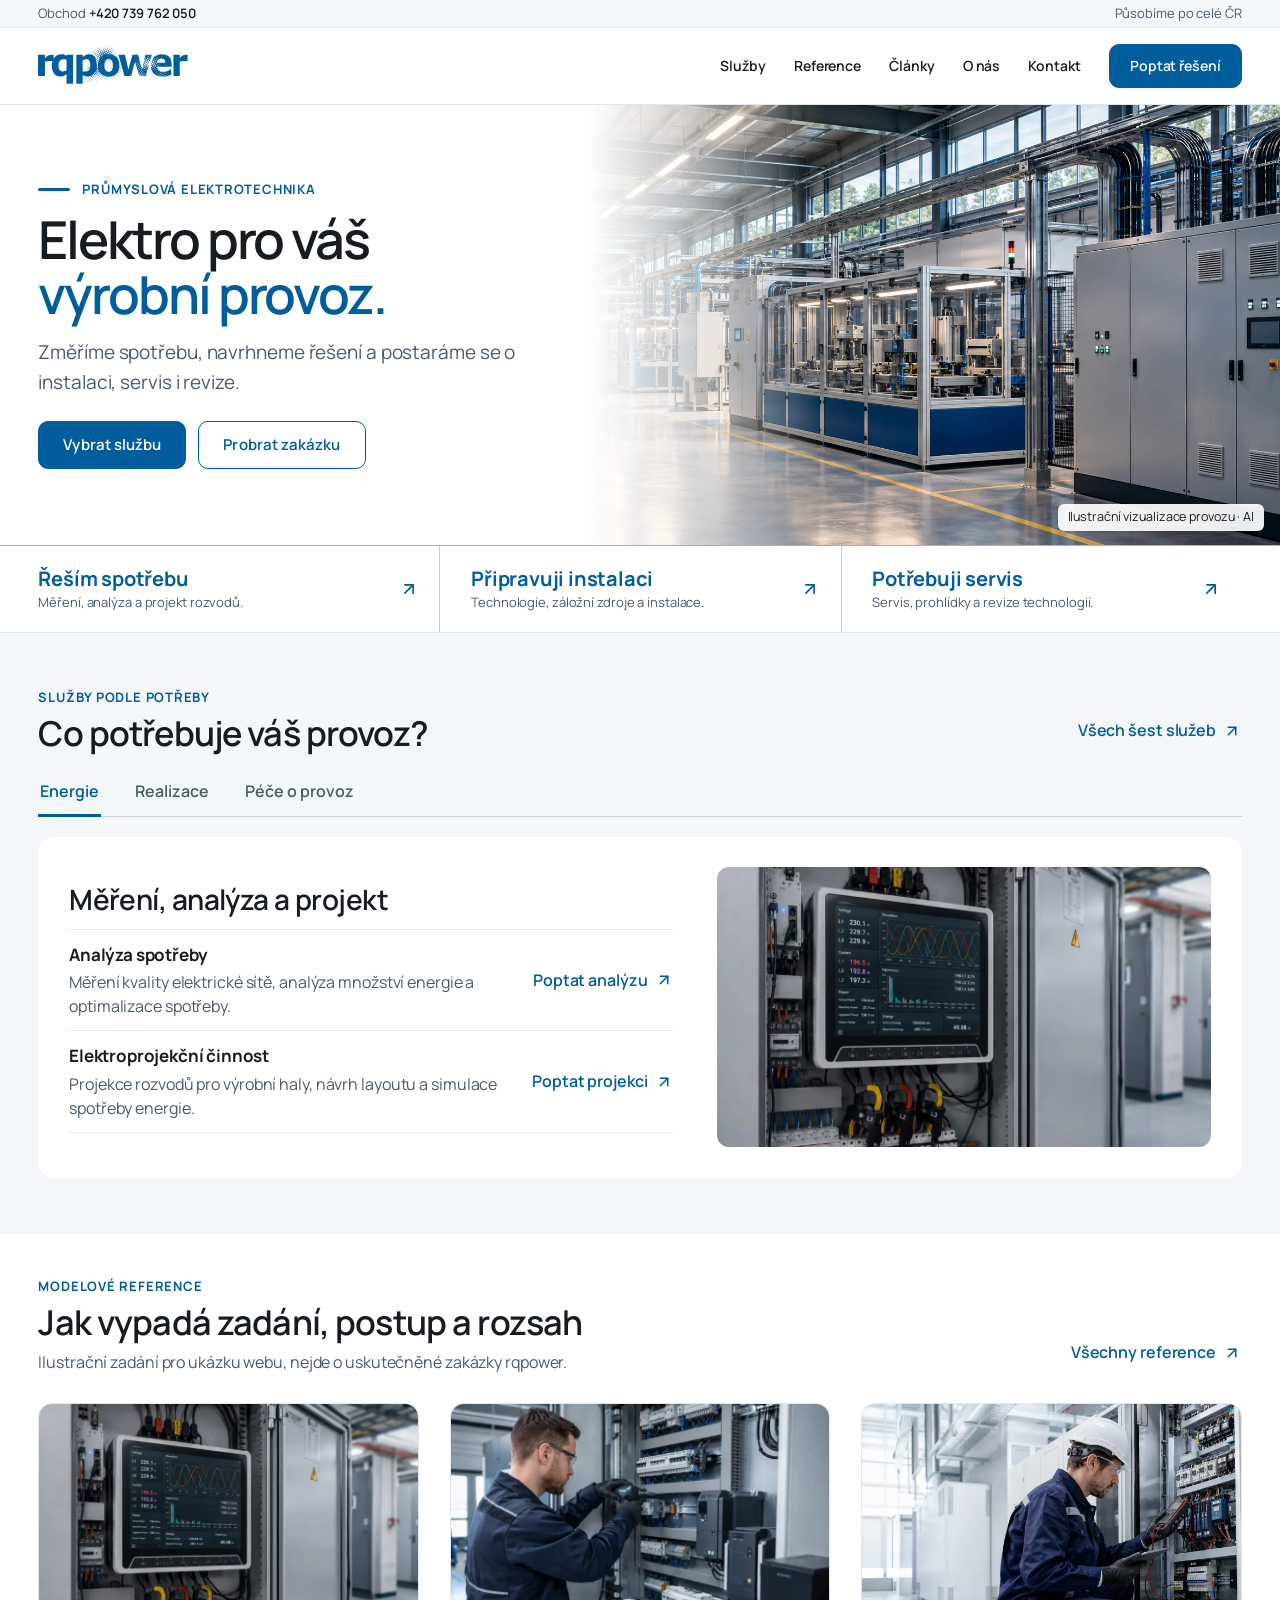
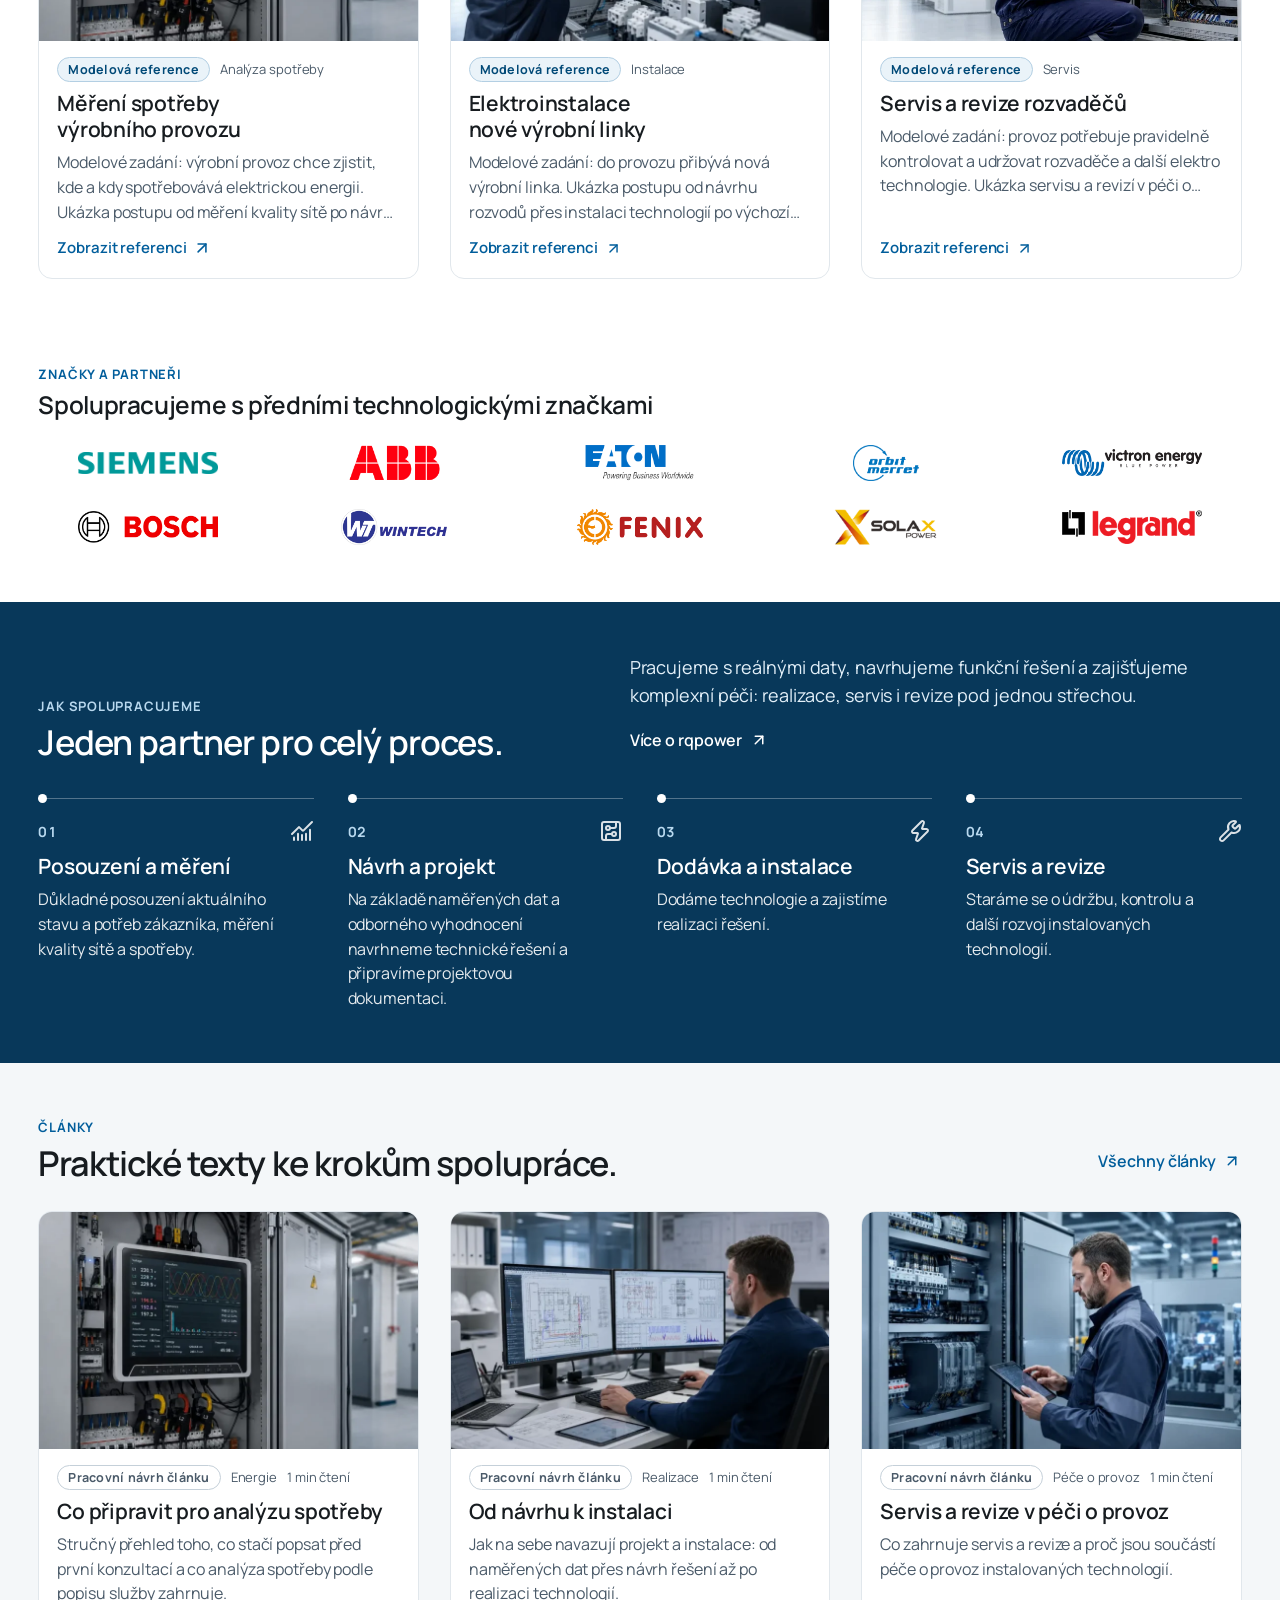
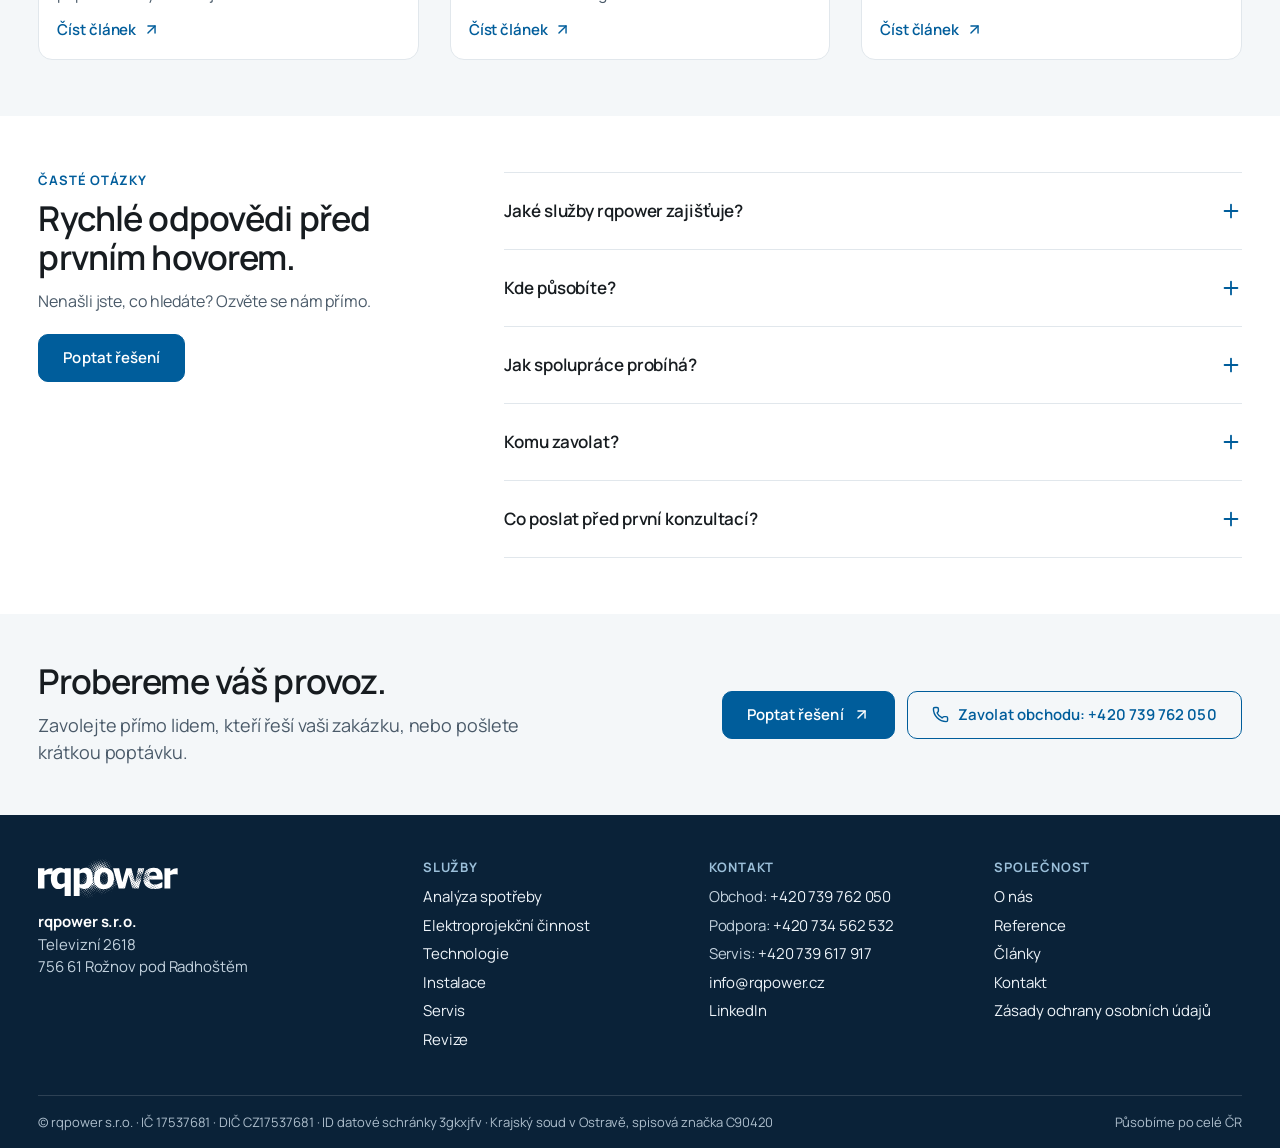
==== public/index.html @ f19a1f2e "Publish approved RQpower v6 client preview" ====
<!doctype html>
<html lang="cs">
<head>
	<meta charset="UTF-8">
	<meta name="viewport" content="width=device-width, initial-scale=1">
<meta name="robots" content="noindex, nofollow">
<meta name="description" content="Průmyslová elektrotechnika pro výrobní provozy: analýza spotřeby, elektroprojekce, technologie, instalace, servis a revize. Vyberte službu nebo pošlete poptávku.">
<title>rqpower – Průmyslová elektrotechnika</title>
<meta name="theme-color" content="#005d9b">
<style id="wp-img-auto-sizes-contain-inline-css">
img:is([sizes=auto i],[sizes^="auto," i]){contain-intrinsic-size:3000px 1500px}

</style>
<style id="wp-block-paragraph-inline-css">
.is-small-text{font-size:.875em}.is-regular-text{font-size:1em}.is-large-text{font-size:2.25em}.is-larger-text{font-size:3em}.has-drop-cap:not(:focus):first-letter{float:left;font-size:8.4em;font-style:normal;font-weight:100;line-height:.68;margin:.05em .1em 0 0;text-transform:uppercase}body.rtl .has-drop-cap:not(:focus):first-letter{float:none;margin-left:.1em}p.has-drop-cap.has-background{overflow:hidden}:root :where(p.has-background){padding:1.25em 2.375em}:where(p.has-text-color:not(.has-link-color)) a{color:inherit}p.has-text-align-left[style*="writing-mode:vertical-lr"],p.has-text-align-right[style*="writing-mode:vertical-rl"]{rotate:180deg}

</style>
<style id="wp-block-group-inline-css">
.wp-block-group{box-sizing:border-box}:where(.wp-block-group.wp-block-group-is-layout-constrained){position:relative}

</style>
<style id="wp-block-site-logo-inline-css">
.wp-block-site-logo{box-sizing:border-box;line-height:0}.wp-block-site-logo a{display:inline-block;line-height:0}.wp-block-site-logo.is-default-size img{height:auto;width:120px}.wp-block-site-logo img{height:auto;max-width:100%}.wp-block-site-logo a,.wp-block-site-logo img{border-radius:inherit}.wp-block-site-logo.aligncenter{margin-left:auto;margin-right:auto;text-align:center}:root :where(.wp-block-site-logo.is-style-rounded){border-radius:9999px}

</style>
<style id="wp-block-navigation-link-inline-css">
.wp-block-navigation .wp-block-navigation-item__label{overflow-wrap:break-word}.wp-block-navigation .wp-block-navigation-item__description{display:none}.link-ui-tools{outline:1px solid #f0f0f0;padding:8px}.link-ui-block-inserter{padding-top:8px}.link-ui-block-inserter__back{margin-left:8px;text-transform:uppercase}

</style>
<style>.wp-block-navigation{position:relative}.wp-block-navigation ul{margin-bottom:0;margin-left:0;margin-top:0;padding-left:0}.wp-block-navigation ul,.wp-block-navigation ul li{list-style:none}.wp-block-navigation .wp-block-navigation-item{align-items:center;background-color:inherit;display:flex;position:relative}.wp-block-navigation .wp-block-navigation-item .wp-block-navigation__submenu-container:empty{display:none}.wp-block-navigation .wp-block-navigation-item__content{display:block;z-index:1}.wp-block-navigation .wp-block-navigation-item__content.wp-block-navigation-item__content{color:inherit}.wp-block-navigation.has-text-decoration-underline .wp-block-navigation-item__content,.wp-block-navigation.has-text-decoration-underline .wp-block-navigation-item__content:active,.wp-block-navigation.has-text-decoration-underline .wp-block-navigation-item__content:focus{text-decoration:underline}.wp-block-navigation.has-text-decoration-line-through .wp-block-navigation-item__content,.wp-block-navigation.has-text-decoration-line-through .wp-block-navigation-item__content:active,.wp-block-navigation.has-text-decoration-line-through .wp-block-navigation-item__content:focus{text-decoration:line-through}.wp-block-navigation :where(a),.wp-block-navigation :where(a:active),.wp-block-navigation :where(a:focus){text-decoration:none}.wp-block-navigation .wp-block-navigation__submenu-icon{align-self:center;background-color:inherit;border:none;color:currentColor;display:inline-block;font-size:inherit;height:.6em;line-height:0;margin-left:.25em;padding:0;width:.6em}.wp-block-navigation .wp-block-navigation__submenu-icon svg{stroke:currentColor;display:inline-block;height:inherit;margin-top:.075em;width:inherit}.wp-block-navigation{--navigation-layout-justification-setting:flex-start;--navigation-layout-direction:row;--navigation-layout-wrap:wrap;--navigation-layout-justify:flex-start;--navigation-layout-align:center}.wp-block-navigation.is-vertical{--navigation-layout-direction:column;--navigation-layout-justify:initial;--navigation-layout-align:flex-start}.wp-block-navigation.no-wrap{--navigation-layout-wrap:nowrap}.wp-block-navigation.items-justified-center{--navigation-layout-justification-setting:center;--navigation-layout-justify:center}.wp-block-navigation.items-justified-center.is-vertical{--navigation-layout-align:center}.wp-block-navigation.items-justified-right{--navigation-layout-justification-setting:flex-end;--navigation-layout-justify:flex-end}.wp-block-navigation.items-justified-right.is-vertical{--navigation-layout-align:flex-end}.wp-block-navigation.items-justified-space-between{--navigation-layout-justification-setting:space-between;--navigation-layout-justify:space-between}:where(.wp-block-navigation) ul li{padding:0}.wp-block-navigation .has-child .wp-block-navigation__submenu-container{align-items:normal;background-color:inherit;color:inherit;display:flex;flex-direction:column;opacity:0;position:absolute;z-index:2}@media not (prefers-reduced-motion){.wp-block-navigation .has-child .wp-block-navigation__submenu-container{transition:opacity .1s linear}}.wp-block-navigation .has-child .wp-block-navigation__submenu-container{height:0;overflow:hidden;visibility:hidden;width:0}.wp-block-navigation .has-child .wp-block-navigation__submenu-container>.wp-block-navigation-item>.wp-block-navigation-item__content{display:flex;flex-grow:1;padding:.5em 1em}.wp-block-navigation .has-child .wp-block-navigation__submenu-container>.wp-block-navigation-item>.wp-block-navigation-item__content .wp-block-navigation__submenu-icon{margin-left:auto;margin-right:0}.wp-block-navigation .has-child .wp-block-navigation__submenu-container .wp-block-navigation-item__content{margin:0}.wp-block-navigation .has-child .wp-block-navigation__submenu-container{left:-1px;top:100%}@media (min-width:782px){.wp-block-navigation .has-child .wp-block-navigation__submenu-container .wp-block-navigation__submenu-container{left:100%;top:-1px}.wp-block-navigation .has-child .wp-block-navigation__submenu-container .wp-block-navigation__submenu-container:before{background:transparent;content:"";display:block;height:100%;position:absolute;right:100%;width:.5em}.wp-block-navigation .has-child .wp-block-navigation__submenu-container .wp-block-navigation__submenu-icon{margin-right:.25em}.wp-block-navigation .has-child .wp-block-navigation__submenu-container .wp-block-navigation__submenu-icon svg{transform:rotate(-90deg)}}@media (hover:hover){.wp-block-navigation .has-child:not(.open-on-click):hover>.wp-block-navigation__submenu-container{height:auto;min-width:200px;opacity:1;overflow:visible;visibility:visible;width:auto}}.wp-block-navigation .has-child .wp-block-navigation-submenu__toggle[aria-expanded=true]~.wp-block-navigation__submenu-container,.wp-block-navigation .has-child:not(.open-on-click):not(.open-on-hover-click):focus-within>.wp-block-navigation__submenu-container{height:auto;min-width:200px;opacity:1;overflow:visible;visibility:visible;width:auto}.wp-block-navigation .has-child.open-always{align-items:var(--navigation-layout-align,initial);flex-direction:var(--navigation-layout-direction,initial);flex-wrap:var(--navigation-layout-wrap,wrap);gap:var(--wp--style--block-gap,2em)}.wp-block-navigation .has-child.open-always,.wp-block-navigation .has-child.open-always .wp-block-navigation-item{justify-content:var(--navigation-layout-justify,initial)}.wp-block-navigation .has-child.open-always .wp-block-navigation__submenu-container,.wp-block-navigation .has-child.open-always.wp-block-navigation-submenu{gap:var(--wp--style--block-gap,2em)}.wp-block-navigation .has-child.open-always .wp-block-navigation-item,.wp-block-navigation .has-child.open-always .wp-block-navigation__submenu-container,.wp-block-navigation .has-child.open-always.wp-block-navigation-submenu{padding-bottom:0;padding-top:0}.wp-block-navigation .has-child.open-always .wp-block-navigation__submenu-container{padding-left:var(--wp--style--block-gap,2em);padding-right:var(--wp--style--block-gap,2em)}.wp-block-navigation .has-child.open-always .wp-block-navigation__submenu-container .wp-block-navigation-item__content{padding:0}.wp-block-navigation .has-child.open-always .wp-block-navigation__submenu-container>.wp-block-navigation-item>.wp-block-navigation-item__content,.wp-block-navigation .has-child.open-always>.wp-block-navigation-item__content{flex-grow:0}.wp-block-navigation .has-child.open-always>.wp-block-navigation__submenu-container{background-color:transparent;border:none;color:inherit;flex-basis:100%;height:auto;opacity:1;overflow:visible;position:static;visibility:visible;width:auto}.wp-block-navigation.has-background .has-child .wp-block-navigation__submenu-container{left:0;top:100%}@media (min-width:782px){.wp-block-navigation.has-background .has-child .wp-block-navigation__submenu-container .wp-block-navigation__submenu-container{left:100%;top:0}}.wp-block-navigation-submenu{display:flex;position:relative}.wp-block-navigation-submenu .wp-block-navigation__submenu-icon svg{stroke:currentColor}button.wp-block-navigation-item__content{background-color:transparent;border:none;color:currentColor;font-family:inherit;font-size:inherit;font-style:inherit;font-weight:inherit;letter-spacing:inherit;line-height:inherit;text-align:left;text-transform:inherit}.wp-block-navigation-submenu__toggle{cursor:pointer}.wp-block-navigation-submenu__toggle[aria-expanded=true]+.wp-block-navigation__submenu-icon>svg,.wp-block-navigation-submenu__toggle[aria-expanded=true]>svg{transform:rotate(180deg)}.wp-block-navigation-item.open-on-click .wp-block-navigation-submenu__toggle{padding-left:0;padding-right:.85em}.wp-block-navigation-item.open-on-click .wp-block-navigation-submenu__toggle+.wp-block-navigation__submenu-icon{margin-left:-.6em;pointer-events:none}.wp-block-navigation-item.open-on-click button.wp-block-navigation-item__content:not(.wp-block-navigation-submenu__toggle){padding:0}.wp-block-navigation .wp-block-page-list,.wp-block-navigation__container,.wp-block-navigation__responsive-close,.wp-block-navigation__responsive-container,.wp-block-navigation__responsive-container-content,.wp-block-navigation__responsive-dialog{gap:inherit}:where(.wp-block-navigation.has-background .wp-block-navigation-item a:not(.wp-element-button)),:where(.wp-block-navigation.has-background .wp-block-navigation-submenu a:not(.wp-element-button)){padding:.5em 1em}:where(.wp-block-navigation .wp-block-navigation__submenu-container .wp-block-navigation-item a:not(.wp-element-button)),:where(.wp-block-navigation .wp-block-navigation__submenu-container .wp-block-navigation-submenu a:not(.wp-element-button)),:where(.wp-block-navigation .wp-block-navigation__submenu-container .wp-block-navigation-submenu button.wp-block-navigation-item__content),:where(.wp-block-navigation .wp-block-navigation__submenu-container .wp-block-pages-list__item button.wp-block-navigation-item__content){padding:.5em 1em}.wp-block-navigation.items-justified-right .wp-block-navigation__container .has-child .wp-block-navigation__submenu-container,.wp-block-navigation.items-justified-right .wp-block-page-list>.has-child .wp-block-navigation__submenu-container,.wp-block-navigation.items-justified-space-between .wp-block-page-list>.has-child:last-child .wp-block-navigation__submenu-container,.wp-block-navigation.items-justified-space-between>.wp-block-navigation__container>.has-child:last-child .wp-block-navigation__submenu-container{left:auto;right:0}.wp-block-navigation.items-justified-right .wp-block-navigation__container .has-child .wp-block-navigation__submenu-container .wp-block-navigation__submenu-container,.wp-block-navigation.items-justified-right .wp-block-page-list>.has-child .wp-block-navigation__submenu-container .wp-block-navigation__submenu-container,.wp-block-navigation.items-justified-space-between .wp-block-page-list>.has-child:last-child .wp-block-navigation__submenu-container .wp-block-navigation__submenu-container,.wp-block-navigation.items-justified-space-between>.wp-block-navigation__container>.has-child:last-child .wp-block-navigation__submenu-container .wp-block-navigation__submenu-container{left:-1px;right:-1px}@media (min-width:782px){.wp-block-navigation.items-justified-right .wp-block-navigation__container .has-child .wp-block-navigation__submenu-container .wp-block-navigation__submenu-container,.wp-block-navigation.items-justified-right .wp-block-page-list>.has-child .wp-block-navigation__submenu-container .wp-block-navigation__submenu-container,.wp-block-navigation.items-justified-space-between .wp-block-page-list>.has-child:last-child .wp-block-navigation__submenu-container .wp-block-navigation__submenu-container,.wp-block-navigation.items-justified-space-between>.wp-block-navigation__container>.has-child:last-child .wp-block-navigation__submenu-container .wp-block-navigation__submenu-container{left:auto;right:100%}}.wp-block-navigation:not(.has-background) .wp-block-navigation__submenu-container{background-color:#fff;border:1px solid rgba(0,0,0,.15)}.wp-block-navigation.has-background .wp-block-navigation__submenu-container{background-color:inherit}.wp-block-navigation:not(.has-text-color) .wp-block-navigation__submenu-container{color:#000}.wp-block-navigation__container{align-items:var(--navigation-layout-align,initial);display:flex;flex-direction:var(--navigation-layout-direction,initial);flex-wrap:var(--navigation-layout-wrap,wrap);justify-content:var(--navigation-layout-justify,initial);list-style:none;margin:0;padding-left:0}.wp-block-navigation__container .is-responsive{display:none}.wp-block-navigation__container:only-child,.wp-block-page-list:only-child{flex-grow:1}@keyframes overlay-menu__fade-in-animation{0%{opacity:0;transform:translateY(.5em)}to{opacity:1;transform:translateY(0)}}.wp-block-navigation__responsive-container{bottom:0;display:none;left:0;position:fixed;right:0;top:0}.wp-block-navigation__responsive-container :where(.wp-block-navigation-item a){color:inherit}.wp-block-navigation__responsive-container .wp-block-navigation__responsive-container-content{align-items:var(--navigation-layout-align,initial);display:flex;flex-direction:var(--navigation-layout-direction,initial);flex-wrap:var(--navigation-layout-wrap,wrap);justify-content:var(--navigation-layout-justify,initial)}.wp-block-navigation__responsive-container:not(.is-menu-open.is-menu-open){background-color:inherit!important;color:inherit!important}.wp-block-navigation__responsive-container.is-menu-open{background-color:inherit;display:flex;flex-direction:column}@media not (prefers-reduced-motion){.wp-block-navigation__responsive-container.is-menu-open{animation:overlay-menu__fade-in-animation .1s ease-out;animation-fill-mode:forwards}}.wp-block-navigation__responsive-container.is-menu-open:not(.disable-default-overlay){padding:clamp(1rem,var(--wp--style--root--padding-top),20rem) clamp(1rem,var(--wp--style--root--padding-right),20rem) clamp(1rem,var(--wp--style--root--padding-bottom),20rem) clamp(1rem,var(--wp--style--root--padding-left),20rem)}.wp-block-navigation__responsive-container.is-menu-open{overflow:auto;z-index:100000}.wp-block-navigation__responsive-container.is-menu-open:not(.disable-default-overlay) .wp-block-navigation__responsive-container-content{padding-top:calc(2rem + 24px)}.wp-block-navigation__responsive-container.is-menu-open:where(:not(.disable-default-overlay)) .wp-block-navigation__responsive-container-content{align-items:var(--navigation-layout-justification-setting,inherit);display:flex;flex-direction:column;flex-wrap:nowrap;overflow:visible}.wp-block-navigation__responsive-container.is-menu-open:where(:not(.disable-default-overlay)) .wp-block-navigation__responsive-container-content,.wp-block-navigation__responsive-container.is-menu-open:where(:not(.disable-default-overlay)) .wp-block-navigation__responsive-container-content .wp-block-navigation__container,.wp-block-navigation__responsive-container.is-menu-open:where(:not(.disable-default-overlay)) .wp-block-navigation__responsive-container-content .wp-block-page-list{justify-content:flex-start}.wp-block-navigation__responsive-container.is-menu-open:where(:not(.disable-default-overlay)) .wp-block-navigation__responsive-container-content .wp-block-navigation__submenu-icon{display:none}.wp-block-navigation__responsive-container.is-menu-open:where(:not(.disable-default-overlay)) .wp-block-navigation__responsive-container-content .has-child .wp-block-navigation__submenu-container{border:none;height:auto;min-width:200px;opacity:1;overflow:initial;padding-left:2rem;padding-right:2rem;position:static;visibility:visible;width:auto}.wp-block-navigation__responsive-container.is-menu-open:where(:not(.disable-default-overlay)) .wp-block-navigation__responsive-container-content .wp-block-navigation__container,.wp-block-navigation__responsive-container.is-menu-open:where(:not(.disable-default-overlay)) .wp-block-navigation__responsive-container-content .wp-block-navigation__submenu-container{gap:inherit}.wp-block-navigation__responsive-container.is-menu-open:where(:not(.disable-default-overlay)) .wp-block-navigation__responsive-container-content .wp-block-navigation__submenu-container{padding-top:var(--wp--style--block-gap,2em)}.wp-block-navigation__responsive-container.is-menu-open:where(:not(.disable-default-overlay)) .wp-block-navigation__responsive-container-content .wp-block-navigation-item__content{padding:0}.wp-block-navigation__responsive-container.is-menu-open:where(:not(.disable-default-overlay)) .wp-block-navigation__responsive-container-content .wp-block-navigation-item,.wp-block-navigation__responsive-container.is-menu-open:where(:not(.disable-default-overlay)) .wp-block-navigation__responsive-container-content .wp-block-navigation__container,.wp-block-navigation__responsive-container.is-menu-open:where(:not(.disable-default-overlay)) .wp-block-navigation__responsive-container-content .wp-block-page-list{align-items:var(--navigation-layout-justification-setting,initial);display:flex;flex-direction:column}.wp-block-navigation__responsive-container.is-menu-open:where(:not(.disable-default-overlay)) .wp-block-navigation-item,.wp-block-navigation__responsive-container.is-menu-open:where(:not(.disable-default-overlay)) .wp-block-navigation-item .wp-block-navigation__submenu-container,.wp-block-navigation__responsive-container.is-menu-open:where(:not(.disable-default-overlay)) .wp-block-navigation__container,.wp-block-navigation__responsive-container.is-menu-open:where(:not(.disable-default-overlay)) .wp-block-page-list{background:transparent!important;color:inherit!important}.wp-block-navigation__responsive-container.is-menu-open:where(:not(.disable-default-overlay)) .wp-block-navigation__submenu-container.wp-block-navigation__submenu-container.wp-block-navigation__submenu-container.wp-block-navigation__submenu-container{left:auto;right:auto}.wp-block-navigation__responsive-container.disable-default-overlay .wp-block-navigation__overlay-container{display:none;width:100%}.wp-block-navigation__responsive-container.disable-default-overlay .wp-block-navigation__responsive-close{max-width:none}.wp-block-navigation__responsive-container.disable-default-overlay.is-menu-open .wp-block-navigation__responsive-container-content>:not(.wp-block-navigation__overlay-container){display:none}.wp-block-navigation__responsive-container.disable-default-overlay.is-menu-open .wp-block-navigation__responsive-container-content .wp-block-navigation__overlay-container{display:block}.wp-block-navigation__responsive-container.disable-default-overlay.is-menu-open .wp-block-navigation__responsive-container-content .wp-block-navigation__overlay-container .wp-block-navigation__submenu-container{left:0;right:auto}@media (min-width:600px){.wp-block-navigation__responsive-container:not(.hidden-by-default):not(.is-menu-open){background-color:inherit;display:block;position:relative;width:100%;z-index:auto}.wp-block-navigation__responsive-container:not(.hidden-by-default):not(.is-menu-open) .wp-block-navigation__responsive-container-close{display:none}.wp-block-navigation__responsive-container.is-menu-open .wp-block-navigation__submenu-container.wp-block-navigation__submenu-container.wp-block-navigation__submenu-container.wp-block-navigation__submenu-container{left:0}}.wp-block-navigation:not(.has-background) .wp-block-navigation__responsive-container.is-menu-open:not(.disable-default-overlay){background-color:#fff}.wp-block-navigation:not(.has-text-color) .wp-block-navigation__responsive-container.is-menu-open:not(.disable-default-overlay){color:#000}.wp-block-navigation__toggle_button_label{font-size:1rem;font-weight:700}.wp-block-navigation__responsive-container-close,.wp-block-navigation__responsive-container-open{background:transparent;border:none;color:currentColor;cursor:pointer;margin:0;padding:0;text-transform:inherit;vertical-align:middle}.wp-block-navigation__responsive-container-close svg,.wp-block-navigation__responsive-container-open svg{fill:currentColor;display:block;height:24px;pointer-events:none;width:24px}.wp-block-navigation__responsive-container-open{display:flex}.wp-block-navigation__responsive-container-open.wp-block-navigation__responsive-container-open.wp-block-navigation__responsive-container-open{font-family:inherit;font-size:inherit;font-weight:inherit}@media (min-width:600px){.wp-block-navigation__responsive-container-open:not(.always-shown){display:none}}.wp-block-navigation__responsive-container-close{position:absolute;right:0;top:0;z-index:2}.wp-block-navigation__responsive-container-close.wp-block-navigation__responsive-container-close.wp-block-navigation__responsive-container-close{font-family:inherit;font-size:inherit;font-weight:inherit}.disable-default-overlay .wp-block-navigation__responsive-container-close{right:clamp(1rem,var(--wp--style--root--padding-left),20rem);top:clamp(1rem,var(--wp--style--root--padding-left),20rem)}.wp-block-navigation__responsive-close{width:100%}.has-modal-open .wp-block-navigation__responsive-close{margin-left:auto;margin-right:auto;max-width:var(--wp--style--global--wide-size,100%)}.wp-block-navigation__responsive-close:focus{outline:none}.is-menu-open .wp-block-navigation__responsive-close,.is-menu-open .wp-block-navigation__responsive-container-content,.is-menu-open .wp-block-navigation__responsive-dialog{box-sizing:border-box}.wp-block-navigation__responsive-dialog{position:relative}.has-modal-open .admin-bar .is-menu-open:where(:not(.disable-default-overlay)) .wp-block-navigation__responsive-dialog{margin-top:46px}@media (min-width:782px){.has-modal-open .admin-bar .is-menu-open:where(:not(.disable-default-overlay)) .wp-block-navigation__responsive-dialog{margin-top:32px}}html.has-modal-open{overflow:hidden}</style><style id="wp-block-heading-inline-css">
h1:where(.wp-block-heading).has-background,h2:where(.wp-block-heading).has-background,h3:where(.wp-block-heading).has-background,h4:where(.wp-block-heading).has-background,h5:where(.wp-block-heading).has-background,h6:where(.wp-block-heading).has-background{padding:1.25em 2.375em}h1.has-text-align-left[style*=writing-mode]:where([style*=vertical-lr]),h1.has-text-align-right[style*=writing-mode]:where([style*=vertical-rl]),h2.has-text-align-left[style*=writing-mode]:where([style*=vertical-lr]),h2.has-text-align-right[style*=writing-mode]:where([style*=vertical-rl]),h3.has-text-align-left[style*=writing-mode]:where([style*=vertical-lr]),h3.has-text-align-right[style*=writing-mode]:where([style*=vertical-rl]),h4.has-text-align-left[style*=writing-mode]:where([style*=vertical-lr]),h4.has-text-align-right[style*=writing-mode]:where([style*=vertical-rl]),h5.has-text-align-left[style*=writing-mode]:where([style*=vertical-lr]),h5.has-text-align-right[style*=writing-mode]:where([style*=vertical-rl]),h6.has-text-align-left[style*=writing-mode]:where([style*=vertical-lr]),h6.has-text-align-right[style*=writing-mode]:where([style*=vertical-rl]){rotate:180deg}

</style>
<style id="wp-block-button-inline-css">
.wp-block-button__link{align-content:center;box-sizing:border-box;cursor:pointer;display:inline-block;height:100%;text-align:center;word-break:break-word}.wp-block-button__link.aligncenter{text-align:center}.wp-block-button__link.alignright{text-align:right}:where(.wp-block-button__link){border-radius:9999px;box-shadow:none;padding:calc(.667em + 2px) calc(1.333em + 2px);text-decoration:none}.wp-block-button[style*=text-decoration] .wp-block-button__link{text-decoration:inherit}.wp-block-buttons>.wp-block-button.has-custom-width{max-width:none}.wp-block-buttons>.wp-block-button.has-custom-width .wp-block-button__link{width:100%}.wp-block-buttons>.wp-block-button.has-custom-font-size .wp-block-button__link{font-size:inherit}.wp-block-buttons>.wp-block-button[class*=wp-block-button__width]{width:calc(var(--wp--block-button--width)*1% - var(--wp--style--block-gap, .5em)*(1 - var(--wp--block-button--width)/100))}.wp-block-buttons>.wp-block-button.wp-block-button__width-25{width:calc(25% - var(--wp--style--block-gap, .5em)*.75)}.wp-block-buttons>.wp-block-button.wp-block-button__width-50{width:calc(50% - var(--wp--style--block-gap, .5em)*.5)}.wp-block-buttons>.wp-block-button.wp-block-button__width-75{width:calc(75% - var(--wp--style--block-gap, .5em)*.25)}.wp-block-buttons>.wp-block-button.wp-block-button__width-100{flex-basis:100%;width:100%}.wp-block-buttons.is-vertical>.wp-block-button[class*=wp-block-button__width]{width:calc(var(--wp--block-button--width)*1%)}.wp-block-buttons.is-vertical>.wp-block-button.wp-block-button__width-25{width:25%}.wp-block-buttons.is-vertical>.wp-block-button.wp-block-button__width-50{width:50%}.wp-block-buttons.is-vertical>.wp-block-button.wp-block-button__width-75{width:75%}.wp-block-button.is-style-squared,.wp-block-button__link.wp-block-button.is-style-squared{border-radius:0}.wp-block-button.no-border-radius,.wp-block-button__link.no-border-radius{border-radius:0!important}:root :where(.wp-block-button .wp-block-button__link.is-style-outline),:root :where(.wp-block-button.is-style-outline>.wp-block-button__link){border:2px solid;padding:.667em 1.333em}:root :where(.wp-block-button .wp-block-button__link.is-style-outline:not(.has-text-color)),:root :where(.wp-block-button.is-style-outline>.wp-block-button__link:not(.has-text-color)){color:currentColor}:root :where(.wp-block-button .wp-block-button__link.is-style-outline:not(.has-background)),:root :where(.wp-block-button.is-style-outline>.wp-block-button__link:not(.has-background)){background-color:transparent;background-image:none}

</style>
<style id="wp-block-buttons-inline-css">
.wp-block-buttons{box-sizing:border-box}.wp-block-buttons.is-vertical{flex-direction:column}.wp-block-buttons.is-vertical>.wp-block-button:last-child{margin-bottom:0}.wp-block-buttons>.wp-block-button{display:inline-block;margin:0}.wp-block-buttons.is-content-justification-left{justify-content:flex-start}.wp-block-buttons.is-content-justification-left.is-vertical{align-items:flex-start}.wp-block-buttons.is-content-justification-center{justify-content:center}.wp-block-buttons.is-content-justification-center.is-vertical{align-items:center}.wp-block-buttons.is-content-justification-right{justify-content:flex-end}.wp-block-buttons.is-content-justification-right.is-vertical{align-items:flex-end}.wp-block-buttons.is-content-justification-space-between{justify-content:space-between}.wp-block-buttons.aligncenter{text-align:center}.wp-block-buttons:not(.is-content-justification-space-between,.is-content-justification-right,.is-content-justification-left,.is-content-justification-center) .wp-block-button.aligncenter{margin-left:auto;margin-right:auto;width:100%}.wp-block-buttons[style*=text-decoration] .wp-block-button,.wp-block-buttons[style*=text-decoration] .wp-block-button__link{text-decoration:inherit}.wp-block-buttons.has-custom-font-size .wp-block-button__link{font-size:inherit}.wp-block-buttons .wp-block-button__link{width:100%}.wp-block-button.aligncenter{text-align:center}

</style>
<style id="wp-block-image-inline-css">
.wp-block-image>a,.wp-block-image>figure>a{display:inline-block}.wp-block-image img{box-sizing:border-box;height:auto;max-width:100%;vertical-align:bottom}@media not (prefers-reduced-motion){.wp-block-image img.hide{visibility:hidden}.wp-block-image img.show{animation:show-content-image .4s}}.wp-block-image[style*=border-radius] img,.wp-block-image[style*=border-radius]>a{border-radius:inherit}.wp-block-image.has-custom-border img{box-sizing:border-box}.wp-block-image.aligncenter{text-align:center}.wp-block-image.alignfull>a,.wp-block-image.alignwide>a{width:100%}.wp-block-image.alignfull img,.wp-block-image.alignwide img{height:auto;width:100%}.wp-block-image .aligncenter,.wp-block-image .alignleft,.wp-block-image .alignright,.wp-block-image.aligncenter,.wp-block-image.alignleft,.wp-block-image.alignright{display:table}.wp-block-image .aligncenter>figcaption,.wp-block-image .alignleft>figcaption,.wp-block-image .alignright>figcaption,.wp-block-image.aligncenter>figcaption,.wp-block-image.alignleft>figcaption,.wp-block-image.alignright>figcaption{caption-side:bottom;display:table-caption}.wp-block-image .alignleft{float:left;margin:.5em 1em .5em 0}.wp-block-image .alignright{float:right;margin:.5em 0 .5em 1em}.wp-block-image .aligncenter{margin-left:auto;margin-right:auto}.wp-block-image :where(figcaption){margin-bottom:1em;margin-top:.5em}.wp-block-image.is-style-circle-mask img{border-radius:9999px}@supports ((-webkit-mask-image:none) or (mask-image:none)) or (-webkit-mask-image:none){.wp-block-image.is-style-circle-mask img{border-radius:0;-webkit-mask-image:url('data:image/svg+xml;utf8,<svg viewBox="0 0 100 100" xmlns="http://www.w3.org/2000/svg"><circle cx="50" cy="50" r="50"/></svg>');mask-image:url('data:image/svg+xml;utf8,<svg viewBox="0 0 100 100" xmlns="http://www.w3.org/2000/svg"><circle cx="50" cy="50" r="50"/></svg>');mask-mode:alpha;-webkit-mask-position:center;mask-position:center;-webkit-mask-repeat:no-repeat;mask-repeat:no-repeat;-webkit-mask-size:contain;mask-size:contain}}:root :where(.wp-block-image.is-style-rounded img,.wp-block-image .is-style-rounded img){border-radius:9999px}.wp-block-image figure{margin:0}.wp-lightbox-container{display:flex;flex-direction:column;position:relative}.wp-lightbox-container img{cursor:zoom-in}.wp-lightbox-container img:hover+button{opacity:1}.wp-lightbox-container button{align-items:center;backdrop-filter:blur(16px) saturate(180%);background-color:rgba(90,90,90,.25);border:none;border-radius:4px;cursor:zoom-in;display:flex;height:20px;justify-content:center;opacity:0;padding:0;position:absolute;right:16px;text-align:center;top:16px;width:20px;z-index:100}@media not (prefers-reduced-motion){.wp-lightbox-container button{transition:opacity .2s ease}}.wp-lightbox-container button:focus-visible{outline:3px auto rgba(90,90,90,.25);outline:3px auto -webkit-focus-ring-color;outline-offset:3px}.wp-lightbox-container button:hover{cursor:pointer;opacity:1}.wp-lightbox-container button:focus{opacity:1}.wp-lightbox-container button:focus,.wp-lightbox-container button:hover,.wp-lightbox-container button:not(:hover):not(:active):not(.has-background){background-color:rgba(90,90,90,.25);border:none}.wp-lightbox-overlay{box-sizing:border-box;cursor:zoom-out;height:100vh;left:0;overflow:hidden;position:fixed;top:0;visibility:hidden;width:100%;z-index:100000}.wp-lightbox-overlay .wp-lightbox-close-button{align-items:center;cursor:pointer;display:flex;font-family:inherit;gap:8px;justify-content:center;line-height:1;min-height:40px;min-width:40px;padding:0 4px;position:absolute;right:calc(env(safe-area-inset-right) + 16px);top:calc(env(safe-area-inset-top) + 16px);z-index:5000000}.wp-lightbox-overlay .wp-lightbox-close-button:focus,.wp-lightbox-overlay .wp-lightbox-close-button:hover,.wp-lightbox-overlay .wp-lightbox-close-button:not(:hover):not(:active):not(.has-background){background:none;border:none}.wp-lightbox-overlay .wp-lightbox-close-button:has(.wp-lightbox-close-text:not([hidden])) .wp-lightbox-close-icon svg{height:1em;width:1em}.wp-lightbox-overlay .wp-lightbox-close-icon svg{display:block}.wp-lightbox-overlay .wp-lightbox-navigation-button-next,.wp-lightbox-overlay .wp-lightbox-navigation-button-prev{align-items:center;bottom:16px;cursor:pointer;display:flex;font-family:inherit;gap:4px;justify-content:center;line-height:1;min-height:40px;min-width:40px;padding:0 8px;position:absolute;z-index:2000002}.wp-lightbox-overlay .wp-lightbox-navigation-button-next[hidden],.wp-lightbox-overlay .wp-lightbox-navigation-button-prev[hidden]{display:none}@media (min-width:960px){.wp-lightbox-overlay .wp-lightbox-navigation-button-next,.wp-lightbox-overlay .wp-lightbox-navigation-button-prev{bottom:50%;transform:translateY(-50%)}}.wp-lightbox-overlay .wp-lightbox-navigation-button-next:focus,.wp-lightbox-overlay .wp-lightbox-navigation-button-next:hover,.wp-lightbox-overlay .wp-lightbox-navigation-button-next:not(:hover):not(:active):not(.has-background),.wp-lightbox-overlay .wp-lightbox-navigation-button-prev:focus,.wp-lightbox-overlay .wp-lightbox-navigation-button-prev:hover,.wp-lightbox-overlay .wp-lightbox-navigation-button-prev:not(:hover):not(:active):not(.has-background){background:none;border:none;padding:0 8px}.wp-lightbox-overlay .wp-lightbox-navigation-button-next:has(.wp-lightbox-navigation-text:not([hidden])) .wp-lightbox-navigation-icon svg,.wp-lightbox-overlay .wp-lightbox-navigation-button-prev:has(.wp-lightbox-navigation-text:not([hidden])) .wp-lightbox-navigation-icon svg{display:block;height:1.5em;width:1.5em}.wp-lightbox-overlay .wp-lightbox-navigation-button-prev{left:calc(env(safe-area-inset-left) + 16px)}.wp-lightbox-overlay .wp-lightbox-navigation-button-next{right:calc(env(safe-area-inset-right) + 16px)}.wp-lightbox-overlay .wp-lightbox-navigation-icon svg{vertical-align:middle}.wp-lightbox-overlay .lightbox-image-container{height:var(--wp--lightbox-container-height);left:50%;overflow:hidden;position:absolute;top:50%;transform:translate(-50%,-50%);transform-origin:top left;width:var(--wp--lightbox-container-width);z-index:2000001}.wp-lightbox-overlay .wp-block-image{align-items:center;box-sizing:border-box;display:flex;height:100%;justify-content:center;margin:0;position:relative;transform-origin:0 0;width:100%;z-index:3000000}.wp-lightbox-overlay .wp-block-image img{height:var(--wp--lightbox-image-height);min-height:var(--wp--lightbox-image-height);min-width:var(--wp--lightbox-image-width);width:var(--wp--lightbox-image-width)}.wp-lightbox-overlay .wp-block-image figcaption{display:none}.wp-lightbox-overlay button{background:none;border:none}.wp-lightbox-overlay .scrim{background-color:#fff;height:100%;opacity:.9;position:absolute;width:100%;z-index:2000000}.wp-lightbox-overlay.active{visibility:visible}@media not (prefers-reduced-motion){.wp-lightbox-overlay.active{animation:turn-on-visibility .25s both}.wp-lightbox-overlay.active img{animation:turn-on-visibility .35s both}.wp-lightbox-overlay.show-closing-animation:not(.active){animation:turn-off-visibility .35s both}.wp-lightbox-overlay.show-closing-animation:not(.active) img{animation:turn-off-visibility .25s both}.wp-lightbox-overlay.zoom.active{animation:none;opacity:1;visibility:visible}.wp-lightbox-overlay.zoom.active .lightbox-image-container{animation:lightbox-zoom-in .4s}.wp-lightbox-overlay.zoom.active .lightbox-image-container img{animation:none}.wp-lightbox-overlay.zoom.active .scrim{animation:turn-on-visibility .4s forwards}.wp-lightbox-overlay.zoom.show-closing-animation:not(.active){animation:none}.wp-lightbox-overlay.zoom.show-closing-animation:not(.active) .lightbox-image-container{animation:lightbox-zoom-out .4s}.wp-lightbox-overlay.zoom.show-closing-animation:not(.active) .lightbox-image-container img{animation:none}.wp-lightbox-overlay.zoom.show-closing-animation:not(.active) .scrim{animation:turn-off-visibility .4s forwards}}@keyframes show-content-image{0%{visibility:hidden}99%{visibility:hidden}to{visibility:visible}}@keyframes turn-on-visibility{0%{opacity:0}to{opacity:1}}@keyframes turn-off-visibility{0%{opacity:1;visibility:visible}99%{opacity:0;visibility:visible}to{opacity:0;visibility:hidden}}@keyframes lightbox-zoom-in{0%{transform:translate(calc((-100vw + var(--wp--lightbox-scrollbar-width))/2 + var(--wp--lightbox-initial-left-position)),calc(-50vh + var(--wp--lightbox-initial-top-position))) scale(var(--wp--lightbox-scale))}to{transform:translate(-50%,-50%) scale(1)}}@keyframes lightbox-zoom-out{0%{transform:translate(-50%,-50%) scale(1);visibility:visible}99%{visibility:visible}to{transform:translate(calc((-100vw + var(--wp--lightbox-scrollbar-width))/2 + var(--wp--lightbox-initial-left-position)),calc(-50vh + var(--wp--lightbox-initial-top-position))) scale(var(--wp--lightbox-scale));visibility:hidden}}

</style>
<style id="wp-block-details-inline-css">
.wp-block-details{box-sizing:border-box}.wp-block-details summary{cursor:pointer}

</style>
<style id="wp-block-post-content-inline-css">
.wp-block-post-content{display:flow-root}

</style>
<style id="wp-block-library-inline-css">
:root{--wp-block-synced-color:#7a00df;--wp-block-synced-color--rgb:122,0,223;--wp-bound-block-color:var(--wp-block-synced-color);--wp-editor-canvas-background:#ddd;--wp-admin-theme-color:#007cba;--wp-admin-theme-color--rgb:0,124,186;--wp-admin-theme-color-darker-10:#006ba1;--wp-admin-theme-color-darker-10--rgb:0,107,160.5;--wp-admin-theme-color-darker-20:#005a87;--wp-admin-theme-color-darker-20--rgb:0,90,135;--wp-admin-border-width-focus:2px}@media (min-resolution:192dpi){:root{--wp-admin-border-width-focus:1.5px}}.wp-element-button{cursor:pointer}:root .has-very-light-gray-background-color{background-color:#eee}:root .has-very-dark-gray-background-color{background-color:#313131}:root .has-very-light-gray-color{color:#eee}:root .has-very-dark-gray-color{color:#313131}:root .has-vivid-green-cyan-to-vivid-cyan-blue-gradient-background{background:linear-gradient(135deg,#00d084,#0693e3)}:root .has-purple-crush-gradient-background{background:linear-gradient(135deg,#34e2e4,#4721fb 50%,#ab1dfe)}:root .has-hazy-dawn-gradient-background{background:linear-gradient(135deg,#faaca8,#dad0ec)}:root .has-subdued-olive-gradient-background{background:linear-gradient(135deg,#fafae1,#67a671)}:root .has-atomic-cream-gradient-background{background:linear-gradient(135deg,#fdd79a,#004a59)}:root .has-nightshade-gradient-background{background:linear-gradient(135deg,#330968,#31cdcf)}:root .has-midnight-gradient-background{background:linear-gradient(135deg,#020381,#2874fc)}:root{--wp--preset--font-size--normal:16px;--wp--preset--font-size--huge:42px}.has-regular-font-size{font-size:1em}.has-larger-font-size{font-size:2.625em}.has-normal-font-size{font-size:var(--wp--preset--font-size--normal)}.has-huge-font-size{font-size:var(--wp--preset--font-size--huge)}:root .has-text-align-center{text-align:center}:root .has-text-align-left{text-align:left}:root .has-text-align-right{text-align:right}.has-fit-text{white-space:nowrap!important}#end-resizable-editor-section{display:none}.aligncenter{clear:both}.items-justified-left{justify-content:flex-start}.items-justified-center{justify-content:center}.items-justified-right{justify-content:flex-end}.items-justified-space-between{justify-content:space-between}.screen-reader-text{word-wrap:normal!important;border:0;clip-path:inset(50%);height:1px;margin:-1px;overflow:hidden;padding:0;position:absolute;width:1px;word-break:normal!important}.screen-reader-text:focus{background-color:#ddd;clip-path:none;color:#444;display:block;font-size:1em;height:auto;left:5px;line-height:normal;padding:15px 23px 14px;text-decoration:none;top:5px;width:auto;z-index:100000}html :where(.has-border-color){border-style:solid}html :where([style^=border-color],[style*=";border-color"],[style*="; border-color"]){border-style:solid}html :where([style^=border-top-color],[style*=";border-top-color"],[style*="; border-top-color"]){border-top-style:solid}html :where([style^=border-right-color],[style*=";border-right-color"],[style*="; border-right-color"]){border-right-style:solid}html :where([style^=border-bottom-color],[style*=";border-bottom-color"],[style*="; border-bottom-color"]){border-bottom-style:solid}html :where([style^=border-left-color],[style*=";border-left-color"],[style*="; border-left-color"]){border-left-style:solid}html :where([style^=border-width],[style*=";border-width"],[style*="; border-width"]){border-style:solid}html :where([style^=border-top-width],[style*=";border-top-width"],[style*="; border-top-width"]){border-top-style:solid}html :where([style^=border-right-width],[style*=";border-right-width"],[style*="; border-right-width"]){border-right-style:solid}html :where([style^=border-bottom-width],[style*=";border-bottom-width"],[style*="; border-bottom-width"]){border-bottom-style:solid}html :where([style^=border-left-width],[style*=";border-left-width"],[style*="; border-left-width"]){border-left-style:solid}html :where(img[class*=wp-image-]){height:auto;max-width:100%}:where(figure){margin:0 0 1em}html :where(.is-position-sticky){--wp-admin--admin-bar--position-offset:var(--wp-admin--admin-bar--height,0px)}@media screen and (max-width:600px){html :where(.is-position-sticky){--wp-admin--admin-bar--position-offset:0px}}

</style>
<style id="global-styles-inline-css">
:root{--wp--preset--aspect-ratio--square: 1;--wp--preset--aspect-ratio--4-3: 4/3;--wp--preset--aspect-ratio--3-4: 3/4;--wp--preset--aspect-ratio--3-2: 3/2;--wp--preset--aspect-ratio--2-3: 2/3;--wp--preset--aspect-ratio--16-9: 16/9;--wp--preset--aspect-ratio--9-16: 9/16;--wp--preset--color--black: #000000;--wp--preset--color--cyan-bluish-gray: #abb8c3;--wp--preset--color--white: #ffffff;--wp--preset--color--pale-pink: #f78da7;--wp--preset--color--vivid-red: #cf2e2e;--wp--preset--color--luminous-vivid-orange: #ff6900;--wp--preset--color--luminous-vivid-amber: #fcb900;--wp--preset--color--light-green-cyan: #7bdcb5;--wp--preset--color--vivid-green-cyan: #00d084;--wp--preset--color--pale-cyan-blue: #8ed1fc;--wp--preset--color--vivid-cyan-blue: #0693e3;--wp--preset--color--vivid-purple: #9b51e0;--wp--preset--color--blue: #005d9b;--wp--preset--color--blue-dark: #004977;--wp--preset--color--blue-soft: #eaf3f9;--wp--preset--color--navy: #0a2238;--wp--preset--color--deep: #08385a;--wp--preset--color--ink: #171c20;--wp--preset--color--muted: #4a5a69;--wp--preset--color--gray: #f4f7f9;--wp--preset--color--line: #e1e7ec;--wp--preset--gradient--vivid-cyan-blue-to-vivid-purple: linear-gradient(135deg,rgb(6,147,227) 0%,rgb(155,81,224) 100%);--wp--preset--gradient--light-green-cyan-to-vivid-green-cyan: linear-gradient(135deg,rgb(122,220,180) 0%,rgb(0,208,130) 100%);--wp--preset--gradient--luminous-vivid-amber-to-luminous-vivid-orange: linear-gradient(135deg,rgb(252,185,0) 0%,rgb(255,105,0) 100%);--wp--preset--gradient--luminous-vivid-orange-to-vivid-red: linear-gradient(135deg,rgb(255,105,0) 0%,rgb(207,46,46) 100%);--wp--preset--gradient--very-light-gray-to-cyan-bluish-gray: linear-gradient(135deg,rgb(238,238,238) 0%,rgb(169,184,195) 100%);--wp--preset--gradient--cool-to-warm-spectrum: linear-gradient(135deg,rgb(74,234,220) 0%,rgb(151,120,209) 20%,rgb(207,42,186) 40%,rgb(238,44,130) 60%,rgb(251,105,98) 80%,rgb(254,248,76) 100%);--wp--preset--gradient--blush-light-purple: linear-gradient(135deg,rgb(255,206,236) 0%,rgb(152,150,240) 100%);--wp--preset--gradient--blush-bordeaux: linear-gradient(135deg,rgb(254,205,165) 0%,rgb(254,45,45) 50%,rgb(107,0,62) 100%);--wp--preset--gradient--luminous-dusk: linear-gradient(135deg,rgb(255,203,112) 0%,rgb(199,81,192) 50%,rgb(65,88,208) 100%);--wp--preset--gradient--pale-ocean: linear-gradient(135deg,rgb(255,245,203) 0%,rgb(182,227,212) 50%,rgb(51,167,181) 100%);--wp--preset--gradient--electric-grass: linear-gradient(135deg,rgb(202,248,128) 0%,rgb(113,206,126) 100%);--wp--preset--gradient--midnight: linear-gradient(135deg,rgb(2,3,129) 0%,rgb(40,116,252) 100%);--wp--preset--font-size--small: 13px;--wp--preset--font-size--medium: 16px;--wp--preset--font-size--large: clamp(17px, 0.2vw + 16px, 18px);--wp--preset--font-size--x-large: clamp(28px, 0.8vw + 24px, 36px);--wp--preset--font-size--xx-large: clamp(34px, 2.6vw + 19px, 58px);--wp--preset--font-family--sans: "Manrope", "Helvetica Neue", Arial, system-ui, -apple-system, "Segoe UI", sans-serif;--wp--preset--spacing--20: 20px;--wp--preset--spacing--30: 16px;--wp--preset--spacing--40: 32px;--wp--preset--spacing--50: 48px;--wp--preset--spacing--60: clamp(32px, 3.6vw, 44px);--wp--preset--spacing--70: clamp(44px, 4.6vw, 56px);--wp--preset--spacing--80: 5.06rem;--wp--preset--shadow--natural: 6px 6px 9px rgba(0, 0, 0, 0.2);--wp--preset--shadow--deep: 12px 12px 50px rgba(0, 0, 0, 0.4);--wp--preset--shadow--sharp: 6px 6px 0px rgba(0, 0, 0, 0.2);--wp--preset--shadow--outlined: 6px 6px 0px -3px rgb(255, 255, 255), 6px 6px rgb(0, 0, 0);--wp--preset--shadow--crisp: 6px 6px 0px rgb(0, 0, 0);}.wp-block-button{--wp--preset--dimension--25: 25%;--wp--preset--dimension--50: 50%;--wp--preset--dimension--75: 75%;--wp--preset--dimension--100: 100%;}:root { --wp--style--global--content-size: 1240px;--wp--style--global--wide-size: 1240px; }:where(body) { margin: 0; }.wp-site-blocks > .alignleft { float: left; margin-right: 2em; }.wp-site-blocks > .alignright { float: right; margin-left: 2em; }.wp-site-blocks > .aligncenter { justify-content: center; margin-left: auto; margin-right: auto; }:where(.wp-site-blocks) > * { margin-block-start: 0; margin-block-end: 0; }:where(.wp-site-blocks) > :first-child { margin-block-start: 0; }:where(.wp-site-blocks) > :last-child { margin-block-end: 0; }:root { --wp--style--block-gap: 0; }:root :where(.is-layout-flow) > :first-child{margin-block-start: 0;}:root :where(.is-layout-flow) > :last-child{margin-block-end: 0;}:root :where(.is-layout-flow) > *{margin-block-start: 0;margin-block-end: 0;}:root :where(.is-layout-constrained) > :first-child{margin-block-start: 0;}:root :where(.is-layout-constrained) > :last-child{margin-block-end: 0;}:root :where(.is-layout-constrained) > *{margin-block-start: 0;margin-block-end: 0;}:root :where(.is-layout-flex){gap: 0;}:root :where(.is-layout-grid){gap: 0;}.is-layout-flow > .alignleft{float: left;margin-inline-start: 0;margin-inline-end: 2em;}.is-layout-flow > .alignright{float: right;margin-inline-start: 2em;margin-inline-end: 0;}.is-layout-flow > .aligncenter{margin-left: auto !important;margin-right: auto !important;}.is-layout-constrained > .alignleft{float: left;margin-inline-start: 0;margin-inline-end: 2em;}.is-layout-constrained > .alignright{float: right;margin-inline-start: 2em;margin-inline-end: 0;}.is-layout-constrained > .aligncenter{margin-left: auto !important;margin-right: auto !important;}.is-layout-constrained > :where(:not(.alignleft):not(.alignright):not(.alignfull)){max-width: var(--wp--style--global--content-size);margin-left: auto !important;margin-right: auto !important;}.is-layout-constrained > .alignwide{max-width: var(--wp--style--global--wide-size);}body .is-layout-flex{display: flex;}.is-layout-flex{flex-wrap: wrap;align-items: center;}.is-layout-flex > :is(*, div){margin: 0;}body .is-layout-grid{display: grid;}.is-layout-grid > :is(*, div){margin: 0;}body{background-color: #ffffff;color: #171c20;font-family: var(--wp--preset--font-family--sans);font-size: 16px;font-weight: 400;letter-spacing: -0.1px;line-height: 1.55;padding-top: 0;padding-right: 0;padding-bottom: 0;padding-left: 0;}a:where(:not(.wp-element-button)){color: #005d9b;}:root :where(a:where(:not(.wp-element-button)):hover){color: #004977;text-decoration: none;}h1, h2, h3, h4, h5, h6{color: inherit;font-family: var(--wp--preset--font-family--sans);font-weight: 600;letter-spacing: -0.1px;line-height: 1.12;}h1{font-size: clamp(34px, 1.6vw + 24px, 46px);font-weight: 600;letter-spacing: -0.03em;line-height: 1.1;}h2{font-size: clamp(28px, 0.8vw + 24px, 36px);font-weight: 600;letter-spacing: -0.025em;line-height: 1.14;}h3{font-size: clamp(19px, 0.3vw + 17px, 22px);font-weight: 600;letter-spacing: -0.012em;line-height: 1.25;}h4{font-size: var(--wp--preset--font-size--medium);}h5{font-size: var(--wp--preset--font-size--small);letter-spacing: 0.5px;}h6{font-size: var(--wp--preset--font-size--small);font-weight: 700;letter-spacing: 1.4px;text-transform: uppercase;}:root :where(.wp-element-button, .wp-block-button__link){background-color: #005d9b;border-radius: 12px;border-width: 0;color: #ffffff;font-family: inherit;font-size: 15px;font-style: inherit;font-weight: 600;letter-spacing: inherit;line-height: inherit;padding-top: 1rem;padding-right: 2.25rem;padding-bottom: 1rem;padding-left: 2.25rem;text-decoration: none;text-transform: inherit;}:root :where(.wp-element-button:hover, .wp-block-button__link:hover){background-color: #004977;border-color: transparent;color: #ffffff;}:root :where(.wp-element-button:focus, .wp-block-button__link:focus){outline-color: var(--wp--preset--color--accent-4);outline-offset: 2px;}:root :where(.wp-element-caption, .wp-block-audio figcaption, .wp-block-embed figcaption, .wp-block-gallery figcaption, .wp-block-image figcaption, .wp-block-table figcaption, .wp-block-video figcaption){font-size: var(--wp--preset--font-size--small);line-height: 1.4;}.has-black-color{color: var(--wp--preset--color--black) !important;}.has-cyan-bluish-gray-color{color: var(--wp--preset--color--cyan-bluish-gray) !important;}.has-white-color{color: var(--wp--preset--color--white) !important;}.has-pale-pink-color{color: var(--wp--preset--color--pale-pink) !important;}.has-vivid-red-color{color: var(--wp--preset--color--vivid-red) !important;}.has-luminous-vivid-orange-color{color: var(--wp--preset--color--luminous-vivid-orange) !important;}.has-luminous-vivid-amber-color{color: var(--wp--preset--color--luminous-vivid-amber) !important;}.has-light-green-cyan-color{color: var(--wp--preset--color--light-green-cyan) !important;}.has-vivid-green-cyan-color{color: var(--wp--preset--color--vivid-green-cyan) !important;}.has-pale-cyan-blue-color{color: var(--wp--preset--color--pale-cyan-blue) !important;}.has-vivid-cyan-blue-color{color: var(--wp--preset--color--vivid-cyan-blue) !important;}.has-vivid-purple-color{color: var(--wp--preset--color--vivid-purple) !important;}.has-blue-color{color: var(--wp--preset--color--blue) !important;}.has-blue-dark-color{color: var(--wp--preset--color--blue-dark) !important;}.has-blue-soft-color{color: var(--wp--preset--color--blue-soft) !important;}.has-navy-color{color: var(--wp--preset--color--navy) !important;}.has-deep-color{color: var(--wp--preset--color--deep) !important;}.has-ink-color{color: var(--wp--preset--color--ink) !important;}.has-muted-color{color: var(--wp--preset--color--muted) !important;}.has-gray-color{color: var(--wp--preset--color--gray) !important;}.has-line-color{color: var(--wp--preset--color--line) !important;}.has-black-background-color{background-color: var(--wp--preset--color--black) !important;}.has-cyan-bluish-gray-background-color{background-color: var(--wp--preset--color--cyan-bluish-gray) !important;}.has-white-background-color{background-color: var(--wp--preset--color--white) !important;}.has-pale-pink-background-color{background-color: var(--wp--preset--color--pale-pink) !important;}.has-vivid-red-background-color{background-color: var(--wp--preset--color--vivid-red) !important;}.has-luminous-vivid-orange-background-color{background-color: var(--wp--preset--color--luminous-vivid-orange) !important;}.has-luminous-vivid-amber-background-color{background-color: var(--wp--preset--color--luminous-vivid-amber) !important;}.has-light-green-cyan-background-color{background-color: var(--wp--preset--color--light-green-cyan) !important;}.has-vivid-green-cyan-background-color{background-color: var(--wp--preset--color--vivid-green-cyan) !important;}.has-pale-cyan-blue-background-color{background-color: var(--wp--preset--color--pale-cyan-blue) !important;}.has-vivid-cyan-blue-background-color{background-color: var(--wp--preset--color--vivid-cyan-blue) !important;}.has-vivid-purple-background-color{background-color: var(--wp--preset--color--vivid-purple) !important;}.has-blue-background-color{background-color: var(--wp--preset--color--blue) !important;}.has-blue-dark-background-color{background-color: var(--wp--preset--color--blue-dark) !important;}.has-blue-soft-background-color{background-color: var(--wp--preset--color--blue-soft) !important;}.has-navy-background-color{background-color: var(--wp--preset--color--navy) !important;}.has-deep-background-color{background-color: var(--wp--preset--color--deep) !important;}.has-ink-background-color{background-color: var(--wp--preset--color--ink) !important;}.has-muted-background-color{background-color: var(--wp--preset--color--muted) !important;}.has-gray-background-color{background-color: var(--wp--preset--color--gray) !important;}.has-line-background-color{background-color: var(--wp--preset--color--line) !important;}.has-black-border-color{border-color: var(--wp--preset--color--black) !important;}.has-cyan-bluish-gray-border-color{border-color: var(--wp--preset--color--cyan-bluish-gray) !important;}.has-white-border-color{border-color: var(--wp--preset--color--white) !important;}.has-pale-pink-border-color{border-color: var(--wp--preset--color--pale-pink) !important;}.has-vivid-red-border-color{border-color: var(--wp--preset--color--vivid-red) !important;}.has-luminous-vivid-orange-border-color{border-color: var(--wp--preset--color--luminous-vivid-orange) !important;}.has-luminous-vivid-amber-border-color{border-color: var(--wp--preset--color--luminous-vivid-amber) !important;}.has-light-green-cyan-border-color{border-color: var(--wp--preset--color--light-green-cyan) !important;}.has-vivid-green-cyan-border-color{border-color: var(--wp--preset--color--vivid-green-cyan) !important;}.has-pale-cyan-blue-border-color{border-color: var(--wp--preset--color--pale-cyan-blue) !important;}.has-vivid-cyan-blue-border-color{border-color: var(--wp--preset--color--vivid-cyan-blue) !important;}.has-vivid-purple-border-color{border-color: var(--wp--preset--color--vivid-purple) !important;}.has-blue-border-color{border-color: var(--wp--preset--color--blue) !important;}.has-blue-dark-border-color{border-color: var(--wp--preset--color--blue-dark) !important;}.has-blue-soft-border-color{border-color: var(--wp--preset--color--blue-soft) !important;}.has-navy-border-color{border-color: var(--wp--preset--color--navy) !important;}.has-deep-border-color{border-color: var(--wp--preset--color--deep) !important;}.has-ink-border-color{border-color: var(--wp--preset--color--ink) !important;}.has-muted-border-color{border-color: var(--wp--preset--color--muted) !important;}.has-gray-border-color{border-color: var(--wp--preset--color--gray) !important;}.has-line-border-color{border-color: var(--wp--preset--color--line) !important;}.has-vivid-cyan-blue-to-vivid-purple-gradient-background{background: var(--wp--preset--gradient--vivid-cyan-blue-to-vivid-purple) !important;}.has-light-green-cyan-to-vivid-green-cyan-gradient-background{background: var(--wp--preset--gradient--light-green-cyan-to-vivid-green-cyan) !important;}.has-luminous-vivid-amber-to-luminous-vivid-orange-gradient-background{background: var(--wp--preset--gradient--luminous-vivid-amber-to-luminous-vivid-orange) !important;}.has-luminous-vivid-orange-to-vivid-red-gradient-background{background: var(--wp--preset--gradient--luminous-vivid-orange-to-vivid-red) !important;}.has-very-light-gray-to-cyan-bluish-gray-gradient-background{background: var(--wp--preset--gradient--very-light-gray-to-cyan-bluish-gray) !important;}.has-cool-to-warm-spectrum-gradient-background{background: var(--wp--preset--gradient--cool-to-warm-spectrum) !important;}.has-blush-light-purple-gradient-background{background: var(--wp--preset--gradient--blush-light-purple) !important;}.has-blush-bordeaux-gradient-background{background: var(--wp--preset--gradient--blush-bordeaux) !important;}.has-luminous-dusk-gradient-background{background: var(--wp--preset--gradient--luminous-dusk) !important;}.has-pale-ocean-gradient-background{background: var(--wp--preset--gradient--pale-ocean) !important;}.has-electric-grass-gradient-background{background: var(--wp--preset--gradient--electric-grass) !important;}.has-midnight-gradient-background{background: var(--wp--preset--gradient--midnight) !important;}.has-small-font-size{font-size: var(--wp--preset--font-size--small) !important;}.has-medium-font-size{font-size: var(--wp--preset--font-size--medium) !important;}.has-large-font-size{font-size: var(--wp--preset--font-size--large) !important;}.has-x-large-font-size{font-size: var(--wp--preset--font-size--x-large) !important;}.has-xx-large-font-size{font-size: var(--wp--preset--font-size--xx-large) !important;}.has-sans-font-family{font-family: var(--wp--preset--font-family--sans) !important;}
:root :where(.wp-block-button .wp-block-button__link){border-radius: 12px;}
:root :where(.wp-block-buttons-is-layout-flow) > :first-child{margin-block-start: 0;}:root :where(.wp-block-buttons-is-layout-flow) > :last-child{margin-block-end: 0;}:root :where(.wp-block-buttons-is-layout-flow) > *{margin-block-start: 16px;margin-block-end: 0;}:root :where(.wp-block-buttons-is-layout-constrained) > :first-child{margin-block-start: 0;}:root :where(.wp-block-buttons-is-layout-constrained) > :last-child{margin-block-end: 0;}:root :where(.wp-block-buttons-is-layout-constrained) > *{margin-block-start: 16px;margin-block-end: 0;}:root :where(.wp-block-buttons-is-layout-flex){gap: 16px;}:root :where(.wp-block-buttons-is-layout-grid){gap: 16px;}
:root :where(.wp-block-navigation){font-size: var(--wp--preset--font-size--medium);}
:root :where(.wp-block-navigation a:where(:not(.wp-element-button))){text-decoration: none;}
:root :where(.wp-block-navigation a:where(:not(.wp-element-button)):hover){text-decoration: underline;}
:root :where(.wp-block-image img, .wp-block-image .wp-block-image__crop-area, .wp-block-image .components-placeholder){border-radius: 20px;}

</style>
<style id="block-style-variation-styles-inline-css">
:root :where(.wp-block-button.is-style-outline--2 .wp-block-button__link){background: transparent none;border-color: currentColor;border-width: 1px;border-style: solid;color: currentColor;padding-top: calc(1rem - 1px);padding-right: calc(2.25rem - 1px);padding-bottom: calc(1rem - 1px);padding-left: calc(2.25rem - 1px);}:root :where(.wp-block-button.is-style-outline--2 .wp-block-button__link.wp-block-button__link:not(.has-background):hover ){background-color:color-mix(in srgb, var(--wp--preset--color--contrast) 5%, transparent);}
:root :where(.wp-block-button.is-style-outline--3 .wp-block-button__link){background: transparent none;border-color: currentColor;border-width: 1px;border-style: solid;color: currentColor;padding-top: calc(1rem - 1px);padding-right: calc(2.25rem - 1px);padding-bottom: calc(1rem - 1px);padding-left: calc(2.25rem - 1px);}:root :where(.wp-block-button.is-style-outline--3 .wp-block-button__link.wp-block-button__link:not(.has-background):hover ){background-color:color-mix(in srgb, var(--wp--preset--color--contrast) 5%, transparent);}

</style>
<style id="wp-emoji-styles-inline-css">

	img.wp-smiley, img.emoji {
		display: inline !important;
		border: none !important;
		box-shadow: none !important;
		height: 1em !important;
		width: 1em !important;
		margin: 0 0.07em !important;
		vertical-align: -0.1em !important;
		background: none !important;
		padding: 0 !important;
	}

</style>
<style id="core-block-supports-inline-css">
.wp-container-core-navigation-is-layout-b47938f7{justify-content:flex-end;}

</style>
<style id="wp-block-template-skip-link-inline-css">
/*! This file is auto-generated */
.skip-link.screen-reader-text{border:0;clip-path:inset(50%);height:1px;margin:-1px;overflow:hidden;padding:0;position:absolute!important;width:1px;word-wrap:normal!important;word-break:normal!important}.skip-link.screen-reader-text:focus{background-color:#eee;clip-path:none;color:#444;display:block;font-size:1em;height:auto;left:5px;line-height:normal;padding:15px 23px 14px;text-decoration:none;top:5px;width:auto;z-index:100000}

</style>
<style id="twentytwentyfive-style-inline-css">
a{text-decoration-thickness:1px!important;text-underline-offset:.1em}:where(.wp-site-blocks :focus){outline-style:solid;outline-width:2px}.wp-block-navigation .wp-block-navigation-submenu .wp-block-navigation-item:not(:last-child){margin-bottom:3px}.wp-block-navigation .wp-block-navigation-item .wp-block-navigation-item__content{outline-offset:4px}.wp-block-navigation .wp-block-navigation-item ul.wp-block-navigation__submenu-container .wp-block-navigation-item__content{outline-offset:0}blockquote,caption,figcaption,h1,h2,h3,h4,h5,h6,p{text-wrap:pretty}.more-link{display:block}:where(pre){overflow-x:auto}

</style>
<style>/*
Theme Name: rqpower Studio
Theme URI: https://rqpower.cz/
Description: Světlý, kompaktní průmyslový child theme pro Twenty Twenty-Five (v6). Lokální variabilní písmo Manrope, originální ikony Lucide, originální SVG logo, nativní bloky, žádné externí fonty ani závislosti.
Author: rqpower
Template: twentytwentyfive
Version: 6.0.0
Requires at least: 6.7
Requires PHP: 7.4
License: GNU General Public License v2 or later
Text Domain: rqpower-studio
*/

/* ---------- local font: Manrope variable (OFL), WOFF2 generated losslessly from the supplied TTF (53,968 vs 164,700 bytes).
   The original TTF stays in assets/fonts as the source file; it is not loaded. ---------- */
@font-face {
  font-family: "Manrope";
  src: url("[data-uri]") format("woff2");
  font-weight: 200 800;
  font-style: normal;
  font-display: swap;
}

/* ---------- tokens ---------- */
:root {
  --rq-blue: #005d9b;
  --rq-blue-dark: #004977;
  --rq-blue-mid: #257db5;
  --rq-blue-soft: #eaf3f9;
  --rq-deep: #08385a;
  --rq-navy: #0a2238;
  --rq-ink: #171c20;
  --rq-muted: #4a5a69;
  --rq-line: #e1e7ec;
  --rq-line-strong: #c5d0d9;
  --rq-gray: #f4f7f9;
  --rq-max: 1240px;
  --rq-edge: clamp(20px, 3vw, 40px);
  --rq-space: clamp(44px, 4.6vw, 56px);
  --rq-space-tight: clamp(32px, 3.6vw, 44px);
  --rq-util: 28px;
  --rq-header: 76px;
  --rq-r-ctl: 10px;
  --rq-r: 14px;
  --rq-r-photo: 16px;
  --rq-ease: .2s ease;
  --rq-font: "Manrope", "Helvetica Neue", Arial, system-ui, -apple-system, "Segoe UI", sans-serif;
  --rq-i-arrow-up-right: url("[data-uri]");
  --rq-i-arrow-right: url("[data-uri]");
  --rq-i-chart: url("[data-uri]");
  --rq-i-zap: url("[data-uri]");
  --rq-i-circuit: url("[data-uri]");
  --rq-i-wrench: url("[data-uri]");
  --rq-i-shield: url("[data-uri]");
  --rq-i-chevron: url("[data-uri]");
  --rq-i-plus: url("[data-uri]");
  --rq-i-phone: url("[data-uri]");
  --rq-i-mail: url("[data-uri]");
  --rq-i-pin: url("[data-uri]");
}

/* ---------- base ---------- */
html { scroll-behavior: smooth; scroll-padding-top: 92px; }
body { font-family: var(--rq-font); font-size: 16px; line-height: 1.55; font-weight: 400; color: var(--rq-ink); -webkit-text-size-adjust: 100%; -webkit-font-smoothing: antialiased; }
body .wp-site-blocks { overflow-x: clip; }
body .wp-site-blocks > * { margin-block: 0; }
body p, body h1, body h2, body h3, body h4, body ul, body ol, body figure { margin: 0; }
body .wp-block-group > * + *, body .wp-block-column > * + * { margin-top: 12px; }
body img { max-width: 100%; height: auto; }
body a { text-underline-offset: 4px; }
body a[href^="tel:"] { white-space: nowrap; }
/* Button labels may wrap at the label; the number inside is joined with non-breaking spaces, so it never splits */
body .wp-block-button__link[href^="tel:"] { white-space: normal; text-align: center; max-width: 100%; }
body .rq-nowrap { white-space: nowrap; }
body :where(a, button, summary, input, textarea, select):focus-visible { outline: 3px solid var(--rq-blue-mid); outline-offset: 3px; }
body .rq-process :focus-visible, body .rq-site-footer :focus-visible { outline-color: #fff; }
body .rq-skip, body .skip-link { position: absolute; left: var(--rq-edge); top: -120px; z-index: 100; background: #fff; color: var(--rq-blue); padding: 10px 14px; font-weight: 700; border: 2px solid var(--rq-blue); border-radius: var(--rq-r-ctl); }
body .rq-skip:focus, body .skip-link:focus { top: 8px; }
body .rq-main [hidden] { display: none !important; }
body .rq-vh { position: absolute; width: 1px; height: 1px; overflow: hidden; clip: rect(0 0 0 0); white-space: nowrap; }

/* ---------- typography ---------- */
body h1, body h2, body h3, body h4 { font-family: var(--rq-font); font-weight: 600; color: inherit; text-wrap: balance; }
body h1 { font-size: clamp(34px, 1.6vw + 24px, 46px); line-height: 1.1; letter-spacing: -.03em; font-weight: 600; }
body h2 { font-size: clamp(28px, .8vw + 24px, 36px); line-height: 1.14; letter-spacing: -.025em; }
body h3 { font-size: clamp(19px, .3vw + 17px, 22px); line-height: 1.25; letter-spacing: -.012em; }
body h4 { font-size: 16px; line-height: 1.35; }
body .rq-blue, body h1 .rq-blue { color: var(--rq-blue); }
body .rq-eyebrow { font-weight: 700; font-size: 13px; line-height: 1.3; letter-spacing: .06em; text-transform: uppercase; color: var(--rq-blue); }
body .rq-eyebrow + * { margin-top: 10px; }
body .rq-lead { font-size: clamp(17px, .2vw + 16px, 18px); line-height: 1.55; color: var(--rq-muted); max-width: 36em; }
body .rq-text { color: var(--rq-muted); max-width: 62ch; }
body .rq-small { font-size: 16px; line-height: 1.5; color: var(--rq-muted); }
body .rq-num { font-weight: 700; color: var(--rq-blue); font-variant-numeric: tabular-nums; letter-spacing: .04em; font-size: 14px; }
body .rq-tag { display: inline-flex; align-items: center; font-size: 12.5px; font-weight: 700; line-height: 1.2; letter-spacing: .02em; padding: 4px 10px; border-radius: 999px; background: transparent; color: var(--rq-muted); border: 1px solid var(--rq-line-strong); }
body .rq-tag--model { background: var(--rq-blue-soft); border-color: #b3cfe3; color: var(--rq-blue-dark); }

/* ---------- icon system: original Lucide SVGs as CSS masks, always decorative ---------- */
body .rq-ico,
body .rq-link a::after,
body .rq-link a[href*="maps.google"]::before,
body .rq-acard__more::after,
body .rq-need::after,
body .rq-step::after,
body .wp-block-details summary::after,
body .rq-crumbs li + li::before,
body .rq-role__tel a::before,
body .rq-mail a::before,
body .rq-cta a[href^="tel:"]::before,
body .rq-cta .wp-block-button:not(.is-style-outline) .wp-block-button__link::after {
  content: ""; display: inline-block; flex: none; width: 1.15em; height: 1.15em; background-color: currentColor;
  -webkit-mask: var(--ico) center / contain no-repeat; mask: var(--ico) center / contain no-repeat;
}
body .rq-ico--arrow-right { --ico: var(--rq-i-arrow-right); }
body .rq-ico--back { --ico: var(--rq-i-arrow-right); transform: scaleX(-1); }
body .rq-link a::after, body .rq-acard__more::after, body .rq-need::after, body .rq-cta .wp-block-button:not(.is-style-outline) .wp-block-button__link::after { --ico: var(--rq-i-arrow-up-right); }
body .rq-link a[href*="maps.google"]::before { --ico: var(--rq-i-pin); }
body .wp-block-details summary::after { --ico: var(--rq-i-plus); }
body .rq-crumbs li + li::before { --ico: var(--rq-i-chevron); }
body .rq-role__tel a::before, body .rq-cta a[href^="tel:"]::before { --ico: var(--rq-i-phone); }
body .rq-mail a::before { --ico: var(--rq-i-mail); }

/* ---------- links ---------- */
body .rq-link { font-weight: 600; }
body .rq-link a { display: inline-flex; align-items: center; gap: .45em; min-height: 44px; color: var(--rq-blue); text-decoration: none; transition: color var(--rq-ease); }
body .rq-link a::after { transition: transform var(--rq-ease); }
body .rq-link a:hover { color: var(--rq-blue-dark); text-decoration: underline; text-decoration-thickness: 1px; }
body .rq-link a:hover::after { transform: translate(2px, -2px); }

/* ---------- layout primitives ---------- */
body .rq-band { padding-block: var(--rq-space); }
body .rq-band--tight { padding-block: var(--rq-space-tight); }
body .rq-band--gray { background: var(--rq-gray); }
body .rq-inner { width: 100%; max-width: calc(var(--rq-max) + 2 * var(--rq-edge)); margin-inline: auto; padding-inline: var(--rq-edge); box-sizing: border-box; }
body .rq-head { display: flex; justify-content: space-between; align-items: end; flex-wrap: wrap; gap: 12px 40px; margin-bottom: clamp(20px, 2.4vw, 28px); }
body .rq-head > * { margin: 0; }
body .rq-head > div > * + * { margin-top: 8px; }
body .rq-head .rq-lead { max-width: 30em; }
body .rq-grid { display: grid; grid-template-columns: repeat(var(--rq-cols, 3), minmax(0, 1fr)); gap: clamp(20px, 2.4vw, 32px); }
body .rq-grid > * { margin: 0; min-width: 0; }
body .rq-grid--2 { --rq-cols: 2; }
body .rq-grid--4 { --rq-cols: 4; }
body .rq-split { display: grid; grid-template-columns: minmax(0, 1fr) minmax(0, 1fr); gap: clamp(28px, 4vw, 64px); align-items: center; margin: 0; }
body .rq-split > * { margin: 0; min-width: 0; }
body .rq-split--faq { grid-template-columns: minmax(0, .72fr) minmax(0, 1.28fr); align-items: start; }
body .rq-split--top { align-items: start; }
/* legacy class kept in saved markup: no visual of its own */
body .rq-card { background: transparent; border: 0; box-shadow: none; }

/* photos: consistent ratios, crop focus via --op */
body .rq-media { position: relative; overflow: hidden; border-radius: var(--rq-r-photo); background: var(--rq-blue-soft); }
body .rq-media img { display: block; width: 100%; height: 100%; max-width: none; aspect-ratio: var(--ar, 4 / 3); object-fit: cover; object-position: var(--op, 50% 50%); border-radius: 0; transition: transform .6s ease; }

/* ---------- utility bar + header ---------- */
body .rq-utility { box-sizing: border-box; height: var(--rq-util); background: var(--rq-gray); border-bottom: 1px solid var(--rq-line); color: var(--rq-muted); font-size: 13px; overflow: hidden; }
body .rq-utility__inner { display: flex; justify-content: space-between; align-items: center; gap: 4px 24px; height: calc(var(--rq-util) - 1px); }
body .rq-utility__inner > * { margin: 0; line-height: calc(var(--rq-util) - 1px); white-space: nowrap; }
body .rq-utility a { color: var(--rq-ink); font-weight: 600; text-decoration: none; }
body .rq-utility a:hover { color: var(--rq-blue); text-decoration: underline; }
/* only the main row stays pinned: the utility bar scrolls away */
body .rq-site-header { position: sticky; top: calc(-1 * var(--rq-util)); z-index: 40; background: #fff; border-bottom: 1px solid var(--rq-line); }
body.admin-bar .rq-site-header { top: calc(32px - var(--rq-util)); }
body .rq-header__inner { display: flex; align-items: center; justify-content: space-between; gap: 24px; min-height: var(--rq-header); padding-block: 0; }
body .rq-header__inner > * { margin: 0; }
body .rq-header__inner .wp-block-site-logo { line-height: 0; }
body .rq-header__inner .wp-block-site-logo a { display: inline-block; line-height: 0; }
body .rq-header__inner .wp-block-site-logo img { display: block; height: auto; max-width: 100%; }
/* optical 150 px for the theme's SVG; an inline width from the block setting (see functions.php) or another logo is not overridden */
body .rq-header__inner .wp-block-site-logo img.rq-logo-svg { width: 150px; }
body .rq-header__inner .wp-block-site-title { font-weight: 700; font-size: 21px; }
body .rq-header__inner .wp-block-site-title a { color: var(--rq-blue); text-decoration: none; }
body .rq-site-header .wp-block-navigation { font-size: 14px; font-weight: 600; }
body .rq-site-header .wp-block-navigation .wp-block-navigation__container { gap: clamp(16px, 2.2vw, 32px); align-items: center; }
body .rq-site-header .wp-block-navigation-item__content { position: relative; color: var(--rq-ink); text-decoration: none; padding-block: 10px; transition: color var(--rq-ease); }
body .rq-site-header .wp-block-navigation-item:not(.rq-nav-cta) > .wp-block-navigation-item__content::after { content: ""; position: absolute; left: 0; right: 0; bottom: 4px; height: 2px; background: var(--rq-blue); transform: scaleX(0); transform-origin: left; transition: transform var(--rq-ease); }
body .rq-site-header .wp-block-navigation-item__content:hover { color: var(--rq-blue); }
body .rq-site-header .wp-block-navigation-item:not(.rq-nav-cta) > .wp-block-navigation-item__content:is(:hover, :focus-visible, [aria-current="page"])::after { transform: scaleX(1); }
body .rq-site-header .wp-block-navigation-item__content[aria-current="page"] { color: var(--rq-blue); }
body .rq-site-header .rq-nav-cta > .wp-block-navigation-item__content { display: inline-flex; align-items: center; min-height: 44px; box-sizing: border-box; padding: 0 20px; border: 1.5px solid var(--rq-blue); border-radius: var(--rq-r-ctl); background: var(--rq-blue); color: #fff; transition: background var(--rq-ease), border-color var(--rq-ease); }
body .rq-site-header .rq-nav-cta > .wp-block-navigation-item__content:hover { background: var(--rq-blue-dark); border-color: var(--rq-blue-dark); color: #fff; }
/* core hides the hamburger on desktop and shows the close button only in the open overlay */
body .rq-site-header .wp-block-navigation__responsive-container-open, body .rq-site-header .wp-block-navigation__responsive-container-close { color: var(--rq-ink); min-width: 44px; min-height: 44px; padding: 8px; align-items: center; justify-content: center; }
@media (max-width: 900px) {
  body .rq-site-header .wp-block-navigation__responsive-container-open:not(.always-shown) { display: inline-flex; }
}
body .rq-site-header .wp-block-navigation__responsive-container.is-menu-open .wp-block-navigation__responsive-container-close { display: inline-flex; }
/* ---------- tablet / phone menu (v6): compact drawer ----------
   The open overlay (core's .is-menu-open container) is the dim backdrop; core's .wp-block-navigation__responsive-close wrapper is the
   panel. Core's preset colour classes carry !important, so the backdrop colour does too; everything else wins by specificity.
   A tap on the backdrop closes through the real close button (interaction.js), so core's / the export's dialog handling runs. */
@keyframes rq-menu-backdrop { from { opacity: 0; } to { opacity: 1; } }
@keyframes rq-menu-drawer { from { opacity: 0; transform: translateX(28px); } to { opacity: 1; transform: none; } }
@media (max-width: 900px) {
  body .rq-site-header .wp-block-navigation__responsive-container.is-menu-open {
    --navigation-layout-justification-setting: flex-start; --navigation-layout-justify: flex-start; --navigation-layout-align: flex-start;
    display: flex; flex-direction: row; justify-content: flex-end; align-items: stretch; box-sizing: border-box;
    padding: 0; overflow: hidden; background-color: rgba(8, 28, 46, .55) !important; animation: none;
  }
  body .rq-site-header .wp-block-navigation__responsive-container.is-menu-open .wp-block-navigation__responsive-close {
    display: flex; flex-direction: column; flex: 0 0 auto; box-sizing: border-box; width: clamp(360px, 52vw, 420px); max-width: 100%;
    margin: 0; padding: 0; background: #fff; box-shadow: -20px 0 44px -26px rgba(8, 28, 46, .6);
  }
  body .rq-site-header .wp-block-navigation__responsive-container.is-menu-open .wp-block-navigation__responsive-dialog {
    display: flex; flex-direction: column; flex: 1 1 auto; min-height: 0; margin: 0; padding: 0; overflow-y: auto; overscroll-behavior: contain;
  }
  /* clear top close control: icon + visible word, 48 px high */
  body .rq-site-header .wp-block-navigation__responsive-container.is-menu-open .wp-block-navigation__responsive-container-close {
    position: static; display: inline-flex; flex: none; align-items: center; justify-content: center; align-self: flex-end; gap: 8px; box-sizing: border-box;
    min-width: 44px; min-height: 48px; margin: 12px 16px 4px; padding: 0 14px; border: 1px solid var(--rq-line-strong); border-radius: var(--rq-r-ctl);
    background: #fff; color: var(--rq-ink); font: 600 14px/1 var(--rq-font); cursor: pointer; transition: background var(--rq-ease), border-color var(--rq-ease), color var(--rq-ease);
  }
  body .rq-site-header .wp-block-navigation__responsive-container.is-menu-open .wp-block-navigation__responsive-container-close::after { content: "Zavřít"; }
  body .rq-site-header .wp-block-navigation__responsive-container.is-menu-open .wp-block-navigation__responsive-container-close svg { flex: none; width: 20px; height: 20px; }
  body .rq-site-header .wp-block-navigation__responsive-container.is-menu-open .wp-block-navigation__responsive-container-close:hover { background: var(--rq-blue-soft); border-color: var(--rq-blue); color: var(--rq-blue-dark); }
  /* links: left-aligned list, 52 px rows, hairline separators, current page marked by a blue edge */
  body .rq-site-header .wp-block-navigation__responsive-container.is-menu-open .wp-block-navigation__responsive-container-content {
    display: flex; flex-direction: column; align-items: stretch; justify-content: flex-start; box-sizing: border-box; width: 100%;
    margin: 0; padding: 8px 20px max(28px, env(safe-area-inset-bottom)); overflow: visible;
  }
  body .rq-site-header .wp-block-navigation__responsive-container.is-menu-open .wp-block-navigation__responsive-container-content .wp-block-navigation__container {
    display: flex; flex-direction: column; align-items: stretch; justify-content: flex-start; gap: 0; width: 100%; margin: 0; padding: 0;
  }
  body .rq-site-header .wp-block-navigation__responsive-container.is-menu-open .wp-block-navigation-item { display: flex; align-items: stretch; width: 100%; margin: 0; border-bottom: 1px solid var(--rq-line); }
  body .rq-site-header .wp-block-navigation__responsive-container.is-menu-open .wp-block-navigation-item__content {
    display: flex; flex: 1 1 auto; align-items: center; justify-content: flex-start; box-sizing: border-box; min-height: 52px; padding: 8px 4px 8px 12px;
    border-left: 3px solid transparent; font-size: 18px; font-weight: 600; line-height: 1.3; text-align: left; color: var(--rq-ink); outline-offset: -3px;
  }
  body .rq-site-header .wp-block-navigation__responsive-container.is-menu-open .wp-block-navigation-item:not(.rq-nav-cta) > .wp-block-navigation-item__content::after { display: none; }
  body .rq-site-header .wp-block-navigation__responsive-container.is-menu-open .wp-block-navigation-item__content:hover { background: var(--rq-blue-soft); color: var(--rq-blue-dark); }
  body .rq-site-header .wp-block-navigation__responsive-container.is-menu-open .wp-block-navigation-item__content[aria-current="page"] { color: var(--rq-blue); border-left-color: var(--rq-blue); }
  /* CTA: a real button, full panel width, 52 px high, proper padding */
  body .rq-site-header .wp-block-navigation__responsive-container.is-menu-open .rq-nav-cta { margin-top: 20px; border-bottom: 0; }
  body .rq-site-header .wp-block-navigation__responsive-container.is-menu-open .rq-nav-cta > .wp-block-navigation-item__content {
    justify-content: center; min-height: 52px; padding: 0 24px; border: 1.5px solid var(--rq-blue); border-radius: var(--rq-r-ctl);
    background: var(--rq-blue); color: #fff; font-size: 16px; text-align: center; outline-offset: 3px;
  }
  body .rq-site-header .wp-block-navigation__responsive-container.is-menu-open .rq-nav-cta > .wp-block-navigation-item__content:hover { background: var(--rq-blue-dark); border-color: var(--rq-blue-dark); color: #fff; }
}
/* phones: near full width, a 28 px dim strip stays tappable to dismiss */
@media (max-width: 650px) {
  body .rq-site-header .wp-block-navigation__responsive-container.is-menu-open .wp-block-navigation__responsive-close { width: min(calc(100% - 28px), 480px); }
}
@media (max-width: 900px) and (prefers-reduced-motion: no-preference) {
  body .rq-site-header .wp-block-navigation__responsive-container.is-menu-open { animation: rq-menu-backdrop .2s ease-out both; }
  body .rq-site-header .wp-block-navigation__responsive-container.is-menu-open .wp-block-navigation__responsive-close { animation: rq-menu-drawer .24s cubic-bezier(.2, .7, .2, 1) both; }
}

/* ---------- breadcrumbs ---------- */
body .rq-crumbs { background: #fff; font-size: 13px; line-height: 1.4; }
body .rq-crumbs ol { display: flex; flex-wrap: wrap; align-items: center; gap: 2px 8px; list-style: none; margin: 0; padding: 0; min-height: 44px; }
body .rq-crumbs li { display: inline-flex; align-items: center; gap: 8px; margin: 0; color: var(--rq-muted); }
body .rq-crumbs li + li::before { width: 14px; height: 14px; color: #6f8294; }
body .rq-crumbs a { display: inline-flex; align-items: center; min-height: 44px; color: var(--rq-blue); font-weight: 600; text-decoration: none; }
body .rq-crumbs a:hover { text-decoration: underline; }
body .rq-crumbs [aria-current="page"] { font-weight: 600; color: var(--rq-ink); }

/* ---------- buttons ---------- */
body .wp-block-buttons { gap: 10px 12px; }
body .rq-main .wp-block-buttons, body .rq-site-footer .wp-block-buttons { margin-top: 20px; }
body .wp-block-button .wp-block-button__link { display: inline-flex; align-items: center; justify-content: center; gap: .6em; min-height: 48px; box-sizing: border-box; border-radius: var(--rq-r-ctl); font-family: var(--rq-font); font-weight: 600; font-size: 15px; line-height: 1.2; letter-spacing: .005em; padding: 0 24px; background: var(--rq-blue); color: #fff; border: 1.5px solid var(--rq-blue); text-decoration: none; box-shadow: none; transition: background var(--rq-ease), color var(--rq-ease), border-color var(--rq-ease); }
body .wp-block-button .wp-block-button__link:hover { background: var(--rq-blue-dark); border-color: var(--rq-blue-dark); color: #fff; }
body .wp-block-button.is-style-outline .wp-block-button__link { background: transparent; color: var(--rq-blue); border-color: var(--rq-blue); }
body .wp-block-button.is-style-outline .wp-block-button__link:hover { background: var(--rq-blue-soft); color: var(--rq-blue-dark); border-color: var(--rq-blue-dark); }

/* ---------- home hero: copy left, strong photograph right (v5) ---------- */
body .rq-hero { position: relative; background: #fff; overflow: hidden; }
body .rq-hero > .rq-inner { position: relative; z-index: 2; display: flex; align-items: center; min-height: clamp(440px, 34vw, 500px); padding-block: 36px; box-sizing: border-box; }
body .rq-hero__copy { width: 46%; max-width: 560px; margin: 0; }
body .rq-hero__copy > * + * { margin-top: 16px; }
body .rq-hero__copy .rq-eyebrow { display: flex; align-items: center; gap: 12px; }
body .rq-hero__copy .rq-eyebrow::before { content: ""; flex: none; width: 32px; height: 3px; border-radius: 2px; background: var(--rq-blue); }
body .rq-hero h1 { font-size: clamp(34px, 2.6vw + 19px, 58px); line-height: 1.06; letter-spacing: -.04em; font-weight: 600; margin-top: 14px; }
body .rq-hero__copy .rq-lead { max-width: 28em; font-size: clamp(17px, .3vw + 15.6px, 19px); }
body .rq-hero__copy .wp-block-buttons { margin-top: 24px; }
body .rq-hero__media { position: absolute; z-index: 0; top: 0; right: 0; bottom: 0; width: 54%; margin: 0; }
body .rq-hero__media img { display: block; width: 100%; height: 100%; max-width: none; object-fit: cover; object-position: 74% 50%; border-radius: 0; }
/* the white fade starts 2 px left of the photo so no sub-pixel seam shows where the copy column meets the image */
body .rq-hero__media::before { content: ""; position: absolute; z-index: 1; top: 0; bottom: 0; left: -2px; width: calc(34% + 2px); background: linear-gradient(90deg, #fff 0, rgba(255, 255, 255, .72) 38%, rgba(255, 255, 255, 0) 100%); pointer-events: none; }
body .rq-hero__media figcaption { position: absolute; z-index: 2; right: 16px; bottom: 14px; max-width: calc(100% - 32px); margin: 0; padding: 5px 10px; border-radius: 6px; background: rgba(255, 255, 255, .92); color: var(--rq-ink); font-size: 12.5px; line-height: 1.35; text-align: left; }

/* ---------- quick pathways: thin rules, short title + arrow, one line ---------- */
body .rq-quick { background: #fff; border-top: 1px solid #8db8d6; border-bottom: 1px solid var(--rq-line); }
body .rq-quick__grid { display: grid; grid-template-columns: repeat(3, minmax(0, 1fr)); gap: 0; margin: 0; }
body .rq-quick__grid > * { margin: 0; }
body .rq-need { position: relative; display: block; padding: 20px clamp(36px, 4vw, 56px) 20px clamp(20px, 2.4vw, 32px); }
body .rq-need:first-child { padding-left: 0; }
body .rq-need + .rq-need { border-left: 1px solid var(--rq-line-strong); }
body .rq-need > * + * { margin-top: 2px; }
body .rq-need::after { position: absolute; top: 50%; right: clamp(8px, 1.6vw, 24px); width: 20px; height: 20px; margin-top: -10px; color: var(--rq-blue); transition: transform var(--rq-ease); }
body .rq-need__t { font-weight: 700; font-size: clamp(17px, .4vw + 15px, 20px); line-height: 1.25; letter-spacing: -.01em; }
body .rq-need__t a { color: var(--rq-blue); text-decoration: none; transition: color var(--rq-ease); }
body .rq-need__t a::after { content: ""; position: absolute; inset: 0; }
body .rq-need__t a:focus-visible { outline: 0; }
body .rq-need__t a:focus-visible::after { outline: 3px solid var(--rq-blue-mid); outline-offset: -3px; border-radius: 4px; }
body .rq-need:hover .rq-need__t a { color: var(--rq-blue-dark); text-decoration: underline; text-decoration-thickness: 1px; }
body .rq-need:hover::after { transform: translate(2px, -2px); }
body .rq-need__d { font-size: 13px; line-height: 1.45; color: var(--rq-muted); max-width: 30em; }

/* ---------- service explorer (tabs) ---------- */
body .rq-selector { background: var(--rq-gray); }
body .rq-selector .rq-head { margin-bottom: 16px; }
body .rq-tabs { display: flex; flex-wrap: wrap; gap: 0 clamp(18px, 2.6vw, 32px); margin: 0 0 20px; border-bottom: 1px solid var(--rq-line-strong); }
body .rq-tabs > * { margin: 0; }
body .rq-tabs a, body .rq-tab { position: relative; display: inline-flex; align-items: center; min-height: 48px; margin-bottom: -1px; padding: 0 2px; border: 0; border-bottom: 3px solid transparent; border-radius: 0; background: none; color: var(--rq-muted); font: inherit; font-weight: 600; font-size: 16px; text-decoration: none; cursor: pointer; -webkit-appearance: none; appearance: none; transition: color var(--rq-ease), border-color var(--rq-ease); }
body .rq-tabs a:hover, body .rq-tab:hover { color: var(--rq-blue); }
body .rq-tab[aria-selected="true"], body .rq-tab[aria-pressed="true"] { color: var(--rq-blue); border-bottom-color: var(--rq-blue); }
body .rq-panel { display: grid; grid-template-columns: minmax(0, 1.1fr) minmax(0, .9fr); gap: clamp(24px, 3.4vw, 48px); align-items: stretch; padding: clamp(20px, 2.4vw, 32px); margin-top: 0; background: #fff; border-radius: var(--rq-r-photo); }
body .rq-panel + .rq-panel { margin-top: 20px; }
body .rq-panel[hidden] { display: none; }
body .rq-panel > * { margin-top: 0; min-width: 0; }
body .rq-panel.is-in { animation: rq-fade .24s ease both; }
body .rq-panel__copy { display: flex; flex-direction: column; justify-content: center; }
body .rq-panel__copy > * + * { margin-top: 10px; }
body .rq-panel__copy h3 { font-size: clamp(22px, .8vw + 18px, 28px); letter-spacing: -.02em; }
body .rq-panel__copy .rq-text { font-size: 16px; max-width: 34em; }
body .rq-panel .rq-media { --ar: 4 / 3; min-height: 280px; border-radius: 12px; }
body .rq-panel .rq-media img { position: absolute; inset: 0; height: 100%; aspect-ratio: auto; }
body .rq-panel:hover .rq-media img { transform: scale(1.02); }
body .rq-minis { margin-top: 12px; border-top: 1px solid var(--rq-line); }
body .rq-minis > * + * { margin-top: 0; }
body .rq-mini { display: grid; grid-template-columns: minmax(0, 1fr) auto; gap: 2px 20px; align-items: center; padding: 12px 0; border-bottom: 1px solid var(--rq-line); }
body .rq-mini > * { margin: 0; }
body .rq-mini__t { font-weight: 700; font-size: 17px; letter-spacing: -.01em; }
body .rq-mini__t a { color: var(--rq-ink); text-decoration: none; }
body .rq-mini__t a:hover { color: var(--rq-blue); text-decoration: underline; text-decoration-thickness: 1px; }
body .rq-mini .rq-small { grid-column: 1; font-size: 16px; }
body .rq-mini .rq-link { grid-column: 2; grid-row: 1 / 3; align-self: center; white-space: nowrap; }

/* ---------- references and articles: one card system, 16:10 photo, whole card is one link ---------- */
body .rq-articles { display: grid; grid-template-columns: repeat(3, minmax(0, 1fr)); gap: clamp(28px, 3vw, 36px) clamp(20px, 2.4vw, 32px); margin: 0; padding: 0; list-style: none; }
body .rq-acard { position: relative; display: flex; flex-direction: column; margin: 0; background: #fff; border: 1px solid var(--rq-line); border-radius: var(--rq-r); overflow: hidden; transition: border-color var(--rq-ease), box-shadow var(--rq-ease); }
body .rq-acard:hover { border-color: #9fc0d8; box-shadow: 0 10px 28px -18px rgba(10, 34, 56, .4); }
body .rq-acard__media { display: block; overflow: hidden; background: var(--rq-blue-soft); }
body .rq-acard__media img { display: block; width: 100%; height: auto; aspect-ratio: 16 / 10; object-fit: cover; object-position: var(--op, 50% 40%); transition: transform .6s ease; }
body .rq-acard:hover .rq-acard__media img { transform: scale(1.03); }
body .rq-acard__body { display: flex; flex-direction: column; flex: 1; gap: 8px; padding: 16px 18px 18px; }
body .rq-acard__body > * { margin: 0; }
body .rq-acard__meta { display: flex; flex-wrap: wrap; align-items: center; gap: 6px 10px; font-size: 13px; color: var(--rq-muted); }
body .rq-acard h3 { font-size: clamp(18px, .4vw + 16px, 21px); line-height: 1.25; }
body .rq-acard h3 a { color: var(--rq-ink); text-decoration: none; transition: color var(--rq-ease); }
body .rq-acard h3 a::after { content: ""; position: absolute; inset: 0; }
body .rq-acard h3 a:hover { color: var(--rq-blue); }
body .rq-acard h3 a:focus-visible { outline: 0; }
body .rq-acard h3 a:focus-visible::after { outline: 3px solid var(--rq-blue-mid); outline-offset: -3px; border-radius: var(--rq-r); }
body .rq-acard__text { font-size: 16px; line-height: 1.55; color: var(--rq-muted); display: -webkit-box; -webkit-line-clamp: 3; -webkit-box-orient: vertical; overflow: hidden; }
body .rq-acard__more { display: inline-flex; align-items: center; gap: .45em; margin-top: auto; padding-top: 4px; font-weight: 600; font-size: 15px; color: var(--rq-blue); }
body .rq-acard__more::after { transition: transform var(--rq-ease); }
body .rq-acard:hover .rq-acard__more::after { transform: translate(2px, -2px); }
body .rq-articles[data-empty="true"] { display: none; }
body .rq-empty { padding: 20px 24px; border: 1px dashed var(--rq-line-strong); border-radius: var(--rq-r); background: var(--rq-gray); color: var(--rq-muted); }
body .rq-chips { display: flex; flex-wrap: wrap; gap: 10px; margin: 0 0 clamp(20px, 2.4vw, 28px); }
body .rq-chips > * { margin: 0; }
body .rq-chips a, body .rq-chip { display: inline-flex; align-items: center; justify-content: center; min-height: 44px; padding: 0 18px; border: 1px solid var(--rq-line-strong); border-radius: var(--rq-r-ctl); background: #fff; color: var(--rq-ink); font: inherit; font-weight: 600; font-size: 14.5px; text-decoration: none; cursor: pointer; -webkit-appearance: none; appearance: none; transition: background var(--rq-ease), color var(--rq-ease), border-color var(--rq-ease); }
body .rq-chips a:hover, body .rq-chip:hover { border-color: var(--rq-blue); color: var(--rq-blue); }
body .rq-chips .is-active, body .rq-chip[aria-pressed="true"] { background: var(--rq-blue); border-color: var(--rq-blue); color: #fff; }
body .rq-chips .is-active:hover, body .rq-chip[aria-pressed="true"]:hover { color: #fff; background: var(--rq-blue-dark); border-color: var(--rq-blue-dark); }
body .rq-refs-note { margin-top: 24px; padding: 14px 18px; border-left: 3px solid var(--rq-blue); background: var(--rq-blue-soft); border-radius: 0 var(--rq-r-ctl) var(--rq-r-ctl) 0; color: var(--rq-ink); max-width: 62em; }
body .rq-refs-note > * { margin: 0; }

/* ---------- brands: 2 x 5, no borders, one optical size ---------- */
body .rq-brands { background: #fff; padding-block: clamp(32px, 3.4vw, 44px); }
body .rq-brands .rq-head { margin-bottom: 12px; }
body .rq-brands .rq-head h2 { font-size: clamp(21px, .5vw + 18px, 26px); letter-spacing: -.015em; max-width: 34em; }
body .rq-logos { display: grid; grid-template-columns: repeat(5, minmax(0, 1fr)); gap: 0 clamp(16px, 2vw, 32px); margin: 0; }
body .rq-logos > * { margin: 0; }
body .rq-logos figure, body .rq-logos .wp-block-image { display: flex; align-items: center; justify-content: center; height: 64px; padding: 0 8px; box-sizing: border-box; overflow: hidden; }
body .rq-logos img { display: block; width: auto; height: auto; max-width: min(100%, 140px); max-height: 36px; object-fit: contain; border-radius: 0; }
/* ABB: the original PNG is 800 x 600 and its mark (x 86-714, y 179-420) fills only 628 x 241 px of it, so max-height 36 shrank the mark
   to ~38 px wide. Only the frame is enlarged: 115 x 86 px puts the mark at ~90 x 34.5 px, centred and clipped by the 64 px cell
   (56 px on phones). Selected by the attachment class + alt, which survive the portable export (its src becomes a data URI). The file is untouched. */
body .rq-logos img.wp-image-37[alt="ABB"] { flex: none; width: 115px; height: 86px; max-width: none; max-height: none; }

/* ---------- process: the one deep-blue content band ---------- */
body .rq-process { background: var(--rq-deep); color: #fff; padding-block: clamp(40px, 4.4vw, 52px); }
body .rq-process h2, body .rq-process h3 { color: #fff; }
body .rq-process .rq-eyebrow { color: #b9d9ef; }
body .rq-process a { color: #fff; }
body .rq-process .rq-lead { color: #e3f0f9; max-width: 34em; }
body .rq-process .rq-head { margin-bottom: clamp(24px, 3vw, 36px); }
body .rq-process .rq-link a { color: #fff; }
body .rq-process .rq-grid { gap: clamp(24px, 2.6vw, 40px); }
body .rq-step { position: relative; padding: 22px 32px 0 0; border-top: 1px solid rgba(255, 255, 255, .3); }
body .rq-step::before { content: ""; position: absolute; left: 0; top: -5px; width: 9px; height: 9px; border-radius: 50%; background: #fff; }
body .rq-step::after { position: absolute; top: 20px; right: 0; width: 24px; height: 24px; color: #fff; opacity: .85; }
body .rq-process .rq-step:nth-child(1)::after { --ico: var(--rq-i-chart); }
body .rq-process .rq-step:nth-child(2)::after { --ico: var(--rq-i-circuit); }
body .rq-process .rq-step:nth-child(3)::after { --ico: var(--rq-i-zap); }
body .rq-process .rq-step:nth-child(4)::after { --ico: var(--rq-i-wrench); }
body .rq-step > * + * { margin-top: 8px; }
body .rq-step .rq-num { display: block; margin-bottom: 10px; color: #b9d9ef; font-size: 14px; }
body .rq-step h3 { color: #fff; font-size: clamp(18px, .4vw + 16px, 21px); }
body .rq-step .rq-text { font-size: 16px; color: rgba(255, 255, 255, .9); }

/* ---------- about: principles as numbered rows ---------- */
body .rq-values .rq-inner { display: grid; grid-template-columns: minmax(0, 5fr) minmax(0, 7fr); gap: clamp(28px, 5vw, 96px); align-items: start; }
body .rq-values .rq-inner > * { margin: 0; min-width: 0; }
body .rq-values .rq-head { display: block; margin: 0; }
body .rq-values .rq-head > div > * + *, body .rq-values .rq-head > * + * { margin-top: 16px; }
body .rq-principles { display: grid; grid-template-columns: minmax(0, 1fr); gap: 0; border-bottom: 1px solid var(--rq-line); }
body .rq-principle { display: grid; grid-template-columns: 64px minmax(0, 1fr); column-gap: 8px; row-gap: 6px; align-items: start; padding: clamp(18px, 2vw, 26px) 0; border-top: 1px solid var(--rq-line); }
body .rq-principle > * { margin: 0; min-width: 0; }
body .rq-principle .rq-num { grid-row: 1 / span 2; padding-top: .6em; }
body .rq-principle h3 { grid-column: 2; font-size: clamp(19px, .5vw + 16px, 23px); }
body .rq-principle .rq-text { grid-column: 2; font-size: 16px; max-width: 40em; }

/* ---------- FAQ (native details) ---------- */
body .rq-faq { border-bottom: 1px solid var(--rq-line); }
body .rq-faq > * + * { margin-top: 0; }
body .wp-block-details { border-top: 1px solid var(--rq-line); padding: 0; margin: 0; }
body .wp-block-details summary { display: flex; justify-content: space-between; align-items: center; gap: 20px; min-height: 56px; padding: 10px 0; font-weight: 600; font-size: 17px; line-height: 1.35; cursor: pointer; list-style: none; color: var(--rq-ink); transition: color var(--rq-ease); }
body .wp-block-details summary::-webkit-details-marker { display: none; }
body .wp-block-details summary::marker { content: ""; }
body .wp-block-details summary::after { width: 22px; height: 22px; color: var(--rq-blue); transition: transform var(--rq-ease); }
body .wp-block-details[open] summary::after { transform: rotate(45deg); }
body .wp-block-details summary:hover { color: var(--rq-blue); }
body .wp-block-details > :not(summary) { max-width: 62ch; color: var(--rq-muted); margin-top: 0; padding-bottom: 16px; }
body .wp-block-details > :not(summary) + :not(summary) { margin-top: -4px; }
body .wp-block-details[open] > :not(summary) { animation: rq-fade .2s ease both; }
body .wp-block-details a { color: var(--rq-blue); font-weight: 600; }

/* ---------- single article / reference: 780 px measure ---------- */
body .rq-intro.rq-article-head { padding-block: clamp(24px, 3vw, 40px) clamp(16px, 2vw, 24px); background: #fff; }
body .rq-intro.rq-article-head .rq-inner { max-width: calc(780px + 2 * var(--rq-edge)); }
body .rq-article-head > * + *, body .rq-article-head .rq-inner > * + * { margin-top: 14px; }
body .rq-intro.rq-article-head h1 { font-size: clamp(30px, 1.4vw + 22px, 42px); max-width: 28ch; }
body .rq-article-meta { display: flex; flex-wrap: wrap; align-items: center; gap: 6px 12px; font-size: 13px; color: var(--rq-muted); }
body .rq-article-meta > * { margin: 0; }
body .rq-article-note { margin: 0; padding: 12px 16px; border-left: 3px solid var(--rq-blue); background: var(--rq-blue-soft); border-radius: 0 var(--rq-r-ctl) var(--rq-r-ctl) 0; font-weight: 600; color: var(--rq-ink); }
body .rq-article-img { margin: 0 auto; max-width: 780px; }
body .rq-article-img img { display: block; width: 100%; height: auto; aspect-ratio: 16 / 9; max-height: 380px; object-fit: cover; object-position: 50% 40%; border-radius: var(--rq-r); }
body .rq-article-img__cap { margin: 8px 0 0; font-size: 13.5px; line-height: 1.4; color: var(--rq-muted); }
body .rq-article-body { max-width: 780px; margin-inline: auto; padding-block: clamp(20px, 2.4vw, 32px) 8px; font-size: 17px; line-height: 1.65; }
body .rq-article-body > * + * { margin-top: 16px; }
body .rq-article-body h2 { font-size: clamp(23px, .7vw + 19px, 28px); margin-top: 36px; letter-spacing: -.02em; }
body .rq-article-body h2 + * { margin-top: 12px; }
body .rq-article-body ul, body .rq-article-body ol { padding-left: 1.3em; }
body .rq-article-body li + li { margin-top: 6px; }
body .rq-article-cta { display: grid; grid-template-columns: minmax(0, 1fr) auto; gap: 14px 28px; align-items: center; max-width: 780px; margin: 20px auto clamp(56px, 6vw, 80px); padding: 24px 0 0; border-top: 1px solid var(--rq-line-strong); }
body .rq-article-cta > * { margin: 0; }
body .rq-article-cta__btns { display: flex; flex-wrap: wrap; gap: 10px; }
body .rq-btn, body .rq-article-cta a.rq-btn { display: inline-flex; align-items: center; justify-content: center; gap: .55em; min-height: 48px; padding: 0 22px; box-sizing: border-box; border: 1.5px solid var(--rq-blue); border-radius: var(--rq-r-ctl); background: var(--rq-blue); color: #fff; font: inherit; font-weight: 600; font-size: 15px; text-decoration: none; cursor: pointer; transition: background var(--rq-ease), color var(--rq-ease), border-color var(--rq-ease); }
body .rq-btn:hover { background: var(--rq-blue-dark); border-color: var(--rq-blue-dark); color: #fff; }
body .rq-btn--ghost, body .rq-article-cta a.rq-btn--ghost { background: #fff; color: var(--rq-blue); }
body .rq-btn--ghost:hover, body .rq-article-cta a.rq-btn--ghost:hover { background: var(--rq-blue-soft); color: var(--rq-blue-dark); border-color: var(--rq-blue-dark); }

/* ---------- subpage intro: compact, the task comes first ---------- */
body .rq-intro { background: #fff; padding-block: clamp(24px, 3.2vw, 40px) clamp(28px, 3.6vw, 44px); }
body .rq-intro__grid { display: grid; grid-template-columns: minmax(0, 1.2fr) minmax(0, .8fr); gap: clamp(28px, 5vw, 72px); align-items: center; }
body .rq-intro__grid > * { margin: 0; min-width: 0; }
body .rq-intro__grid > div > * + * { margin-top: 14px; }
body .rq-intro--plain .rq-intro__grid { grid-template-columns: minmax(0, 1fr); }
body .rq-intro--plain .rq-intro__grid > div { max-width: 52em; }
/* index pages (Reference, Články): title + one explanatory sentence, the list follows at once */
body .rq-intro--plain { padding-block: clamp(16px, 2vw, 24px) clamp(12px, 1.6vw, 20px); }
body .rq-intro--plain .rq-lead { max-width: 52em; }
body .rq-intro--plain + .rq-band--tight { padding-top: clamp(16px, 2vw, 24px); }
body .rq-intro h1 { font-size: clamp(32px, 1.6vw + 23px, 44px); letter-spacing: -.03em; }
body .rq-intro .wp-block-buttons { margin-top: 20px; }
body .rq-intro__photo { --op: 50% 40%; --ar: 16 / 10; }
body .rq-intro__photo img { max-height: 280px; }

/* ---------- services page ---------- */
body .rq-services { padding-top: 8px; }
body .rq-svclist { display: grid; gap: 0; }
body .rq-svclist > * { margin: 0; }
body .rq-svc { display: grid; grid-template-columns: minmax(0, 5fr) minmax(0, 6fr); gap: clamp(28px, 5vw, 72px); padding-block: clamp(32px, 4vw, 52px); align-items: center; border-top: 1px solid var(--rq-line); }
body .rq-svc:first-child { border-top: 0; padding-top: clamp(8px, 1.6vw, 16px); }
body .rq-svc[hidden] { display: none; }
body .rq-svc > * { margin: 0; min-width: 0; }
body .rq-svc .rq-media { --ar: 4 / 3; }
body .rq-svc:nth-child(even) { grid-template-columns: minmax(0, 6fr) minmax(0, 5fr); }
body .rq-svc:nth-child(even) .rq-media { order: 2; }
body .rq-svc:hover .rq-media img { transform: scale(1.02); }
body .rq-svc__body > * + * { margin-top: 14px; }
body .rq-svc__top { display: block; }
body .rq-svc__top > * { margin: 0; }
body .rq-badge { display: flex; align-items: center; gap: 12px; margin-bottom: 10px; color: var(--rq-blue); font-weight: 700; font-size: 14px; letter-spacing: .06em; }
body .rq-badge::after { content: ""; width: 36px; height: 1px; background: currentColor; }
body .rq-svc h2 { font-size: clamp(25px, 1vw + 20px, 32px); letter-spacing: -.025em; }
body .rq-svc .rq-text { font-size: 16px; }
body .rq-svc ul, body ul.rq-ticks { list-style: none; padding: 0; margin: 20px 0 0; display: grid; grid-template-columns: repeat(2, minmax(0, 1fr)); gap: 0 28px; }
body .rq-svc ul li, body ul.rq-ticks li { position: relative; padding: 11px 0 11px 22px; border-top: 1px solid var(--rq-line); font-size: 16px; line-height: 1.45; font-weight: 500; margin: 0; }
body .rq-svc ul li::before, body ul.rq-ticks li::before { content: ""; position: absolute; left: 0; top: 1.3em; width: 10px; height: 1.5px; background: var(--rq-blue); }
body .rq-svc .wp-block-buttons { margin-top: 20px; }

/* ---------- about ---------- */
body .rq-story__grid { display: grid; grid-template-columns: minmax(0, 4fr) minmax(0, 7fr); gap: clamp(28px, 5vw, 88px); align-items: start; }
body .rq-story__grid > * { margin: 0; min-width: 0; }
body .rq-story__photo { --ar: 4 / 5; --op: 50% 18%; }
body .rq-story__text > * + * { margin-top: 16px; }
body .rq-story .rq-prose-cols { grid-template-columns: minmax(0, 1fr); }
body .rq-story .rq-prose-cols p:first-child { font-size: clamp(19px, .7vw + 15px, 24px); line-height: 1.5; letter-spacing: -.01em; font-weight: 500; color: var(--rq-ink); }
body .rq-prose-cols { display: grid; grid-template-columns: repeat(2, minmax(0, 1fr)); gap: clamp(16px, 2.4vw, 36px); }
body .rq-prose-cols > * { margin-top: 0; }
body .rq-prose-cols p { color: var(--rq-muted); font-size: 17px; line-height: 1.65; }
body .rq-valuesband { padding-block: var(--rq-space); }
body .rq-valuesbox { padding: 0; gap: clamp(28px, 5vw, 72px); }
body .rq-valuesbox .rq-media { --ar: 4 / 3; border-radius: var(--rq-r-photo); }
body .rq-valuesbox > div > * + * { margin-top: 14px; }
body .rq-valuesbox .rq-text { font-size: 17px; max-width: 32em; }

/* ---------- CTA band ---------- */
body .rq-cta { background: var(--rq-gray); padding-block: clamp(36px, 4vw, 48px); }
body .rq-cta a:not(.wp-block-button__link) { color: var(--rq-blue); }
body .rq-cta__grid { display: grid; grid-template-columns: minmax(0, 1.3fr) auto; gap: 20px 48px; align-items: center; }
body .rq-cta__grid > * { margin: 0; }
body .rq-cta__grid > div > * + * { margin-top: 10px; }
body .rq-cta .rq-lead { max-width: 30em; }
body .rq-cta .wp-block-buttons { margin-top: 0; }

/* ---------- contact ---------- */
body .rq-contact-band { padding-block: clamp(20px, 2.4vw, 32px) var(--rq-space); }
body .rq-contact { display: grid; grid-template-columns: minmax(0, 1.4fr) minmax(0, .6fr); gap: clamp(28px, 4vw, 64px); align-items: start; }
body .rq-contact > * { margin: 0; min-width: 0; }
body .rq-contact > div:last-child { padding-top: 8px; }
body .rq-roles { margin-top: 12px; border-top: 1px solid var(--rq-line-strong); }
body .rq-roles > * + * { margin-top: 0; }
body .rq-role { display: grid; grid-template-columns: minmax(0, 1fr) auto; align-items: center; gap: 2px 20px; padding: 14px 0; min-height: 60px; border-bottom: 1px solid var(--rq-line-strong); }
body .rq-role > * { margin: 0; }
body .rq-role h3 { font-size: 18px; }
body .rq-role .rq-small { margin-top: 0; }
body .rq-role__tel { font-weight: 700; font-size: 17px; white-space: nowrap; grid-row: 1 / 3; grid-column: 2; }
body .rq-role__tel a { display: inline-flex; align-items: center; gap: .55em; min-height: 44px; color: var(--rq-blue); text-decoration: none; }
body .rq-role__tel a:hover { text-decoration: underline; text-decoration-thickness: 1px; }
body .rq-mail { font-weight: 600; margin-top: 14px; }
body .rq-mail a { display: inline-flex; align-items: center; gap: .55em; min-height: 44px; color: var(--rq-blue); }
body .rq-facts-band { background: #fff; }
body .rq-facts { border-top: 1px solid var(--rq-line-strong); margin-top: 20px; }
body .rq-facts > * + * { margin-top: 0; }
body .rq-facts p { display: grid; grid-template-columns: minmax(120px, 170px) minmax(0, 1fr); gap: 4px 20px; padding: 12px 0; border-bottom: 1px solid var(--rq-line); font-size: 16px; }
body .rq-facts strong { min-width: 0; color: var(--rq-muted); font-weight: 600; overflow-wrap: anywhere; }
body .rq-split--top .rq-link { margin-top: 12px; }
body .rq-map img { display: block; width: 100%; max-height: 340px; aspect-ratio: 4 / 3; object-fit: contain; background: #fff; border: 1px solid var(--rq-line); border-radius: var(--rq-r); margin-top: 20px; }

/* ---------- inquiry form (WPForms) ---------- */
body .rq-formcard { padding: clamp(20px, 2.6vw, 32px); background: #fff; color: var(--rq-ink); border-radius: var(--rq-r-photo); box-shadow: 0 1px 2px rgba(10, 34, 56, .05), 0 24px 48px -32px rgba(10, 34, 56, .22); }
/* #formular is the card itself: the jump lands on the card top with the sticky header cleared (scroll-padding on html) */
body .rq-formcard { scroll-margin-top: 0; }
body .rq-formcard > * + * { margin-top: 8px; }
body .rq-nojs-note { margin: 0 0 12px; padding: 10px 14px; border-left: 3px solid var(--rq-blue); background: var(--rq-blue-soft); border-radius: 0 var(--rq-r-ctl) var(--rq-r-ctl) 0; font-size: 14px; line-height: 1.5; color: var(--rq-ink); }
body .rq-formcard button[type="submit"]:disabled { opacity: .55; cursor: not-allowed; }
body .rq-formcard h2 { font-size: clamp(24px, .8vw + 19px, 30px); color: var(--rq-ink); }
body .rq-formcard .rq-small, body .rq-formcard .rq-text { color: var(--rq-muted); }
body .rq-formcard a { color: var(--rq-blue); }
body .rq-formcard .wpforms-container { margin: 14px 0 0; }
body .rq-formcard div.wpforms-container-full .wpforms-form .wpforms-field-container, body .rq-step-panel { display: grid; grid-template-columns: repeat(2, minmax(0, 1fr)); gap: 14px 16px; }
body .rq-formcard div.wpforms-container-full .wpforms-form .wpforms-field { padding: 0; margin: 0; grid-column: 1 / -1; position: relative; }
body .rq-formcard div.wpforms-container-full .wpforms-form .wpforms-field.rq-half { grid-column: auto; }
body .rq-step-panel { grid-column: 1 / -1; }
body .rq-step-panel:focus { outline: none; }
body .rq-step-panel[hidden] { display: none; }
body .rq-step-panel.is-in { animation: rq-fade .22s ease both; }
body .rq-formcard div.wpforms-container-full .wpforms-form .wpforms-field-label { color: var(--rq-ink); font-family: var(--rq-font); font-weight: 600; font-size: 14px; line-height: 1.3; margin: 0 0 6px; padding: 0; }
body .rq-formcard div.wpforms-container-full .wpforms-form .wpforms-field-label .wpforms-required-label { color: #b3261e; }
body .rq-opt { font-weight: 400; color: var(--rq-muted); }
body .rq-formcard div.wpforms-container-full .wpforms-form .wpforms-field-description { color: var(--rq-muted); font-size: 13.5px; line-height: 1.45; margin: 6px 0 0; }
body .rq-formcard div.wpforms-container-full .wpforms-form input[type="text"],
body .rq-formcard div.wpforms-container-full .wpforms-form input[type="email"],
body .rq-formcard div.wpforms-container-full .wpforms-form input[type="tel"],
body .rq-formcard div.wpforms-container-full .wpforms-form textarea,
body .rq-formcard div.wpforms-container-full .wpforms-form select { display: block; width: 100%; max-width: 100%; min-height: 46px; padding: 0 14px; border: 1px solid #7f93a3; border-radius: var(--rq-r-ctl); background: #fff; color: var(--rq-ink); font-family: var(--rq-font); font-size: 16px; font-weight: 400; line-height: 1.4; box-shadow: none; box-sizing: border-box; transition: border-color var(--rq-ease), box-shadow var(--rq-ease); }
body .rq-formcard div.wpforms-container-full .wpforms-form textarea { height: 104px; min-height: 104px; padding: 10px 14px; resize: vertical; }
body .rq-formcard div.wpforms-container-full .wpforms-form input:focus,
body .rq-formcard div.wpforms-container-full .wpforms-form select:focus,
body .rq-formcard div.wpforms-container-full .wpforms-form textarea:focus { border-color: var(--rq-blue); outline: 3px solid rgba(0, 93, 155, .28); outline-offset: 0; box-shadow: none; }
body .rq-formcard div.wpforms-container-full .wpforms-form [aria-invalid="true"] { border-color: #b3261e; background: #fff8f7; }
body .rq-formcard div.wpforms-container-full .wpforms-form input[type="checkbox"] { width: 22px; height: 22px; min-height: 0; margin: 1px 0 0; accent-color: var(--rq-blue); appearance: auto; -webkit-appearance: checkbox; flex: none; }
body .rq-formcard div.wpforms-container-full .wpforms-form .wpforms-field-checkbox ul { margin: 0; padding: 0; list-style: none; }
body .rq-formcard div.wpforms-container-full .wpforms-form .wpforms-field-checkbox ul li { display: flex; gap: 12px; align-items: flex-start; min-height: 24px; }
body .rq-formcard div.wpforms-container-full .wpforms-form .wpforms-field-checkbox ul li label { color: var(--rq-ink); font-family: var(--rq-font); font-size: 14px; line-height: 1.5; font-weight: 400; margin: 0; }
body .rq-formcard div.wpforms-container-full .wpforms-form .wpforms-error, body .rq-formcard div.wpforms-container-full .wpforms-form label.wpforms-error, body .rq-error { display: block; margin-top: 6px; color: #b3261e; font-size: 13.5px; font-style: normal; line-height: 1.4; }
body .rq-errsum { grid-column: 1 / -1; padding: 10px 14px; border: 1px solid #e3b4b0; border-left: 4px solid #b3261e; border-radius: var(--rq-r-ctl); background: #fff8f7; color: #7d1a14; font-size: 14px; }
body .rq-errsum:focus { outline: 3px solid rgba(179, 38, 30, .3); outline-offset: 2px; }
body .rq-errsum p { font-weight: 600; margin: 0 0 4px; }
body .rq-errsum ul { margin: 0; padding-left: 1.2em; }
body .rq-errsum a { color: #7d1a14; font-weight: 600; }
body .rq-formcard div.wpforms-container-full .wpforms-form .wpforms-submit-container { padding: 0; margin: 0; }
body .rq-formcard div.wpforms-container-full .wpforms-form button[type="submit"] { min-height: 48px; background: var(--rq-blue); color: #fff; border: 1.5px solid var(--rq-blue); border-radius: var(--rq-r-ctl); padding: 0 24px; font-family: var(--rq-font); font-weight: 600; font-size: 15px; cursor: pointer; box-shadow: none; transition: background var(--rq-ease), border-color var(--rq-ease); }
body .rq-formcard div.wpforms-container-full .wpforms-form button[type="submit"]:hover { background: var(--rq-blue-dark); border-color: var(--rq-blue-dark); }
body .rq-formcard div.wpforms-container-full .wpforms-confirmation-container-full, body .rq-formcard .rq-confirm { margin: 0; padding: 16px 18px; background: var(--rq-blue-soft); border: 1px solid var(--rq-blue); color: var(--rq-ink); border-radius: var(--rq-r-ctl); }
body .rq-formcard .rq-confirm:focus { outline: 3px solid rgba(0, 93, 155, .3); outline-offset: 2px; }
/* step buttons: beat the WPForms button reset inside the form (keep this specificity) */
body .rq-formcard div.wpforms-container-full .wpforms-form button.rq-btn { display: inline-flex; align-items: center; justify-content: center; gap: .55em; min-height: 48px; padding: 0 22px; box-sizing: border-box; border: 1.5px solid var(--rq-blue); border-radius: var(--rq-r-ctl); background: var(--rq-blue); color: #fff; font-family: var(--rq-font); font-weight: 600; font-size: 15px; line-height: 1.2; box-shadow: none; cursor: pointer; transition: background var(--rq-ease), color var(--rq-ease), border-color var(--rq-ease); }
body .rq-formcard div.wpforms-container-full .wpforms-form button.rq-btn:hover, body .rq-formcard div.wpforms-container-full .wpforms-form button.rq-btn:focus-visible { background: var(--rq-blue-dark); border-color: var(--rq-blue-dark); color: #fff; }
body .rq-formcard div.wpforms-container-full .wpforms-form button.rq-btn.rq-btn--ghost { background: #fff; color: var(--rq-blue); border-color: var(--rq-blue); }
body .rq-formcard div.wpforms-container-full .wpforms-form button.rq-btn.rq-btn--ghost:hover, body .rq-formcard div.wpforms-container-full .wpforms-form button.rq-btn.rq-btn--ghost:focus-visible { background: var(--rq-blue-soft); color: var(--rq-blue-dark); border-color: var(--rq-blue-dark); }
body .rq-progress { display: flex; align-items: center; gap: 12px; margin: 14px 0 14px; padding: 0; list-style: none; }
body .rq-progress li { flex: 1; display: flex; align-items: center; gap: 8px; margin: 0; padding: 0 0 8px; border-bottom: 2px solid var(--rq-line); font-size: 14px; font-weight: 600; color: var(--rq-muted); transition: border-color var(--rq-ease), color var(--rq-ease); }
body .rq-progress__n { display: inline-flex; align-items: center; justify-content: center; width: 24px; height: 24px; border-radius: 50%; border: 1.5px solid currentColor; font-size: 12.5px; flex: none; }
body .rq-progress li.is-current { color: var(--rq-blue); border-bottom-color: var(--rq-blue); }
body .rq-progress li.is-done { color: var(--rq-blue-dark); border-bottom-color: #8fb9d8; }
body .rq-progress li.is-done .rq-progress__n { background: var(--rq-blue); border-color: var(--rq-blue); color: #fff; }
body .rq-reqnote { grid-column: 1 / -1; margin: -4px 0 0; font-size: 13.5px; color: var(--rq-muted); }
body .rq-actions { grid-column: 1 / -1; display: flex; flex-wrap: wrap; align-items: center; gap: 12px; margin-top: 2px; }
body .rq-actions .rq-btn { flex: none; }
body .rq-summary { grid-column: 1 / -1; display: flex; flex-wrap: wrap; align-items: center; justify-content: space-between; gap: 4px 12px; padding: 8px 14px; border-radius: var(--rq-r-ctl); background: var(--rq-gray); font-size: 15px; }
body .rq-summary > * { margin: 0; }
body .rq-summary button { min-height: 44px; padding: 0 6px; border: 0; background: none; color: var(--rq-blue); font: inherit; font-weight: 600; text-decoration: underline; cursor: pointer; }
body .rq-formnote { font-size: 13.5px; line-height: 1.5; color: var(--rq-muted); padding-top: 14px; margin-top: 16px; border-top: 1px solid var(--rq-line); }

/* ---------- privacy / prose ---------- */
body .rq-prose { max-width: calc(780px + 2 * var(--rq-edge)); }
body .rq-prose > * + * { margin-top: 1em; }
body .rq-prose p { color: var(--rq-ink); font-size: 17px; line-height: 1.65; }
body .rq-page-title { padding-block: clamp(28px, 3.6vw, 48px) clamp(20px, 2.4vw, 32px); }
body .rq-band.rq-page-title { background: #fff; border-bottom: 1px solid var(--rq-line); }
body .rq-page-title h1 { font-size: clamp(30px, 1.4vw + 22px, 42px); }

/* ---------- footer: deep navy; the original SVG logo is rendered white ---------- */
body .rq-site-footer { background: var(--rq-navy); border-top: 0; font-size: 15px; color: #c3d2de; }
body .rq-site-footer a { display: inline-block; color: #eef4f9; text-decoration: none; transition: color var(--rq-ease); }
body .rq-site-footer a:hover { color: #fff; text-decoration: underline; text-decoration-thickness: 1px; }
body .rq-footer__grid { display: grid; grid-template-columns: 1.4fr 1fr 1fr 1fr; gap: clamp(24px, 3vw, 48px); padding-block: clamp(32px, 3.6vw, 44px) clamp(24px, 3vw, 32px); }
body .rq-footer__grid > * { margin-top: 0; }
body .rq-footer__grid > * > * + * { margin-top: 6px; }
body .rq-footer__grid p { line-height: 1.5; }
body .rq-footer__grid strong { color: #fff; }
body .rq-site-footer h2, body .rq-site-footer h3 { font-size: 13px; font-weight: 700; letter-spacing: .06em; text-transform: uppercase; line-height: 1.3; color: #9cc0da; margin-bottom: 10px; }
body .rq-site-footer .wp-block-site-logo { line-height: 0; margin-bottom: 12px; }
body .rq-site-footer .wp-block-site-logo img { max-width: 100%; height: auto; }
body .rq-site-footer .wp-block-site-logo img.rq-logo-svg { width: 140px; }
/* only the theme's own SVG logo is turned white; a logo an editor selects later keeps its own colours */
body .rq-site-footer .wp-block-site-logo img.rq-logo-svg { filter: brightness(0) invert(1); }
body .rq-footer__legal { display: flex; justify-content: space-between; flex-wrap: wrap; gap: 6px 32px; padding-block: 16px; border-top: 1px solid rgba(255, 255, 255, .14); font-size: 13px; color: #aebfcd; }
body .rq-footer__legal > * { margin: 0; }

/* crop focus helpers (aboutus.webp is a portrait, kontakt.png a wide factory view) */
body .rq-op-top { --op: 50% 22%; }
body .rq-op-upper { --op: 50% 35%; }
body .rq-op-center { --op: 50% 50%; }
body .rq-op-low { --op: 50% 62%; }

/* ---------- motion helpers (opacity only: nothing jumps, nothing is hidden without a running observer) ---------- */
@keyframes rq-fade { from { opacity: 0; transform: translateY(4px); } to { opacity: 1; transform: none; } }
:where(html.rq-reveal-on) .rq-reveal { opacity: 0; }
:where(html.rq-reveal-on) .rq-reveal.is-visible { opacity: 1; transition: opacity .3s ease; }
:where(html.rq-reveal-on.rq-reveal-done) .rq-reveal { opacity: 1; }

/* ---------- responsive ---------- */
@media (max-width: 1100px) {
  body .rq-footer__grid { grid-template-columns: 1fr 1fr; }
  body .rq-articles { grid-template-columns: repeat(2, minmax(0, 1fr)); }
  body .rq-contact { grid-template-columns: minmax(0, 1fr); }
  body .rq-contact > div:last-child { padding-top: 0; }
  body .rq-grid--4 { --rq-cols: 2; row-gap: 32px; }
  body .rq-cta__grid { grid-template-columns: minmax(0, 1fr); }
  body .rq-logos { grid-template-columns: repeat(5, minmax(0, 1fr)); gap: 0 12px; }
}
/* native WP navigation: switch to the overlay (hamburger) at 900px instead of core's 600px */
@media (min-width: 600px) and (max-width: 900px) {
  body .rq-site-header .wp-block-navigation__responsive-container-open:not(.always-shown) { display: flex; }
  body .rq-site-header .wp-block-navigation__responsive-container:not(.hidden-by-default):not(.is-menu-open) { display: none; }
}
@media (max-width: 900px) {
  body .rq-hero > .rq-inner { display: block; min-height: 0; padding-block: 28px 20px; }
  body .rq-hero__copy { width: 100%; max-width: 36em; }
  body .rq-hero__media { position: relative; width: 100%; height: clamp(190px, 46vw, 300px); }
  body .rq-hero__media::before { display: none; }
  body .rq-panel { grid-template-columns: minmax(0, 1fr); }
  body .rq-panel .rq-media { order: -1; min-height: 0; aspect-ratio: 16 / 9; }
  body .rq-intro__grid { grid-template-columns: minmax(0, 1fr); }
  body .rq-intro__photo img { max-height: 240px; }
  body .rq-svc, body .rq-svc:nth-child(even) { grid-template-columns: minmax(0, 1fr); gap: 20px; }
  body .rq-svc:nth-child(even) .rq-media { order: 0; }
  body .rq-values .rq-inner { grid-template-columns: minmax(0, 1fr); gap: 28px; }
  body .rq-story__grid { grid-template-columns: minmax(0, 1fr); }
  body .rq-story__photo { max-width: 380px; }
  body .rq-split, body .rq-split--faq { grid-template-columns: minmax(0, 1fr); }
  body .rq-article-cta { grid-template-columns: minmax(0, 1fr); }
}
/* tablet: the three pathways stay side by side down to 651 px (titles are short), tighter padding */
@media (max-width: 820px) {
  body .rq-need { padding: 16px 30px 16px 16px; }
  body .rq-need::after { right: 8px; width: 18px; height: 18px; margin-top: -9px; }
}
@media (max-width: 650px) {
  body .rq-quick__grid { grid-template-columns: minmax(0, 1fr); }
  body .rq-need, body .rq-need:first-child { padding: 14px 40px 14px 0; }
  body .rq-need + .rq-need { border-left: 0; border-top: 1px solid var(--rq-line); }
  body .rq-need::after { right: 4px; width: 20px; height: 20px; margin-top: -10px; }
}
@media (max-width: 700px) {
  body .rq-logos { grid-template-columns: repeat(2, minmax(0, 1fr)); }
  body .rq-logos figure, body .rq-logos .wp-block-image { height: 56px; }
}
@media (max-width: 640px) {
  body .rq-grid, body .rq-grid--4, body .rq-grid--2 { --rq-cols: 1; }
  body .rq-articles { grid-template-columns: minmax(0, 1fr); }
  body .rq-header__inner { min-height: 64px; }
  body .rq-header__inner .wp-block-site-logo img.rq-logo-svg { width: 132px; }
  body .rq-hero__media figcaption { right: 10px; bottom: 10px; max-width: calc(100% - 20px); }
  body .rq-facts p { grid-template-columns: minmax(0, 1fr); gap: 0; }
  body .rq-footer__grid { grid-template-columns: minmax(0, 1fr); }
  body .rq-svc ul, body ul.rq-ticks { grid-template-columns: minmax(0, 1fr); }
  body .rq-tabs { gap: 0 18px; }
  body .rq-step { padding-right: 0; }
  body .rq-principle { grid-template-columns: 44px minmax(0, 1fr); }
  body .rq-role { padding: 12px 0; }
  body .rq-step-panel, body .rq-formcard div.wpforms-container-full .wpforms-form .wpforms-field-container { grid-template-columns: minmax(0, 1fr); }
  body .rq-formcard div.wpforms-container-full .wpforms-form .wpforms-field.rq-half { grid-column: 1 / -1; }
  body .rq-formcard { border-radius: 14px; }
  body .rq-progress { gap: 8px; }
  body .rq-progress li { font-size: 13px; gap: 6px; }
  body .rq-actions .rq-btn, body .rq-formcard div.wpforms-container-full .wpforms-form button[type="submit"], body .rq-actions .wpforms-submit-container { width: 100%; }
  body .rq-article-cta__btns .rq-btn { width: 100%; }
  body .rq-media, body .rq-panel { border-radius: 14px; }
  body .rq-mini { grid-template-columns: minmax(0, 1fr); }
  body .rq-mini .rq-link { grid-column: 1; grid-row: auto; margin-top: 2px; }
  body .rq-cta .wp-block-buttons .wp-block-button { width: 100%; }
  body .rq-cta .wp-block-buttons .wp-block-button__link { width: 100%; }
}
/* home only (the lists carry .rq-articles--home): compact editorial rows instead of six stacked image cards.
   Thumbnail beside meta + title, excerpt below (2 lines), whole card stays one link through the title overlay. */
@media (max-width: 600px) {
  body .rq-articles--home { gap: 12px; }
  body .rq-articles--home .rq-acard { display: grid; grid-template-columns: 104px minmax(0, 1fr); grid-template-rows: auto 1fr auto; column-gap: 14px; row-gap: 4px; align-items: start; padding: 12px; }
  body .rq-articles--home .rq-acard__body { display: contents; }
  body .rq-articles--home .rq-acard__media { grid-column: 1; grid-row: 1 / span 2; width: 104px; height: 104px; border-radius: 10px; }
  body .rq-articles--home .rq-acard__media img { width: 104px; height: 104px; aspect-ratio: 1 / 1; }
  body .rq-articles--home .rq-acard__meta { grid-column: 2; grid-row: 1; margin: 0; align-self: end; }
  body .rq-articles--home .rq-acard h3 { grid-column: 2; grid-row: 2; margin: 0; font-size: 18px; line-height: 1.25; align-self: start; }
  body .rq-articles--home .rq-acard__text { grid-column: 1 / -1; grid-row: 3; margin: 6px 0 0; -webkit-line-clamp: 2; }
  body .rq-articles--home .rq-acard__more { display: none; }
  /* cards without a thumbnail: text only, full width */
  body .rq-articles--home .rq-acard:not(:has(.rq-acard__media)) { grid-template-columns: minmax(0, 1fr); }
  body .rq-articles--home .rq-acard:not(:has(.rq-acard__media)) .rq-acard__meta, body .rq-articles--home .rq-acard:not(:has(.rq-acard__media)) h3 { grid-column: 1; }
}
/* contact roles: description above, number below instead of a squeezed two-column row */
@media (max-width: 420px) {
  body .rq-role { grid-template-columns: minmax(0, 1fr); gap: 0; padding: 12px 0; }
  body .rq-role__tel { grid-row: auto; grid-column: 1; }
}
/* very narrow phones: the two hero buttons stack and are the same full width; CTA buttons never exceed the viewport */
@media (max-width: 360px) {
  body .rq-hero .wp-block-buttons { flex-direction: column; align-items: stretch; }
  body .rq-hero .wp-block-buttons .wp-block-button, body .rq-hero .wp-block-buttons .wp-block-button__link { width: 100%; box-sizing: border-box; }
  body .rq-cta .wp-block-button__link { padding-inline: 16px; }
}
@media (max-width: 520px) {
  body .rq-utility__inner > :last-child { display: none; }
}
@media (max-width: 782px) {
  body.admin-bar .rq-site-header { top: calc(46px - var(--rq-util)); }
}
@media (max-width: 600px) {
  body.admin-bar .rq-site-header { top: calc(-1 * var(--rq-util)); }
}
@media (prefers-reduced-motion: reduce) {
  html { scroll-behavior: auto; }
  body *, body *::before, body *::after { transition: none !important; animation: none !important; }
  :where(html.rq-reveal-on) .rq-reveal { opacity: 1; }
}
</style><link rel="icon" href="[data-uri]" sizes="32x32">
<link rel="icon" href="[data-uri]" sizes="192x192">
<link rel="apple-touch-icon" href="[data-uri]">
<style>html{margin-top:0!important}.wp-site-blocks{padding-top:0}</style></head>

<body class="home wp-singular page-template-default page page-id-16 wp-custom-logo wp-embed-responsive wp-theme-twentytwentyfive wp-child-theme-rqpower-studio">

<a class="skip-link screen-reader-text" id="wp-skip-link" href="#obsah">Přeskočit na obsah</a><div class="wp-site-blocks"><header class="rq-site-header wp-block-template-part"><div class="wp-block-group rq-utility is-layout-flow wp-block-group-is-layout-flow"><div class="wp-block-group rq-inner rq-utility__inner is-layout-flow wp-block-group-is-layout-flow"><p>Obchod <a href="tel:+420739762050">+420 739 762 050</a></p><p class="wp-block-paragraph">Působíme po celé ČR</p></div></div><div class="wp-block-group rq-header is-layout-flow wp-block-group-is-layout-flow"><div class="wp-block-group rq-inner rq-header__inner is-layout-flow wp-block-group-is-layout-flow"><div class="wp-block-site-logo"><a href="index.html" class="custom-logo-link" rel="home" aria-current="page"><img fetchpriority="high" class="custom-logo rq-logo-svg" src="[data-uri]" alt="rqpower" width="965" height="274" decoding="async"></a></div><nav class="is-responsive items-justified-right wp-block-navigation is-horizontal is-content-justification-right is-layout-flex wp-container-core-navigation-is-layout-b47938f7 wp-block-navigation-is-layout-flex" aria-label="Hlavní navigace"><button type="button" aria-haspopup="dialog" aria-label="Otevřít menu" class="wp-block-navigation__responsive-container-open"><svg width="24" height="24" xmlns="http://www.w3.org/2000/svg" viewbox="0 0 24 24" aria-hidden="true" focusable="false"><path d="M4 7.5h16v1.5H4z"></path><path d="M4 15h16v1.5H4z"></path></svg></button>
				<div class="wp-block-navigation__responsive-container has-text-color has-ink-color has-background has-white-background-color" id="modal-1" tabindex="-1">
					<div class="wp-block-navigation__responsive-close" tabindex="-1">
						<div class="wp-block-navigation__responsive-dialog">
							<button type="button" aria-label="Zavřít menu" class="wp-block-navigation__responsive-container-close"><svg xmlns="http://www.w3.org/2000/svg" viewbox="0 0 24 24" width="24" height="24" aria-hidden="true" focusable="false"><path d="m13.06 12 6.47-6.47-1.06-1.06L12 10.94 5.53 4.47 4.47 5.53 10.94 12l-6.47 6.47 1.06 1.06L12 13.06l6.47 6.47 1.06-1.06L13.06 12Z"></path></svg></button>
							<div class="wp-block-navigation__responsive-container-content" id="modal-1-content">
								<ul class="wp-block-navigation__container is-responsive items-justified-right wp-block-navigation" aria-label="Hlavní navigace"><li class="wp-block-navigation-item wp-block-navigation-link"><a class="wp-block-navigation-item__content" href="sluzby.html"><span class="wp-block-navigation-item__label">Služby</span></a></li><li class="wp-block-navigation-item wp-block-navigation-link"><a class="wp-block-navigation-item__content" href="reference.html"><span class="wp-block-navigation-item__label">Reference</span></a></li><li class="wp-block-navigation-item wp-block-navigation-link"><a class="wp-block-navigation-item__content" href="clanky.html"><span class="wp-block-navigation-item__label">Články</span></a></li><li class="wp-block-navigation-item wp-block-navigation-link"><a class="wp-block-navigation-item__content" href="o-nas.html"><span class="wp-block-navigation-item__label">O nás</span></a></li><li class="wp-block-navigation-item wp-block-navigation-link"><a class="wp-block-navigation-item__content" href="kontakt.html"><span class="wp-block-navigation-item__label">Kontakt</span></a></li><li class="wp-block-navigation-item rq-nav-cta wp-block-navigation-link"><a class="wp-block-navigation-item__content" href="kontakt.html#formular"><span class="wp-block-navigation-item__label">Poptat řešení</span></a></li></ul>
								
							</div>
						</div>
					</div>
				</div></nav></div></div></header>


<main id="obsah" class="wp-block-group rq-main is-layout-flow wp-block-group-is-layout-flow"><div class="entry-content wp-block-post-content is-layout-flow wp-block-post-content-is-layout-flow"><section class="wp-block-group rq-hero is-layout-flow wp-block-group-is-layout-flow"><div class="wp-block-group rq-inner is-layout-flow wp-block-group-is-layout-flow"><div class="wp-block-group rq-hero__copy is-layout-flow wp-block-group-is-layout-flow"><p class="rq-eyebrow wp-block-paragraph">Průmyslová elektrotechnika</p><h1 class="wp-block-heading">Elektro pro váš<br><span class="rq-blue">výrobní provoz.</span></h1><p class="rq-lead wp-block-paragraph">Změříme spotřebu, navrhneme řešení a postaráme se o instalaci, servis i revize.</p><div class="wp-block-buttons is-layout-flex wp-block-buttons-is-layout-flex"><div class="wp-block-button"><a class="wp-block-button__link wp-element-button" href="#reseni">Vybrat službu</a></div><div class="wp-block-button is-style-outline is-style-outline--2"><a class="wp-block-button__link wp-element-button" href="kontakt.html?sluzba=konzultace#formular">Probrat zakázku</a></div></div></div></div><figure class="wp-block-image size-full rq-hero__media"><img fetchpriority="high" decoding="async" width="1942" height="809" src="[data-uri]" alt="Ilustrační AI vizualizace moderního výrobního provozu s rozvaděči, technologickými linkami a kabelovými trasami. Nejde o fotografii ani o skutečnou instalaci rqpower." class="wp-image-107"><figcaption class="wp-element-caption">Ilustrační vizualizace provozu · AI</figcaption></figure></section><section class="wp-block-group rq-quick is-layout-flow wp-block-group-is-layout-flow"><div class="wp-block-group rq-inner is-layout-flow wp-block-group-is-layout-flow"><h2 class="wp-block-heading rq-vh">Rychlé cesty podle potřeby</h2><div class="wp-block-group rq-quick__grid is-layout-flow wp-block-group-is-layout-flow"><div class="wp-block-group rq-need is-layout-flow wp-block-group-is-layout-flow"><p class="rq-need__t wp-block-paragraph"><a href="#reseni-energie">Řeším spotřebu</a></p><p class="rq-need__d wp-block-paragraph">Měření, analýza a projekt rozvodů.</p></div><div class="wp-block-group rq-need is-layout-flow wp-block-group-is-layout-flow"><p class="rq-need__t wp-block-paragraph"><a href="#reseni-realizace">Připravuji instalaci</a></p><p class="rq-need__d wp-block-paragraph">Technologie, záložní zdroje a instalace.</p></div><div class="wp-block-group rq-need is-layout-flow wp-block-group-is-layout-flow"><p class="rq-need__t wp-block-paragraph"><a href="#reseni-provoz">Potřebuji servis</a></p><p class="rq-need__d wp-block-paragraph">Servis, prohlídky a revize technologií.</p></div></div></div></section><section id="reseni" class="wp-block-group rq-band rq-selector is-layout-flow wp-block-group-is-layout-flow"><div class="wp-block-group rq-inner is-layout-flow wp-block-group-is-layout-flow"><div class="wp-block-group rq-head is-layout-flow wp-block-group-is-layout-flow"><div class="wp-block-group is-layout-flow wp-block-group-is-layout-flow"><p class="rq-eyebrow wp-block-paragraph">Služby podle potřeby</p><h2 class="wp-block-heading">Co potřebuje váš provoz?</h2></div><p class="rq-link wp-block-paragraph"><a href="sluzby.html">Všech šest služeb</a></p></div><div class="wp-block-group rq-tabs is-layout-flow wp-block-group-is-layout-flow"><p class="wp-block-paragraph"><a href="#reseni-energie">Energie</a></p><p class="wp-block-paragraph"><a href="#reseni-realizace">Realizace</a></p><p class="wp-block-paragraph"><a href="#reseni-provoz">Péče o provoz</a></p></div><div id="reseni-energie" class="wp-block-group rq-panel is-layout-flow wp-block-group-is-layout-flow"><div class="wp-block-group rq-panel__copy is-layout-flow wp-block-group-is-layout-flow"><h3 class="wp-block-heading">Měření, analýza a projekt</h3><div class="wp-block-group rq-minis is-layout-flow wp-block-group-is-layout-flow"><div class="wp-block-group rq-mini is-layout-flow wp-block-group-is-layout-flow"><p class="rq-mini__t wp-block-paragraph"><a href="sluzby.html#analyza">Analýza spotřeby</a></p><p class="rq-small wp-block-paragraph">Měření kvality elektrické sítě, analýza množství energie a optimalizace spotřeby.</p><p class="rq-link wp-block-paragraph"><a href="kontakt.html?sluzba=analyza#formular">Poptat analýzu</a></p></div><div class="wp-block-group rq-mini is-layout-flow wp-block-group-is-layout-flow"><p class="rq-mini__t wp-block-paragraph"><a href="sluzby.html#elektroprojekce">Elektroprojekční činnost</a></p><p class="rq-small wp-block-paragraph">Projekce rozvodů pro výrobní haly, návrh layoutu a simulace spotřeby energie.</p><p class="rq-link wp-block-paragraph"><a href="kontakt.html?sluzba=elektroprojekce#formular">Poptat projekci</a></p></div></div></div><figure class="wp-block-image size-full rq-media rq-op-center"><img width="1024" height="768" decoding="async" src="[data-uri]" alt="Analýza spotřeby – fotografie z původního webu rqpower" class="wp-image-43"></figure></div><div id="reseni-realizace" class="wp-block-group rq-panel is-layout-flow wp-block-group-is-layout-flow"><div class="wp-block-group rq-panel__copy is-layout-flow wp-block-group-is-layout-flow"><h3 class="wp-block-heading">Technologie a instalace</h3><div class="wp-block-group rq-minis is-layout-flow wp-block-group-is-layout-flow"><div class="wp-block-group rq-mini is-layout-flow wp-block-group-is-layout-flow"><p class="rq-mini__t wp-block-paragraph"><a href="sluzby.html#technologie-vyroby">Technologie</a></p><p class="rq-small wp-block-paragraph">Elektrotechnologie, monitorování a řízení spotřeby, záložní zdroje a bateriové úložiště.</p><p class="rq-link wp-block-paragraph"><a href="kontakt.html?sluzba=technologie-vyroby#formular">Poptat technologii</a></p></div><div class="wp-block-group rq-mini is-layout-flow wp-block-group-is-layout-flow"><p class="rq-mini__t wp-block-paragraph"><a href="sluzby.html#montaze">Instalace</a></p><p class="rq-small wp-block-paragraph">Instalace dodaných technologií, doplnění, přesuny a přestavby technologických linek.</p><p class="rq-link wp-block-paragraph"><a href="kontakt.html?sluzba=montaze#formular">Poptat instalaci</a></p></div></div></div><figure class="wp-block-image size-full rq-media rq-op-upper"><img width="1024" height="768" decoding="async" src="[data-uri]" alt="Instalace – fotografie z původního webu rqpower" class="wp-image-56"></figure></div><div id="reseni-provoz" class="wp-block-group rq-panel is-layout-flow wp-block-group-is-layout-flow"><div class="wp-block-group rq-panel__copy is-layout-flow wp-block-group-is-layout-flow"><h3 class="wp-block-heading">Servis a revize</h3><div class="wp-block-group rq-minis is-layout-flow wp-block-group-is-layout-flow"><div class="wp-block-group rq-mini is-layout-flow wp-block-group-is-layout-flow"><p class="rq-mini__t wp-block-paragraph"><a href="sluzby.html#servis">Servis</a></p><p class="rq-small wp-block-paragraph">Servis nainstalovaných technologií, pravidelné prohlídky, záruční i pozáruční servis.</p><p class="rq-link wp-block-paragraph"><a href="kontakt.html?sluzba=servis#formular">Poptat servis</a></p></div><div class="wp-block-group rq-mini is-layout-flow wp-block-group-is-layout-flow"><p class="rq-mini__t wp-block-paragraph"><a href="sluzby.html#revize">Revize</a></p><p class="rq-small wp-block-paragraph">Výchozí a pravidelné revize technologií a průběžná konzultace aktuálního stavu.</p><p class="rq-link wp-block-paragraph"><a href="kontakt.html?sluzba=revize#formular">Poptat revizi</a></p></div></div></div><figure class="wp-block-image size-full rq-media rq-op-upper"><img width="1024" height="768" decoding="async" src="[data-uri]" alt="Servis – fotografie z původního webu rqpower" class="wp-image-62"></figure></div></div></section><section id="reference" class="wp-block-group rq-band rq-band--tight is-layout-flow wp-block-group-is-layout-flow"><div class="wp-block-group rq-inner is-layout-flow wp-block-group-is-layout-flow"><div class="wp-block-group rq-head is-layout-flow wp-block-group-is-layout-flow"><div class="wp-block-group is-layout-flow wp-block-group-is-layout-flow"><p class="rq-eyebrow wp-block-paragraph">Modelové reference</p><h2 class="wp-block-heading">Jak vypadá zadání, postup a rozsah</h2><p class="rq-text wp-block-paragraph">Ilustrační zadání pro ukázku webu, nejde o uskutečněné zakázky rqpower.</p></div><p class="rq-link wp-block-paragraph"><a href="reference.html">Všechny reference</a></p></div><ul class="rq-articles rq-references rq-articles--home"><li class="rq-acard rq-card"><div class="rq-acard__media"><img width="768" height="576" src="[data-uri]" class="attachment-medium_large size-medium_large wp-post-image" alt="" decoding="async"></div><div class="rq-acard__body"><p class="rq-acard__meta"><span class="rq-tag rq-tag--model">Modelová reference</span><span>Analýza spotřeby</span></p><h3><a href="reference-mereni-spotreby.html">Měření spotřeby výrobního provozu</a></h3><p class="rq-acard__text">Modelové zadání: výrobní provoz chce zjistit, kde a kdy spotřebovává elektrickou energii. Ukázka postupu od měření kvality sítě po návrh opatření.</p><span class="rq-acard__more" aria-hidden="true">Zobrazit referenci</span></div></li><li class="rq-acard rq-card"><div class="rq-acard__media"><img width="768" height="576" src="[data-uri]" class="attachment-medium_large size-medium_large wp-post-image" alt="" decoding="async"></div><div class="rq-acard__body"><p class="rq-acard__meta"><span class="rq-tag rq-tag--model">Modelová reference</span><span>Instalace</span></p><h3><a href="reference-elektroinstalace-linky.html">Elektroinstalace nové výrobní linky</a></h3><p class="rq-acard__text">Modelové zadání: do provozu přibývá nová výrobní linka. Ukázka postupu od návrhu rozvodů přes instalaci technologií po výchozí revizi.</p><span class="rq-acard__more" aria-hidden="true">Zobrazit referenci</span></div></li><li class="rq-acard rq-card"><div class="rq-acard__media"><img width="768" height="432" src="[data-uri]" class="attachment-medium_large size-medium_large wp-post-image" alt="" decoding="async"></div><div class="rq-acard__body"><p class="rq-acard__meta"><span class="rq-tag rq-tag--model">Modelová reference</span><span>Servis</span></p><h3><a href="reference-servis-revize-rozvadecu.html">Servis a revize rozvaděčů</a></h3><p class="rq-acard__text">Modelové zadání: provoz potřebuje pravidelně kontrolovat a udržovat rozvaděče a další elektro technologie. Ukázka servisu a revizí v péči o provoz.</p><span class="rq-acard__more" aria-hidden="true">Zobrazit referenci</span></div></li></ul></div></section><section id="partneri" class="wp-block-group rq-band rq-band--tight rq-brands is-layout-flow wp-block-group-is-layout-flow"><div class="wp-block-group rq-inner is-layout-flow wp-block-group-is-layout-flow"><div class="wp-block-group rq-head is-layout-flow wp-block-group-is-layout-flow"><div class="wp-block-group is-layout-flow wp-block-group-is-layout-flow"><p class="rq-eyebrow wp-block-paragraph">Značky a partneři</p><h2 class="wp-block-heading">Spolupracujeme s předními technologickými značkami</h2></div></div><div class="wp-block-group rq-logos is-layout-flow wp-block-group-is-layout-flow"><figure class="wp-block-image size-full rq-logo"><img width="2560" height="407" decoding="async" src="[data-uri]" alt="Siemens" class="wp-image-63"></figure><figure class="wp-block-image size-full rq-logo"><img width="800" height="600" decoding="async" src="[data-uri]" alt="ABB" class="wp-image-37"></figure><figure class="wp-block-image size-full rq-logo"><img width="181" height="57" decoding="async" src="[data-uri]" alt="Eaton" class="wp-image-44"></figure><figure class="wp-block-image size-full rq-logo"><img width="1617" height="875" decoding="async" src="[data-uri]" alt="ORBIT MERRET" class="wp-image-57"></figure><figure class="wp-block-image size-full rq-logo"><img width="261" height="50" decoding="async" src="[data-uri]" alt="Victron Energy" class="wp-image-67"></figure><figure class="wp-block-image size-full rq-logo"><img width="500" height="113" decoding="async" src="[data-uri]" alt="Bosch" class="wp-image-38"></figure><figure class="wp-block-image size-full rq-logo"><img width="400" height="136" decoding="async" src="[data-uri]" alt="WT WINTECH" class="wp-image-51"></figure><figure class="wp-block-image size-full rq-logo"><img width="459" height="131" decoding="async" src="[data-uri]" alt="Fenix" class="wp-image-50"></figure><figure class="wp-block-image size-full rq-logo"><img width="300" height="105" decoding="async" src="[data-uri]" alt="SolaX Power" class="wp-image-49"></figure><figure class="wp-block-image size-full rq-logo"><img width="215" height="52" decoding="async" src="[data-uri]" alt="Legrand" class="wp-image-48"></figure></div></div></section><section id="jak-pracujeme" class="wp-block-group rq-process is-layout-flow wp-block-group-is-layout-flow"><div class="wp-block-group rq-inner is-layout-flow wp-block-group-is-layout-flow"><div class="wp-block-group rq-head is-layout-flow wp-block-group-is-layout-flow"><div class="wp-block-group is-layout-flow wp-block-group-is-layout-flow"><p class="rq-eyebrow wp-block-paragraph">Jak spolupracujeme</p><h2 class="wp-block-heading">Jeden partner pro celý proces.</h2></div><div class="wp-block-group is-layout-flow wp-block-group-is-layout-flow"><p class="rq-lead wp-block-paragraph">Pracujeme s reálnými daty, navrhujeme funkční řešení a zajišťujeme komplexní péči: realizace, servis i revize pod jednou střechou.</p><p class="rq-link wp-block-paragraph"><a href="o-nas.html">Více o rqpower</a></p></div></div><div class="wp-block-group rq-grid rq-grid--4 is-layout-flow wp-block-group-is-layout-flow"><div class="wp-block-group rq-step rq-card is-layout-flow wp-block-group-is-layout-flow"><p class="rq-num wp-block-paragraph">01</p><h3 class="wp-block-heading">Posouzení a měření</h3><p class="rq-text wp-block-paragraph">Důkladné posouzení aktuálního stavu a potřeb zákazníka, měření kvality sítě a spotřeby.</p></div><div class="wp-block-group rq-step rq-card is-layout-flow wp-block-group-is-layout-flow"><p class="rq-num wp-block-paragraph">02</p><h3 class="wp-block-heading">Návrh a projekt</h3><p class="rq-text wp-block-paragraph">Na základě naměřených dat a odborného vyhodnocení navrhneme technické řešení a připravíme projektovou dokumentaci.</p></div><div class="wp-block-group rq-step rq-card is-layout-flow wp-block-group-is-layout-flow"><p class="rq-num wp-block-paragraph">03</p><h3 class="wp-block-heading">Dodávka a instalace</h3><p class="rq-text wp-block-paragraph">Dodáme technologie a zajistíme realizaci řešení.</p></div><div class="wp-block-group rq-step rq-card is-layout-flow wp-block-group-is-layout-flow"><p class="rq-num wp-block-paragraph">04</p><h3 class="wp-block-heading">Servis a revize</h3><p class="rq-text wp-block-paragraph">Staráme se o údržbu, kontrolu a další rozvoj instalovaných technologií.</p></div></div></div></section><section id="clanky" class="wp-block-group rq-band rq-band--gray is-layout-flow wp-block-group-is-layout-flow"><div class="wp-block-group rq-inner is-layout-flow wp-block-group-is-layout-flow"><div class="wp-block-group rq-head is-layout-flow wp-block-group-is-layout-flow"><div class="wp-block-group is-layout-flow wp-block-group-is-layout-flow"><p class="rq-eyebrow wp-block-paragraph">Články</p><h2 class="wp-block-heading">Praktické texty ke krokům spolupráce.</h2></div><p class="rq-link wp-block-paragraph"><a href="clanky.html">Všechny články</a></p></div><ul class="rq-articles rq-articles--home"><li class="rq-acard rq-card" data-topic="energie"><div class="rq-acard__media"><img width="768" height="576" src="[data-uri]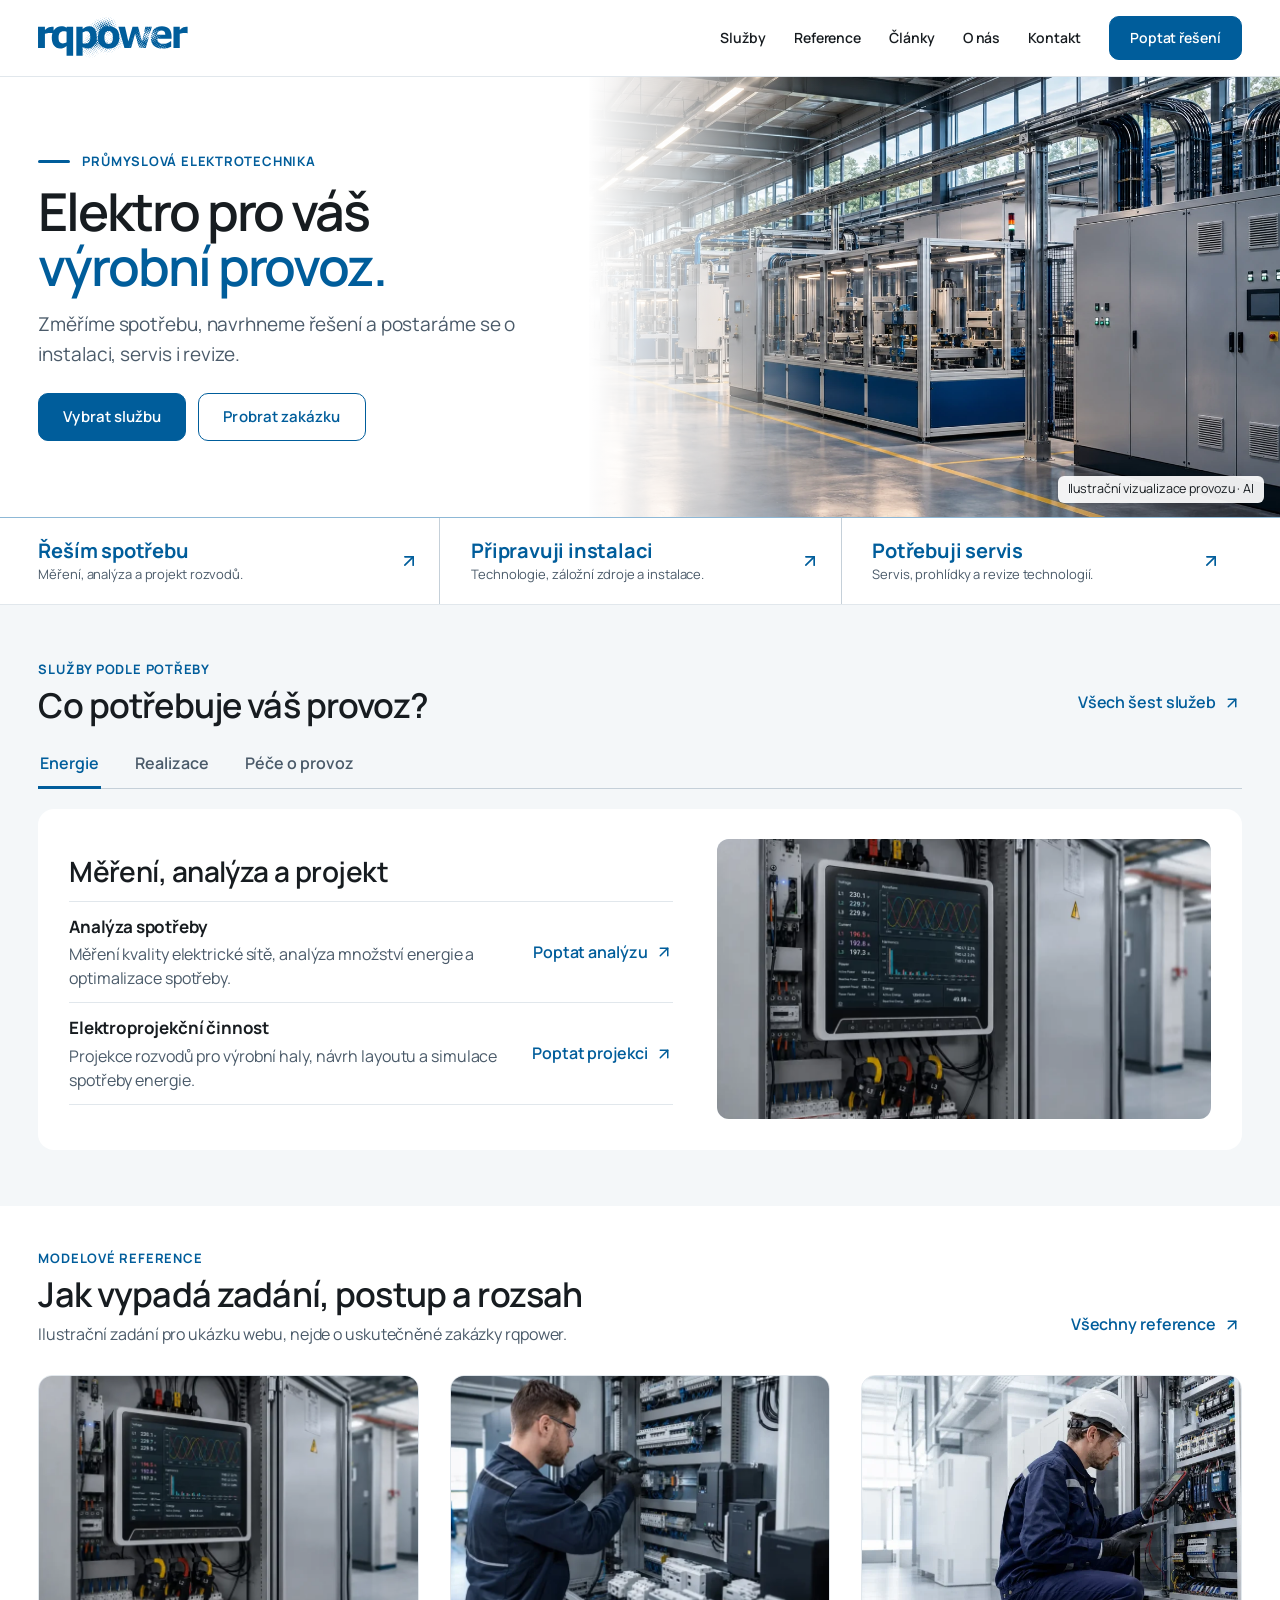
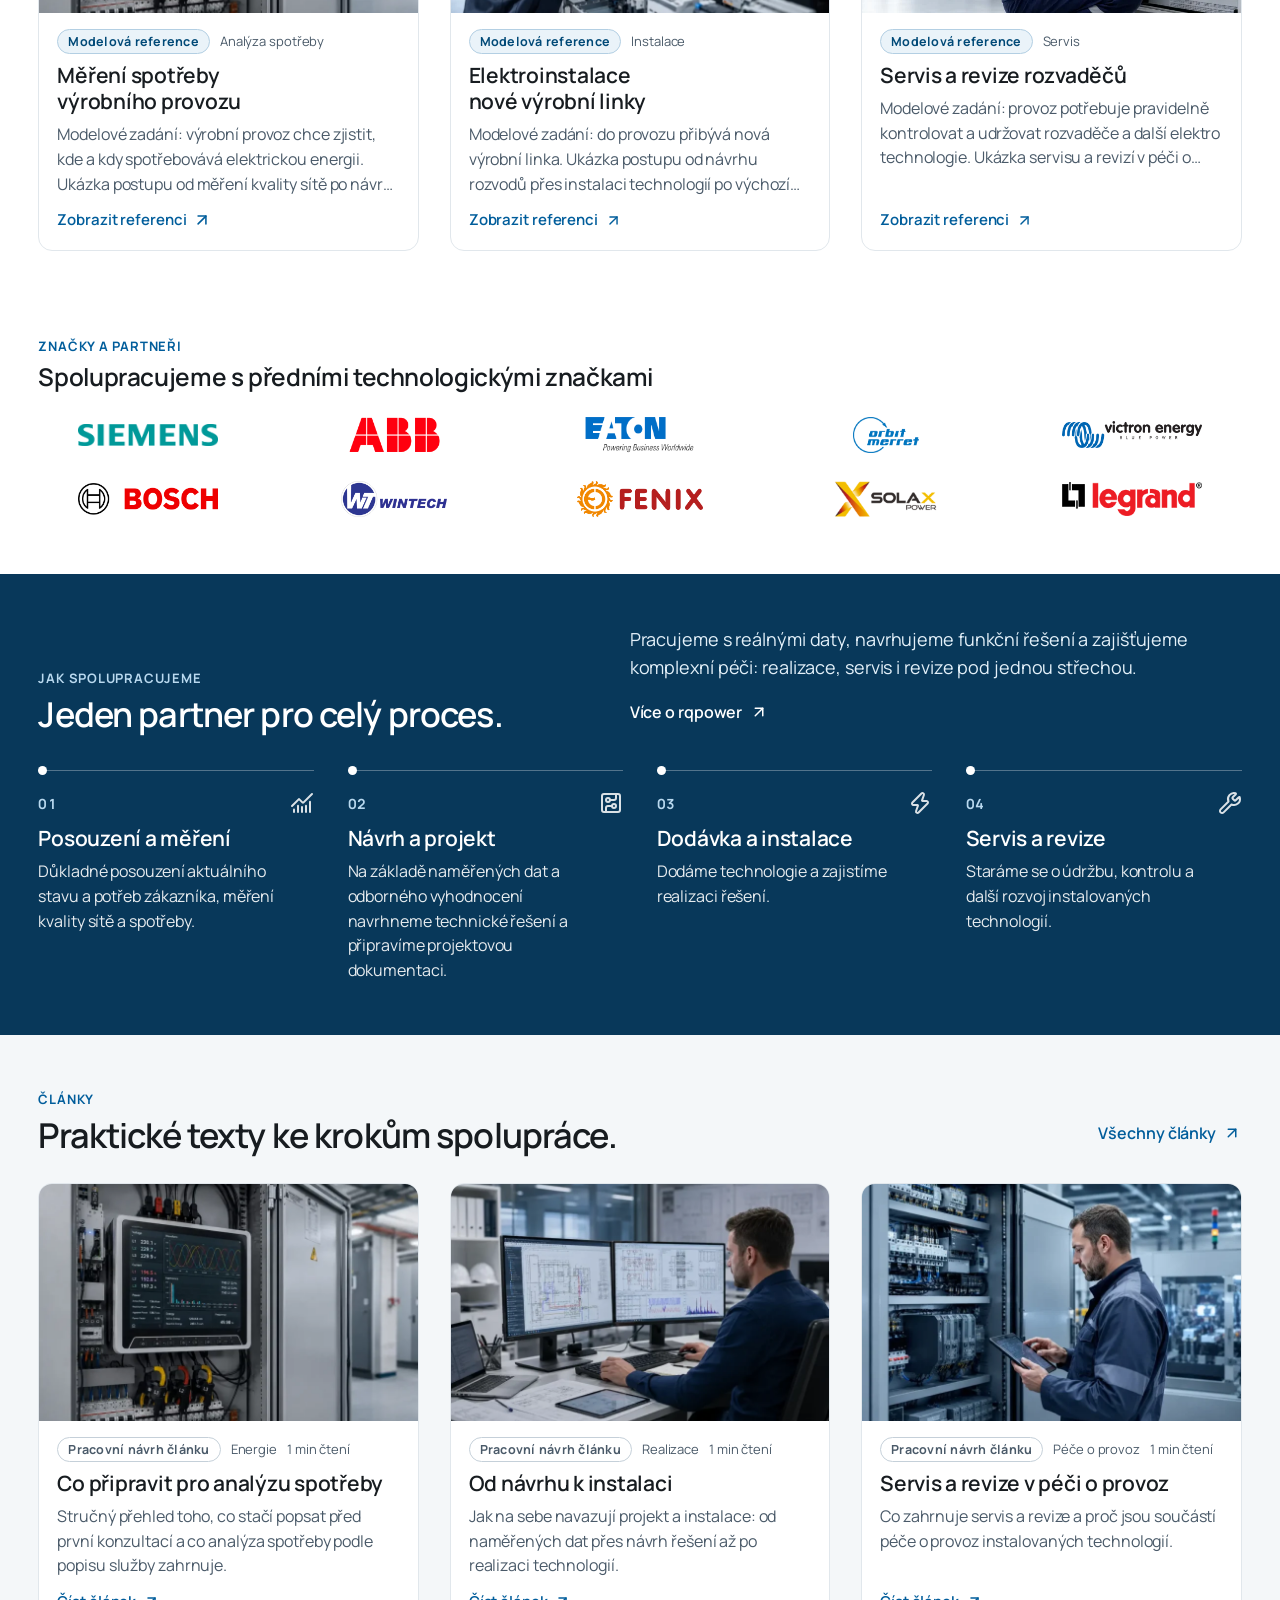
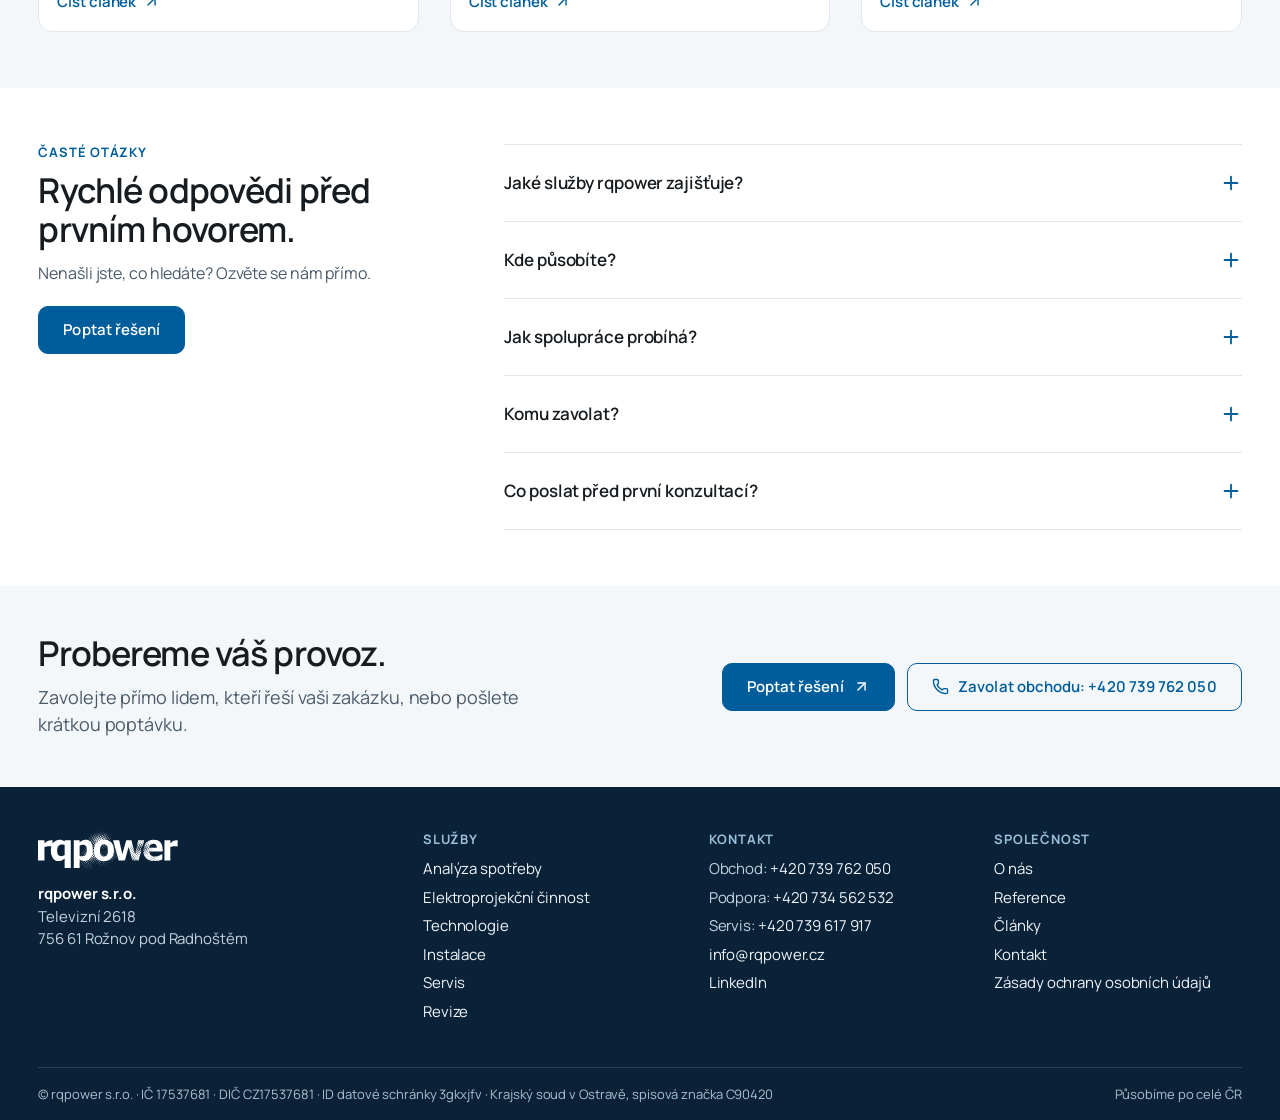
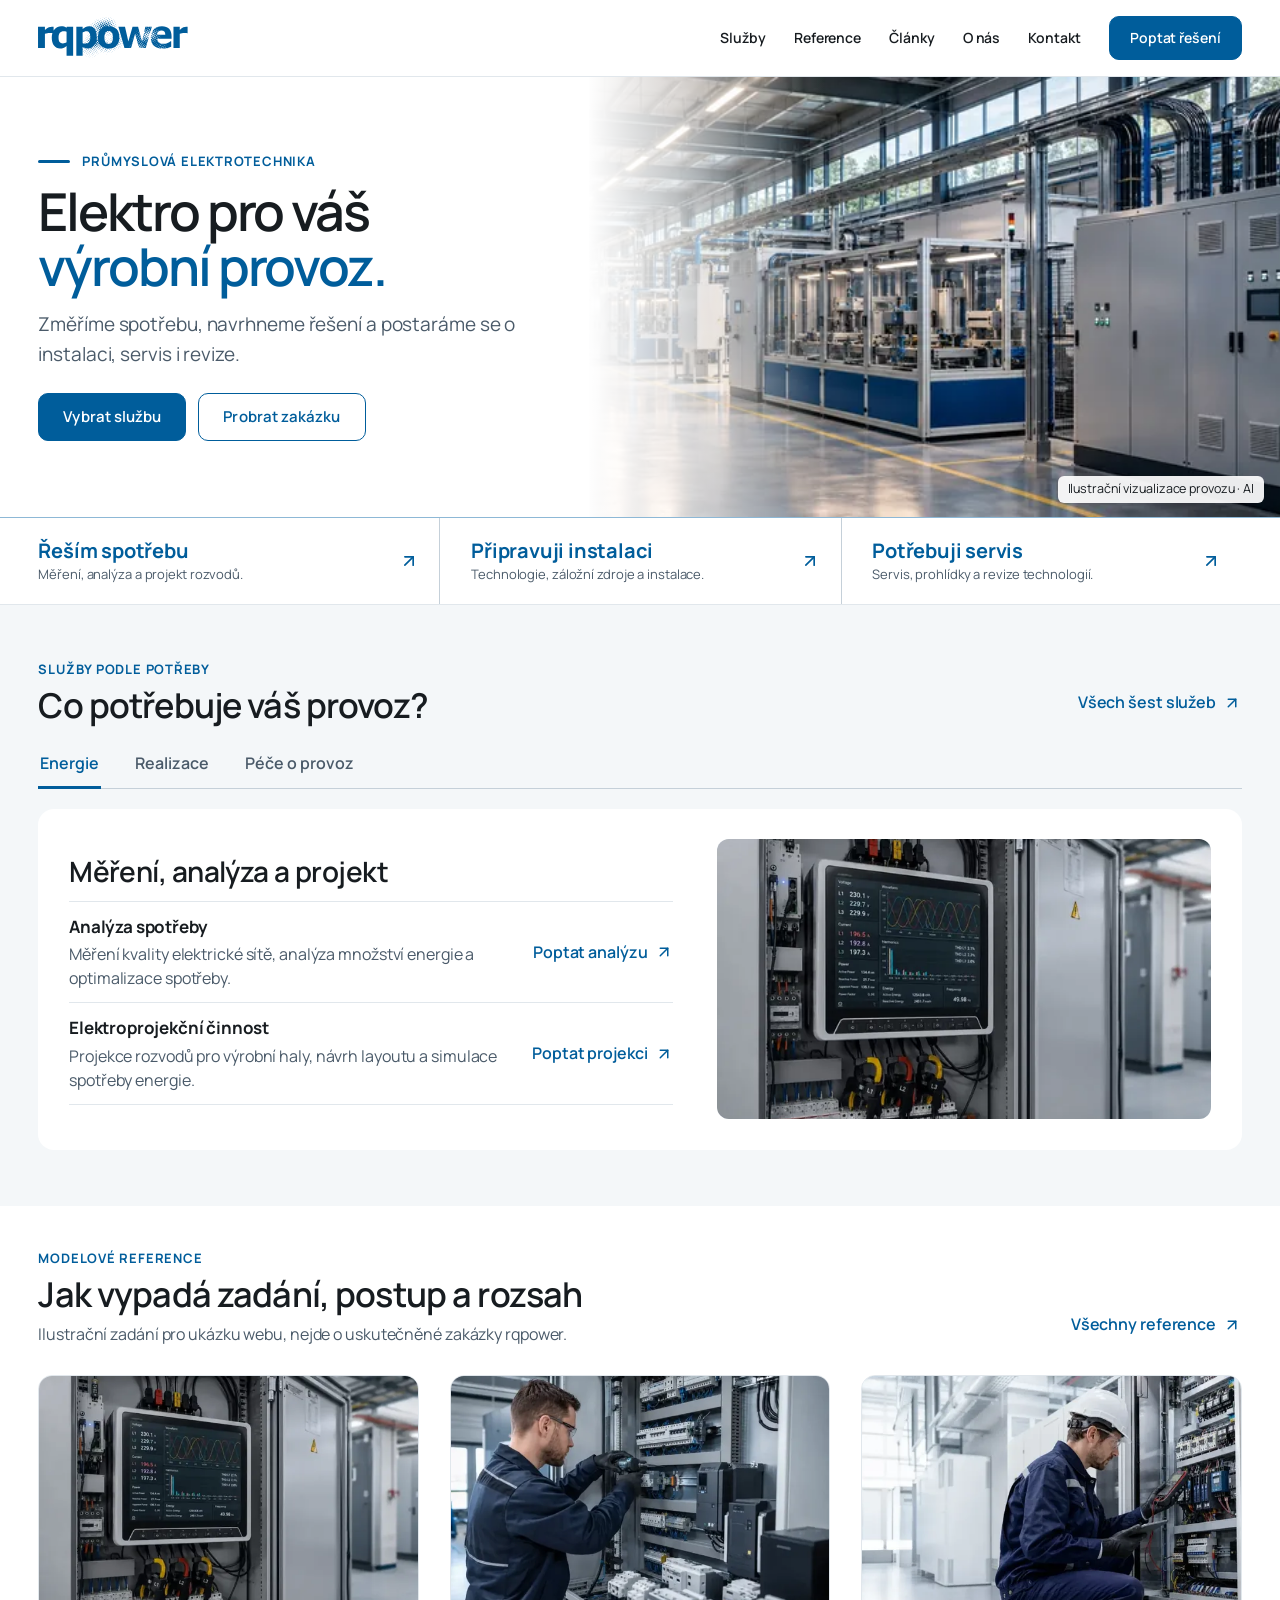
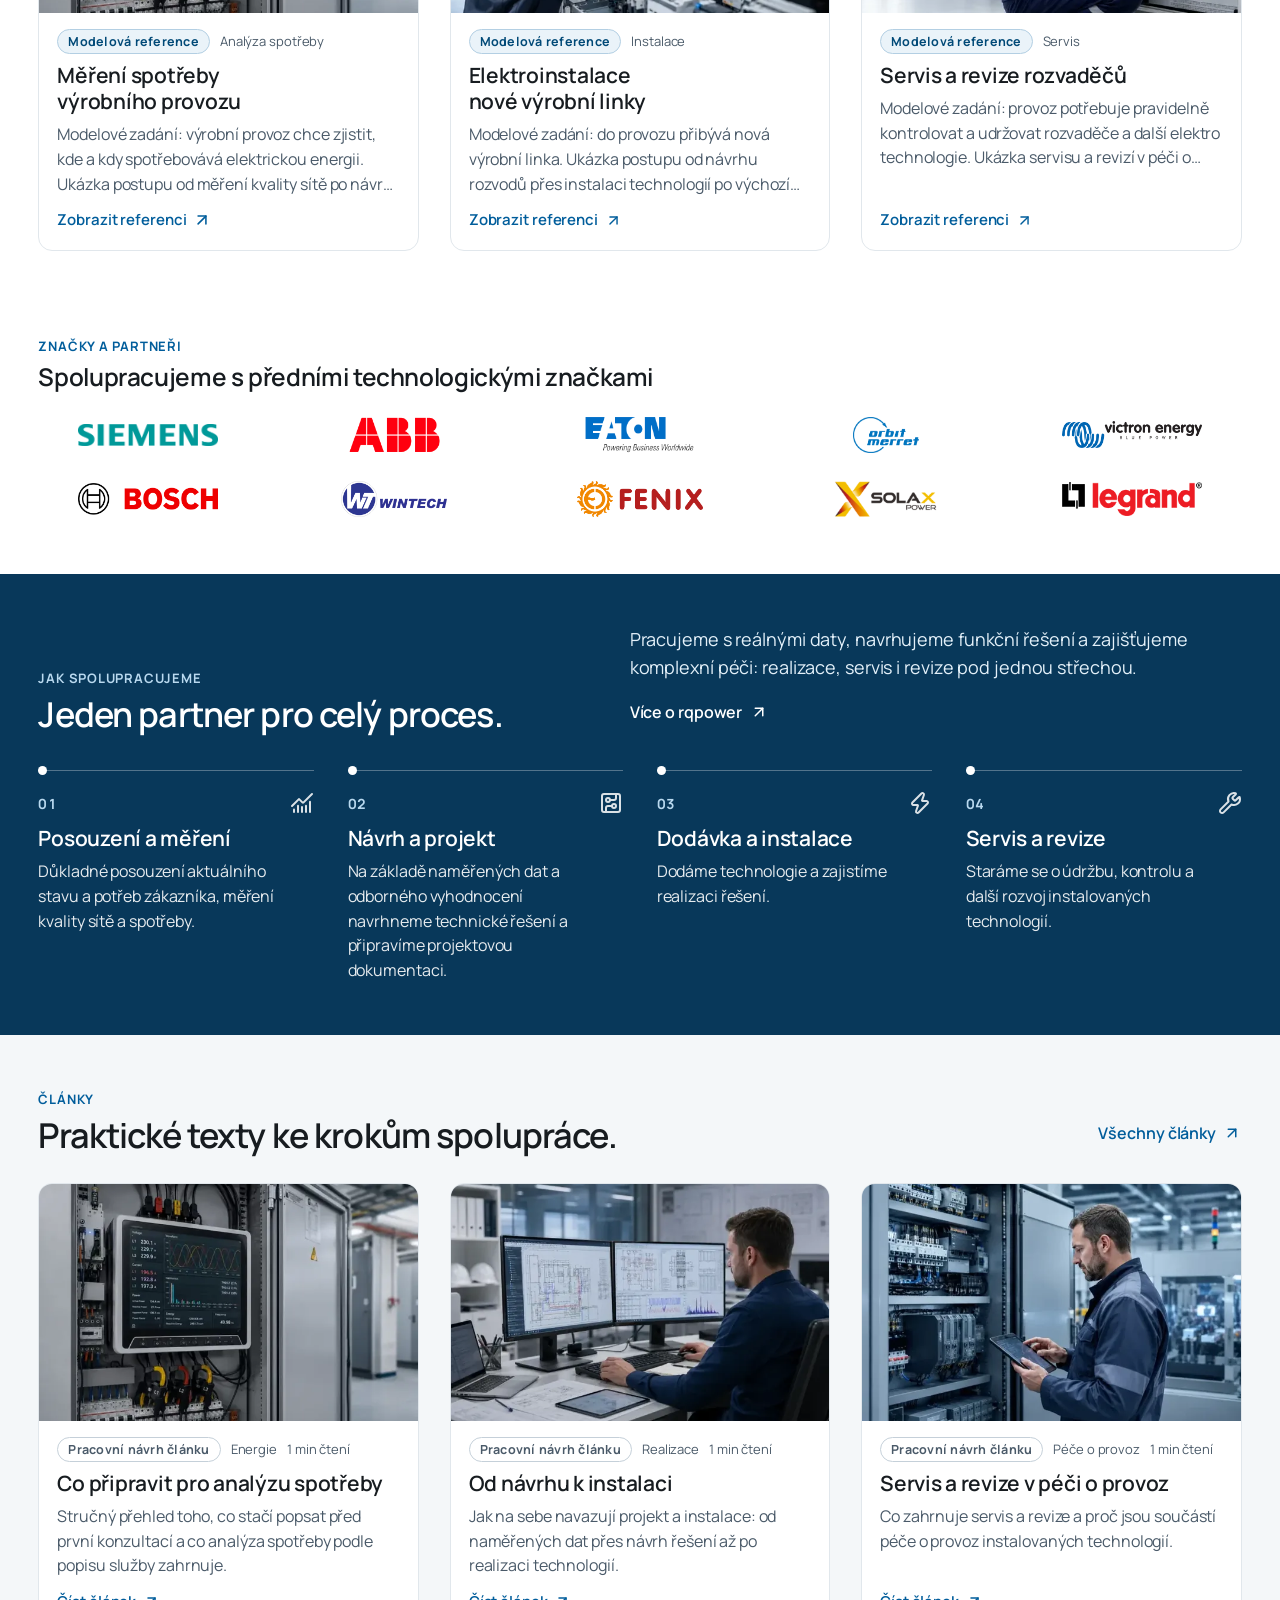
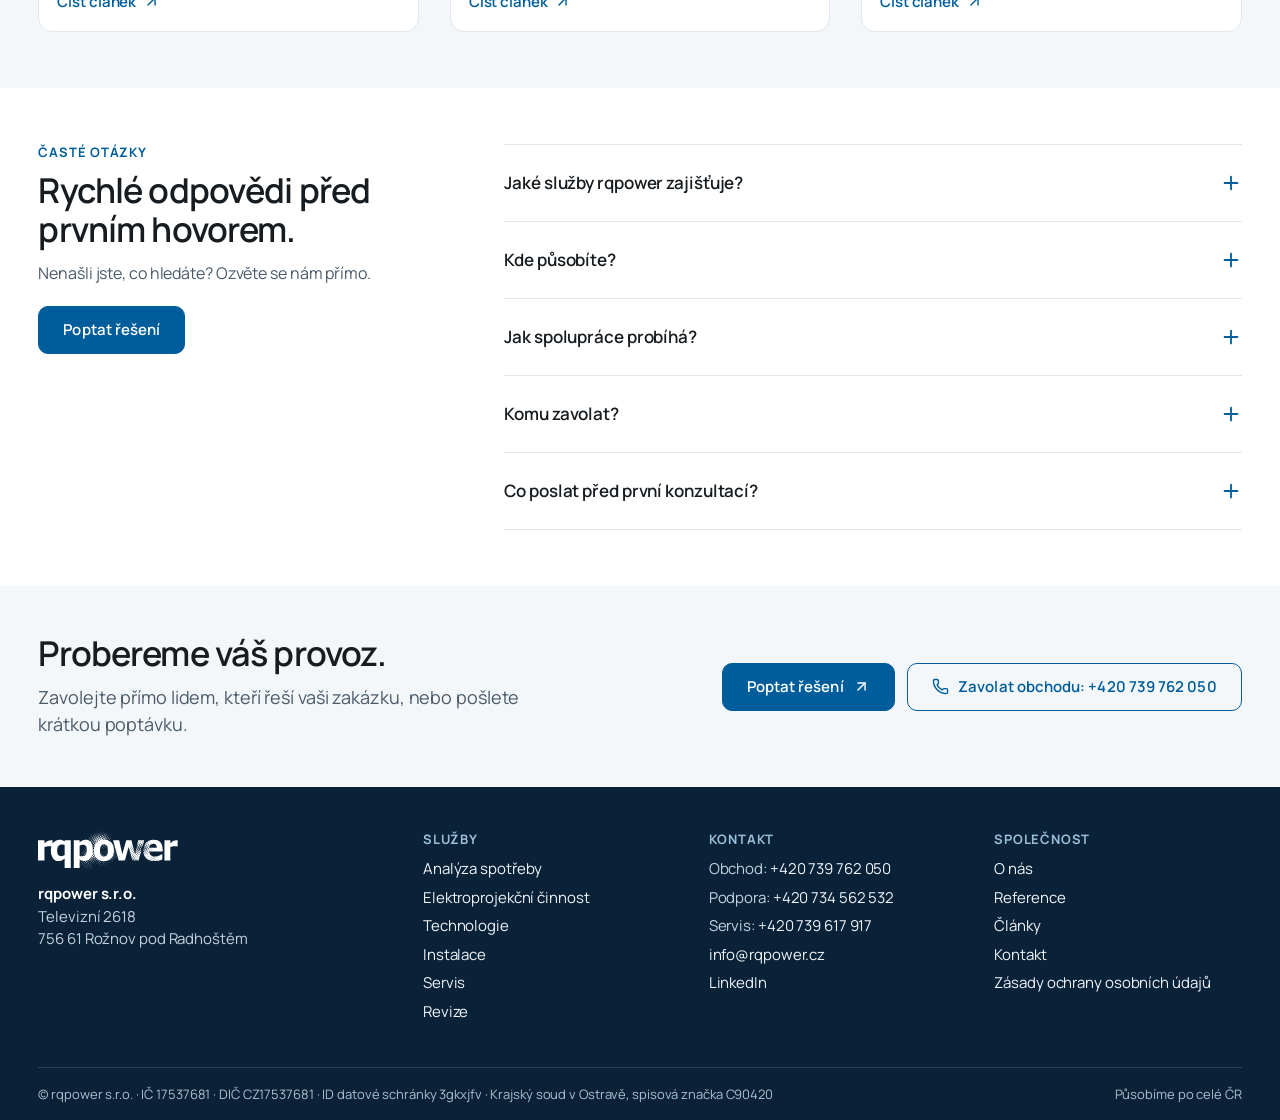
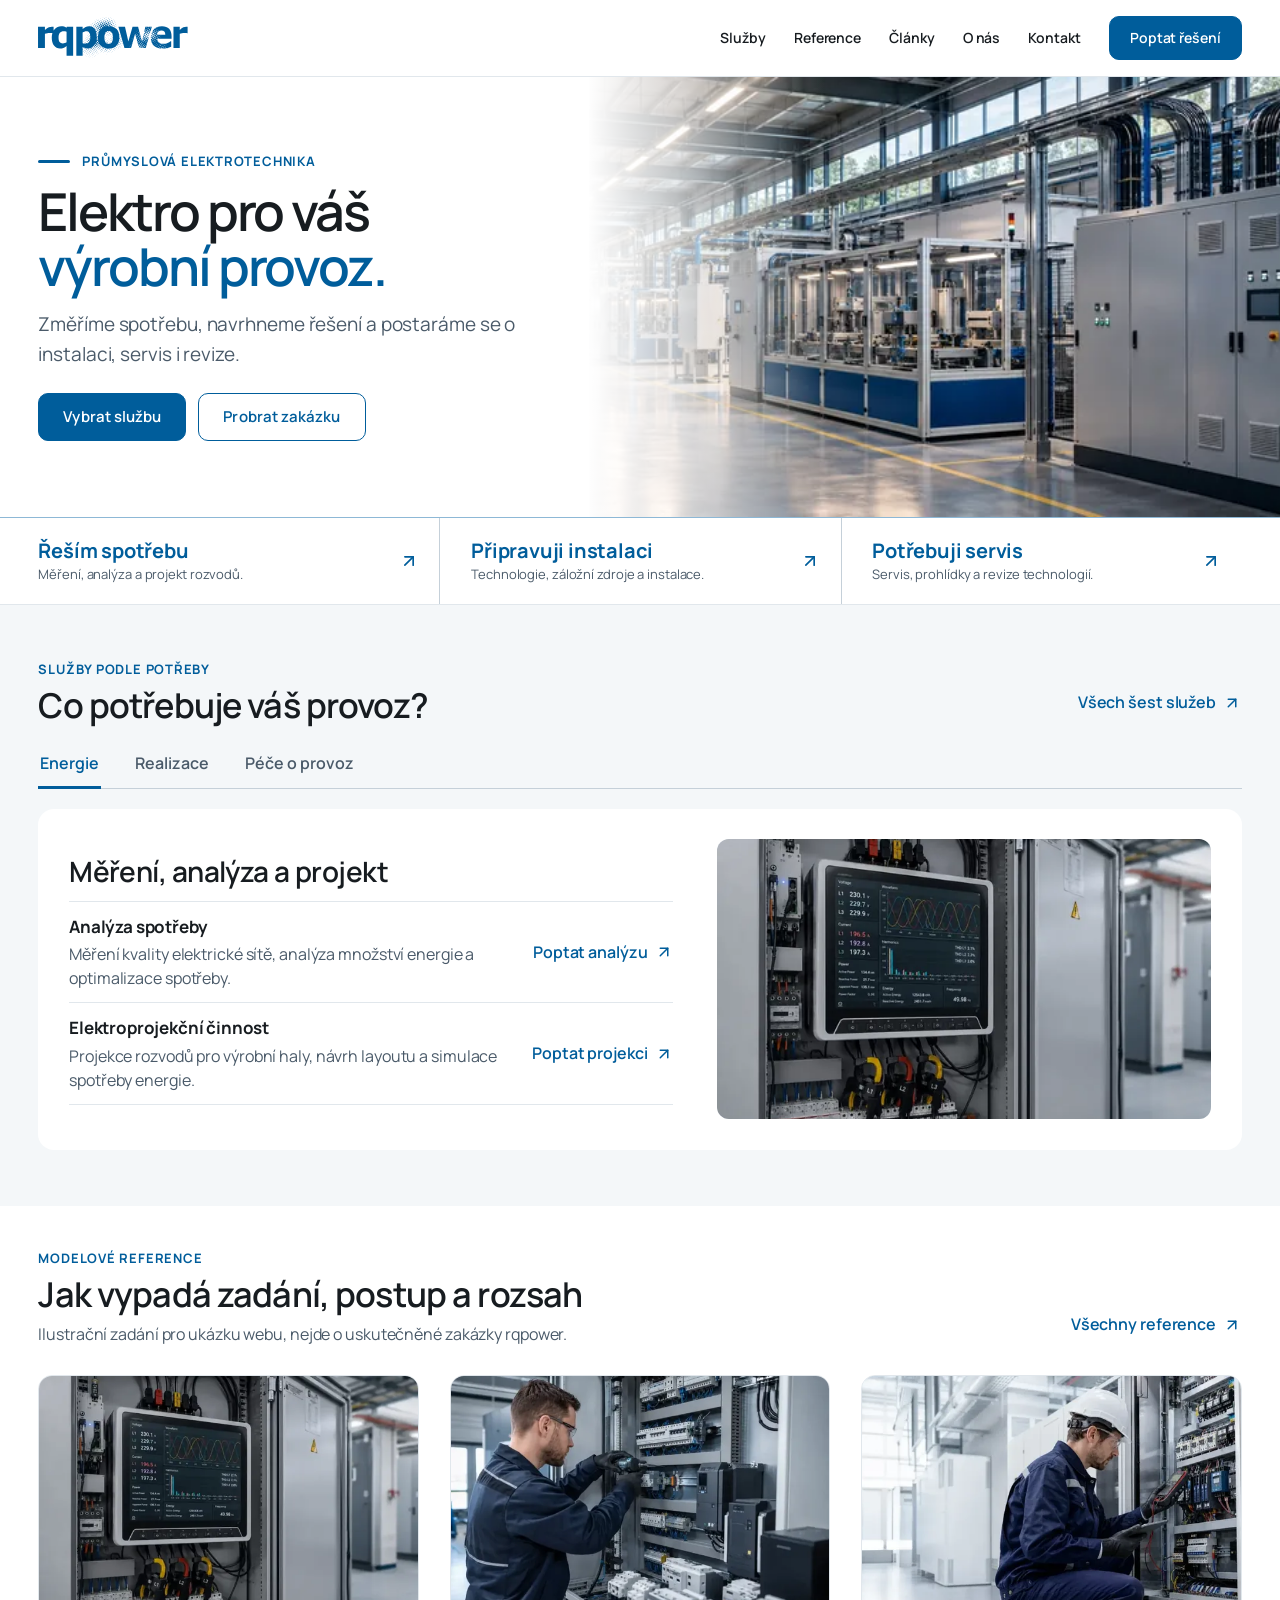
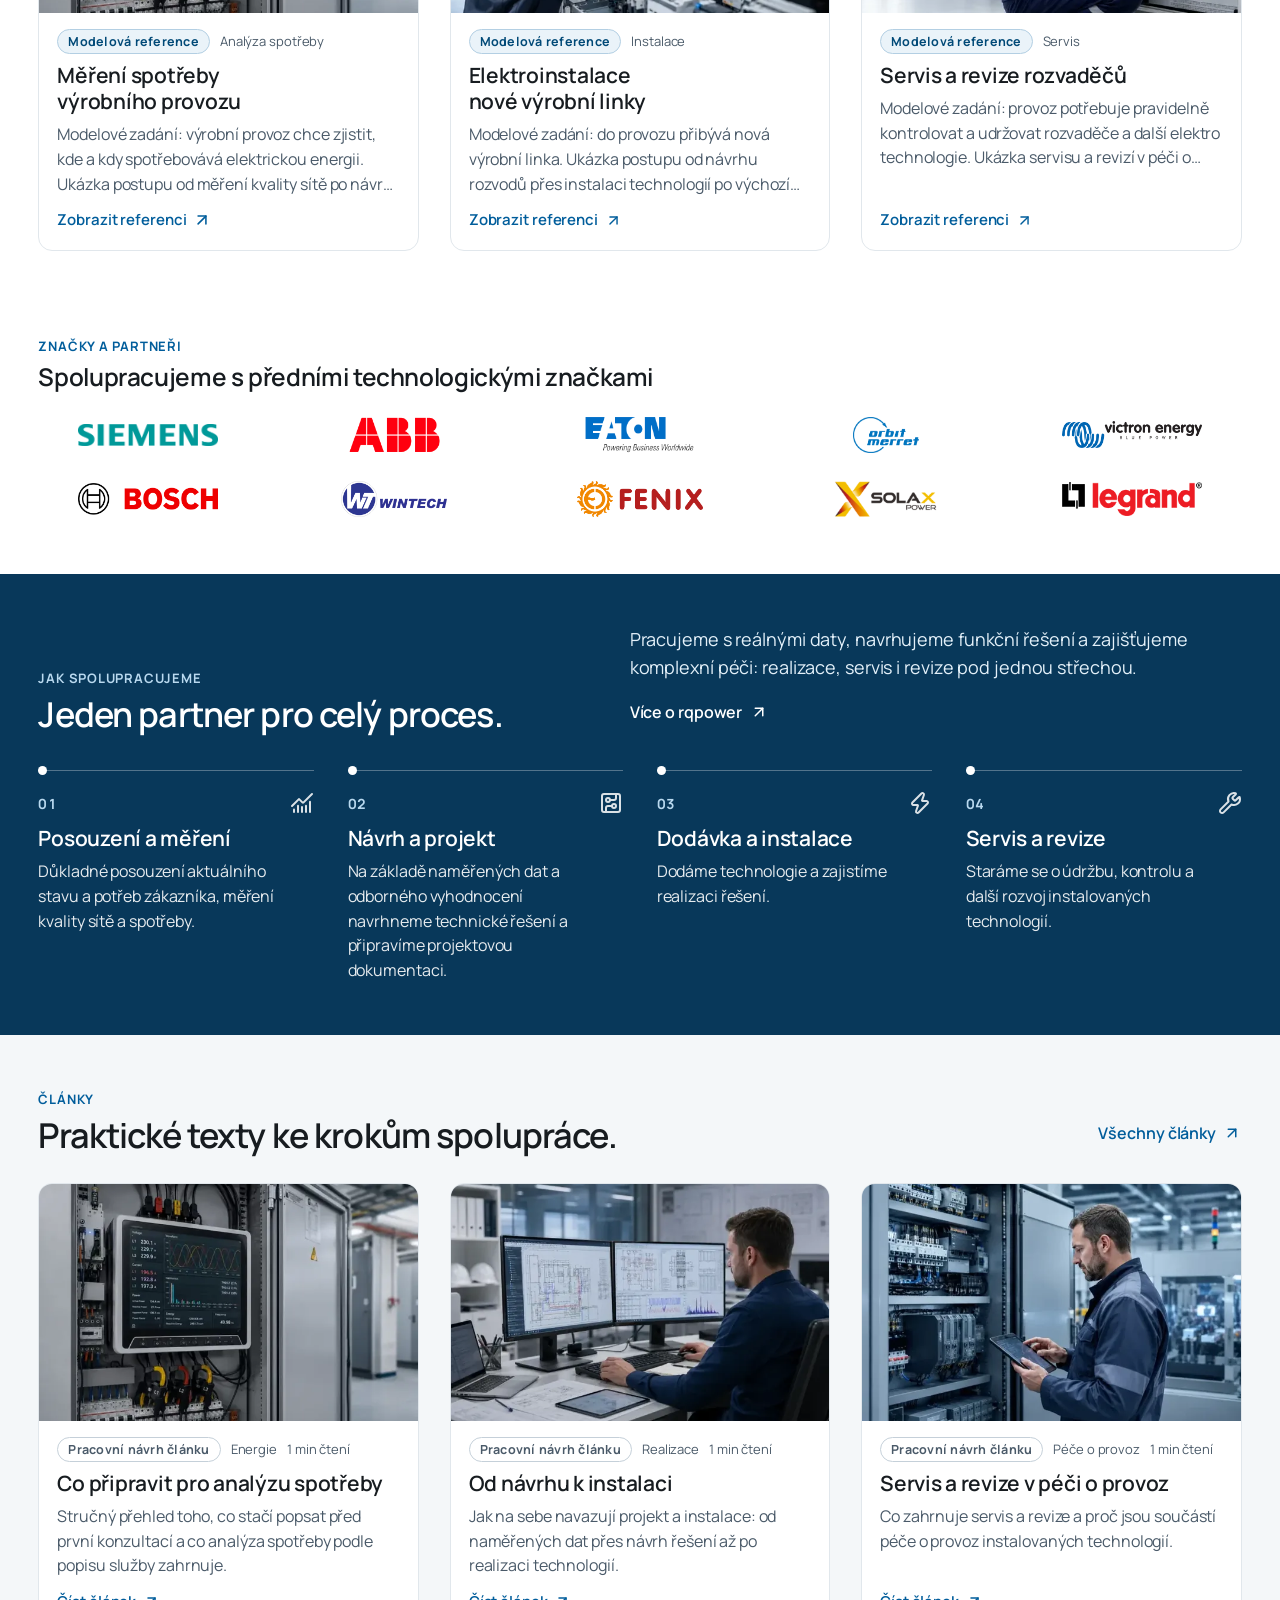
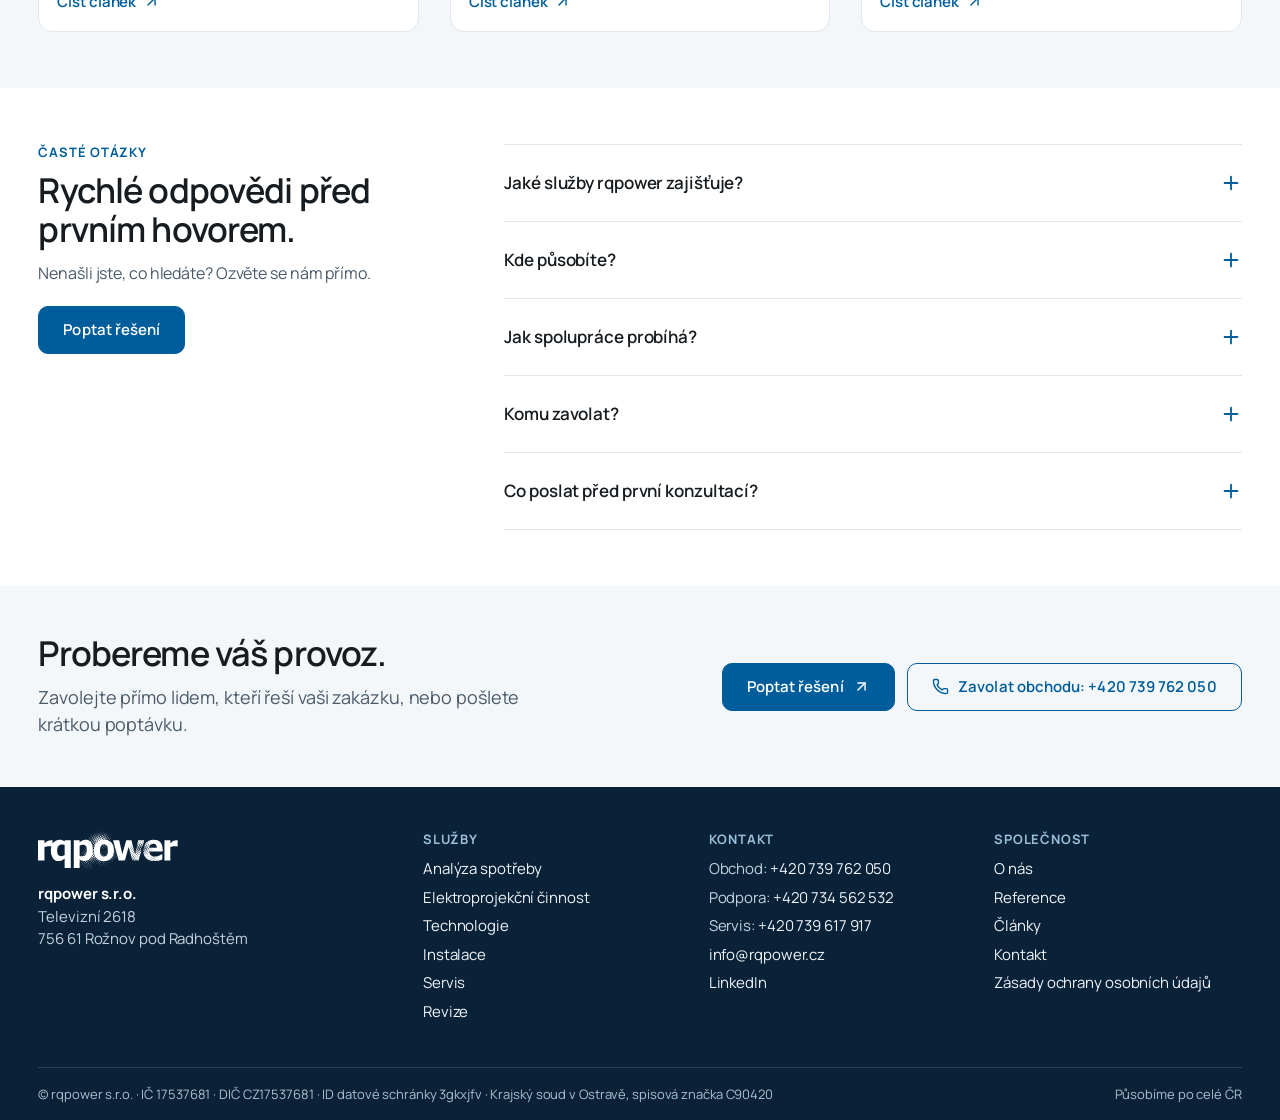
